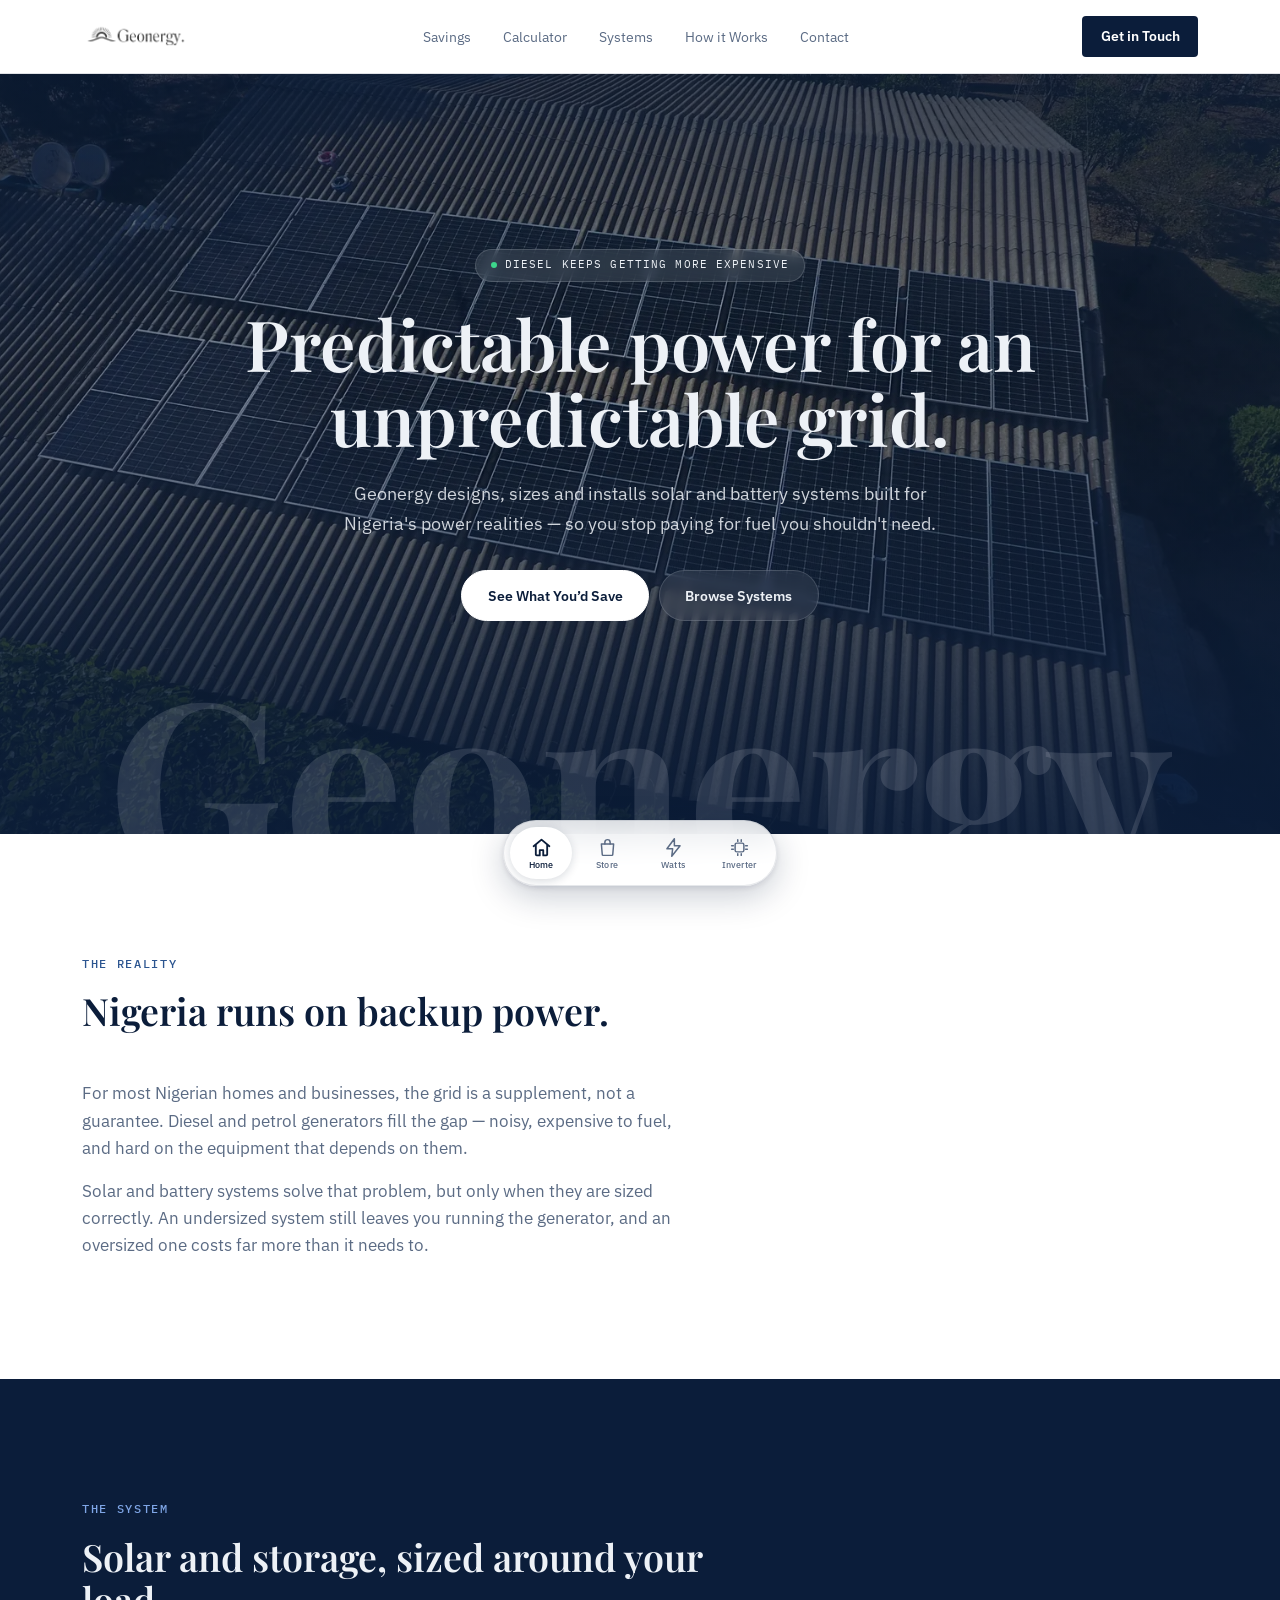
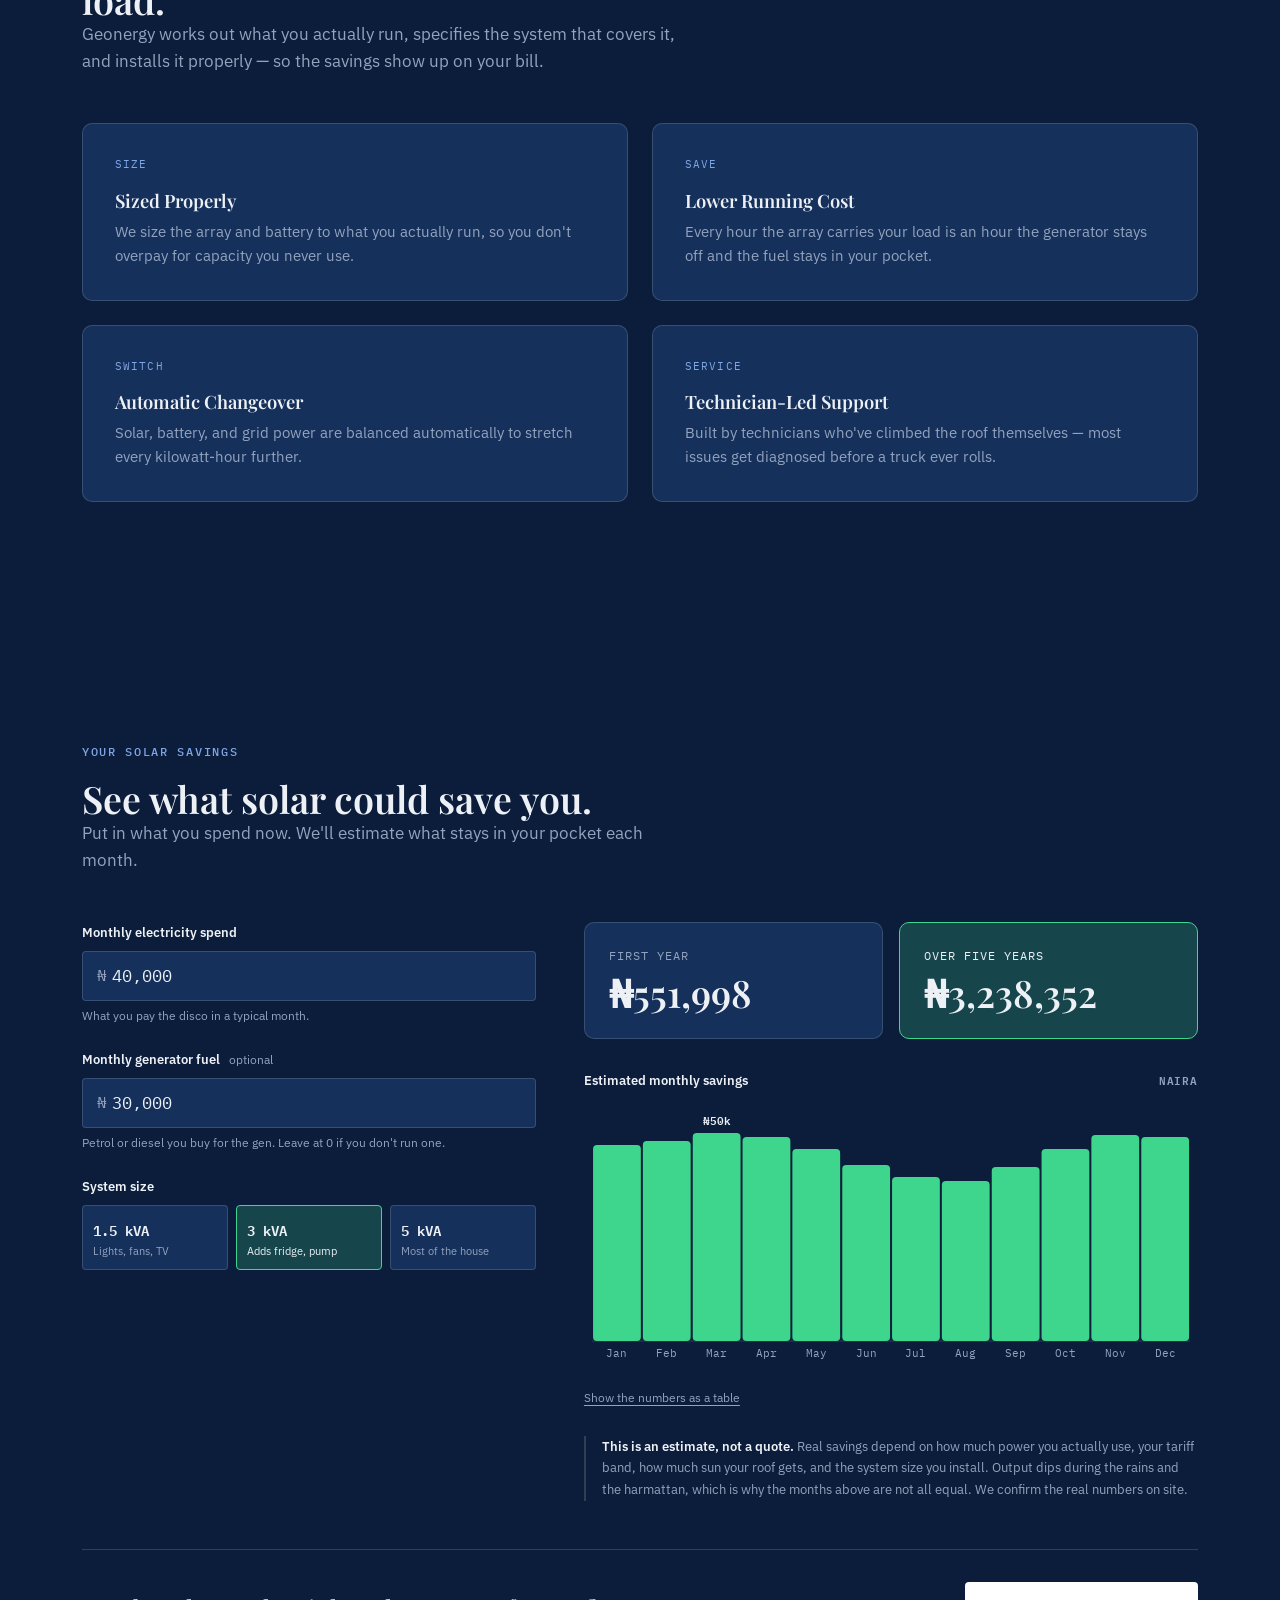
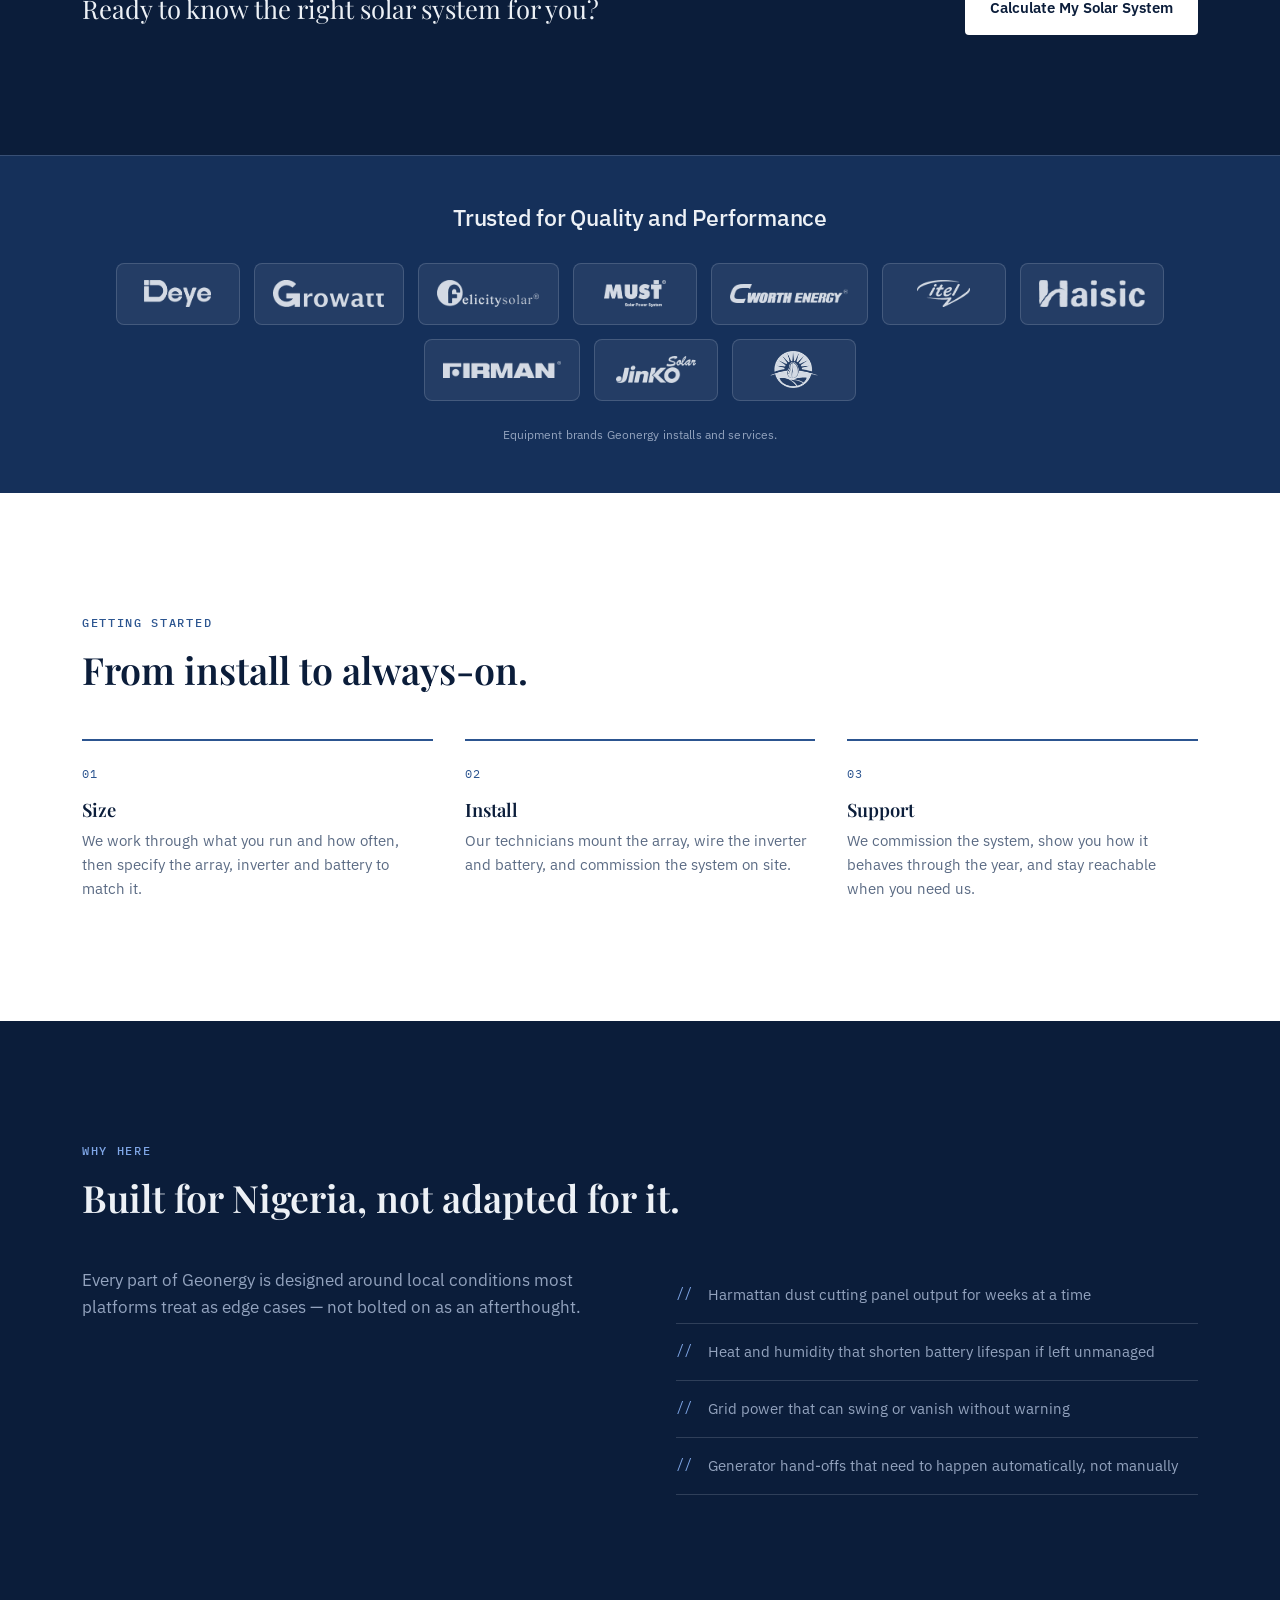
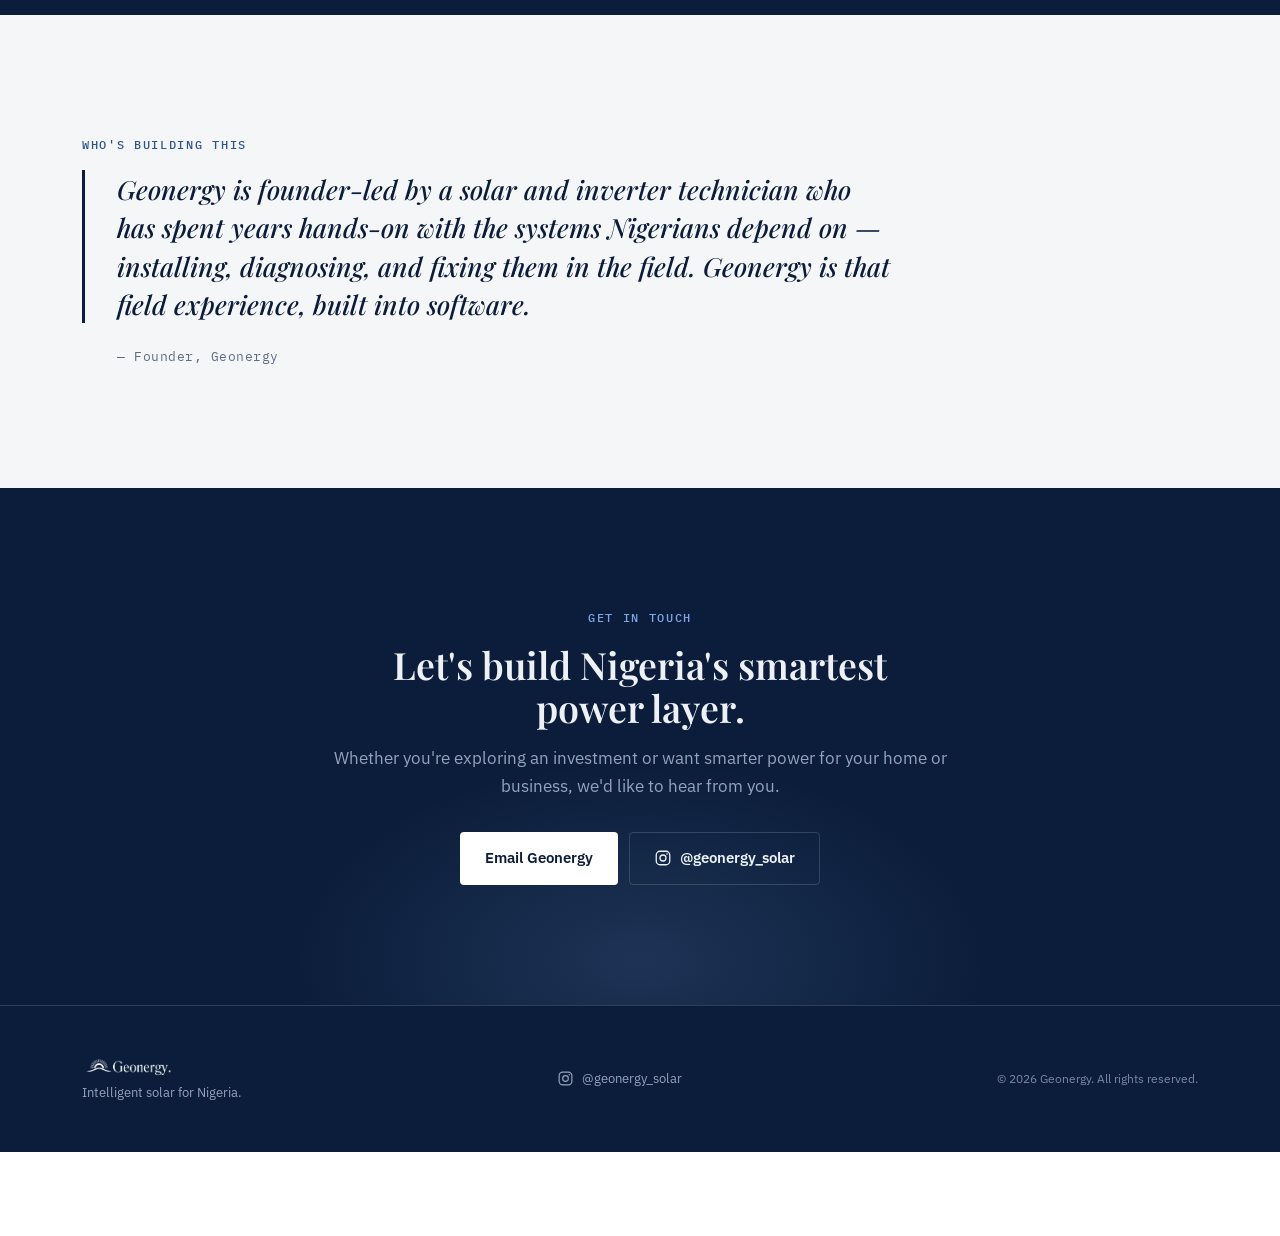
==== index.html @ 3a07098a "Use the real Geonergy email address Replaces the hello@geonergy.ng placeholder that came with the or" ====
<!DOCTYPE html>
<html lang="en">
<head>
<meta charset="UTF-8">
<meta name="viewport" content="width=device-width, initial-scale=1.0">
<title>Geonergy — Intelligent Solar Energy for Nigeria</title>
<meta name="description" content="Geonergy designs, sizes and installs solar and battery systems built for Nigeria's power realities. Estimate your savings and find the right system size.">
<link rel="preconnect" href="https://fonts.googleapis.com">
<link rel="preconnect" href="https://fonts.gstatic.com" crossorigin>
<link href="https://fonts.googleapis.com/css2?family=Playfair+Display:ital,wght@0,500;0,600;0,700;1,500&family=IBM+Plex+Sans:wght@400;500;600&family=IBM+Plex+Mono:wght@400;500;600&display=swap" rel="stylesheet">
<style>
  :root {
    --navy: #0B1D3A;
    --navy-2: #15305A;
    --navy-3: #1E3E6E;
    --white: #FFFFFF;
    --off-white: #F5F6F8;
    --accent-on-navy: #7FA6E6;
    --accent-on-white: #2C5590;
    --text-on-navy: #EDF1F6;
    --muted-on-navy: #93A3BE;
    --text-on-white: #0B1D3A;
    --muted-on-white: #5B6B84;
    --border-on-navy: rgba(237,241,246,0.16);
    --border-on-white: rgba(11,29,58,0.13);

    --font-display: 'Playfair Display', serif;
    --font-body: 'IBM Plex Sans', sans-serif;
    --font-mono: 'IBM Plex Mono', monospace;

    --space-1: 0.5rem;
    --space-2: 1rem;
    --space-3: 1.5rem;
    --space-4: 2rem;
    --space-5: 3rem;
    --space-6: 4.5rem;
    --space-7: 6rem;
    --space-8: 7.5rem;

    --radius-sm: 4px;
    --radius-md: 10px;
    --container-w: 1180px;
  }

  * , *::before, *::after { box-sizing: border-box; margin: 0; padding: 0; }
  html { scroll-behavior: smooth; }
  body {
    font-family: var(--font-body);
    background: var(--white);
    color: var(--text-on-white);
    line-height: 1.6;
    -webkit-font-smoothing: antialiased;
  }
  a { color: inherit; text-decoration: none; }
  button { font: inherit; cursor: pointer; background: none; border: none; }
  ul { list-style: none; }
  section[id] { scroll-margin-top: 84px; }

  a:focus-visible, button:focus-visible { outline: 2px solid var(--accent-on-white); outline-offset: 3px; }

  .container { max-width: var(--container-w); margin: 0 auto; padding: 0 var(--space-4); }
  section { padding: var(--space-8) 0; }
  @media (max-width: 720px) {
    section { padding: var(--space-6) 0; }
    .container { padding: 0 var(--space-3); }
  }

  h1, h2, h3 { font-family: var(--font-display); font-weight: 600; line-height: 1.15; }
  h1 { font-size: clamp(2.15rem, 5vw, 3.75rem); }
  h2 { font-size: clamp(1.65rem, 3.4vw, 2.35rem); }
  h3 { font-size: 1.15rem; }
  p { font-size: 1.0625rem; }

  .eyebrow {
    font-family: var(--font-mono); font-size: 0.75rem; letter-spacing: 0.14em;
    text-transform: uppercase; font-weight: 500; color: var(--accent-on-white);
    display: block; margin-bottom: var(--space-2);
  }
  .section-dark .eyebrow, .hero .eyebrow { color: var(--accent-on-navy); }

  .section-header { max-width: 620px; margin-bottom: var(--space-5); }
  .section-body { color: var(--muted-on-white); font-size: 1.0625rem; max-width: 62ch; }
  .section-body + .section-body { margin-top: var(--space-2); }
  .section-dark .section-body { color: var(--muted-on-navy); }

  .section-light { background: var(--white); color: var(--text-on-white); }
  .section-dark { background: var(--navy); color: var(--text-on-navy); }

  /* Buttons — invert per background */
  .btn {
    display: inline-flex; align-items: center; justify-content: center;
    padding: 0.85rem 1.5rem; border-radius: var(--radius-sm);
    font-weight: 600; font-size: 0.9375rem; border: 1px solid transparent;
    transition: all 0.2s ease;
  }
  .btn-primary { background: var(--navy); color: var(--white); }
  .btn-primary:hover { background: var(--navy-3); }
  .section-dark .btn-primary, .hero .btn-primary { background: var(--white); color: var(--navy); }
  .section-dark .btn-primary:hover, .hero .btn-primary:hover { background: var(--off-white); }

  .btn-secondary { border-color: var(--border-on-white); color: var(--text-on-white); }
  .btn-secondary:hover { border-color: var(--muted-on-white); }
  .section-dark .btn-secondary, .hero .btn-secondary { border-color: var(--border-on-navy); color: var(--text-on-navy); }
  .section-dark .btn-secondary:hover, .hero .btn-secondary:hover { border-color: var(--muted-on-navy); }

  /* Nav */
  .nav {
    position: sticky; top: 0; z-index: 50;
    background: rgba(255,255,255,0.92); backdrop-filter: blur(10px);
    border-bottom: 1px solid var(--border-on-white);
  }
  .nav .container { display: flex; align-items: center; justify-content: space-between; padding: var(--space-2) var(--space-4); position: relative; }
  .nav-logo-img { height: 30px; width: auto; display: block; }
  .nav-links { display: flex; gap: var(--space-4); align-items: center; }
  .nav-links a { font-size: 0.9rem; color: var(--muted-on-white); transition: color 0.2s; }
  .nav-links a:hover { color: var(--text-on-white); }
  .nav-right { display: flex; align-items: center; gap: var(--space-3); }
  .nav-cta { background: var(--navy); color: var(--white); font-weight: 600; font-size: 0.85rem; padding: 0.6rem 1.15rem; border-radius: var(--radius-sm); }
  .nav-cta:hover { background: var(--navy-3); }
  .nav-toggle { display: none; color: var(--text-on-white); font-size: 1.4rem; padding: 0.2rem; }

  @media (max-width: 780px) {
    .nav-links {
      position: absolute; top: 100%; left: 0; right: 0;
      background: var(--white); flex-direction: column; align-items: flex-start;
      padding: var(--space-3) var(--space-4); gap: var(--space-3);
      border-bottom: 1px solid var(--border-on-white);
      display: none;
    }
    .nav-links.open { display: flex; }
    .nav-toggle { display: block; }
  }

  /* ---------------------------------------------------------------
     Hero — full-bleed photograph, centred copy, oversized wordmark
     --------------------------------------------------------------- */
  .hero {
    position: relative; overflow: hidden; isolation: isolate;
    background: var(--navy); color: var(--text-on-navy);
    min-height: min(88vh, 760px);
    display: flex; flex-direction: column; justify-content: center;
    padding: var(--space-8) 0 calc(var(--space-8) + 3vw);
    text-align: center;
  }
  .hero-bg { position: absolute; inset: 0; z-index: -2; }
  .hero-bg img { width: 100%; height: 100%; object-fit: cover; display: block; }
  .hero-bg::after {
    content: ''; position: absolute; inset: 0;
    background:
      linear-gradient(to bottom, rgba(11,29,58,0.58) 0%, rgba(11,29,58,0.34) 40%, rgba(11,29,58,0.88) 100%),
      radial-gradient(ellipse at 50% 44%, rgba(11,29,58,0) 0%, rgba(11,29,58,0.46) 82%);
  }

  .hero-inner { position: relative; z-index: 2; max-width: 860px; }
  .hero-badge {
    display: inline-flex; align-items: center; gap: 0.5rem;
    font-family: var(--font-mono); font-size: 0.7rem; letter-spacing: 0.1em;
    text-transform: uppercase; color: var(--text-on-navy);
    background: rgba(237,241,246,0.10); border: 1px solid var(--border-on-navy);
    padding: 0.42rem 0.95rem; border-radius: 999px; margin-bottom: var(--space-3);
    backdrop-filter: blur(6px);
  }
  .hero-badge::before { content: ''; width: 6px; height: 6px; border-radius: 50%; background: #3DD68C; }
  .hero h1 {
    font-size: clamp(2.3rem, 6.4vw, 4.4rem); line-height: 1.06;
    margin-bottom: var(--space-3); text-wrap: balance;
    text-shadow: 0 2px 30px rgba(11,29,58,0.45);
  }
  .hero-sub {
    color: var(--text-on-navy); opacity: 0.86; font-size: clamp(1rem, 1.6vw, 1.15rem);
    max-width: 54ch; margin: 0 auto var(--space-4);
  }
  .hero-ctas { display: flex; gap: 0.6rem; flex-wrap: wrap; justify-content: center; }

  .btn-pill {
    display: inline-flex; align-items: center; justify-content: center;
    padding: 0.8rem 1.6rem; border-radius: 999px; font-weight: 600; font-size: 0.9rem;
    border: 1px solid var(--border-on-navy); color: var(--text-on-navy);
    background: rgba(237,241,246,0.08); backdrop-filter: blur(6px);
    transition: all 0.2s ease;
  }
  .btn-pill:hover { background: rgba(237,241,246,0.16); border-color: var(--muted-on-navy); }
  .btn-pill-solid { background: var(--white); color: var(--navy); border-color: var(--white); }
  .btn-pill-solid:hover { background: var(--off-white); border-color: var(--off-white); }

  /* Oversized brand wordmark, clipped by the section's bottom edge */
  .hero-wordmark {
    position: absolute; left: 50%; bottom: -0.16em; transform: translateX(-50%);
    z-index: 1; pointer-events: none; user-select: none; white-space: nowrap;
    font-family: var(--font-display); font-weight: 700;
    font-size: clamp(4rem, 20vw, 15rem); line-height: 0.8;
    color: rgba(237,241,246,0.13);
  }
  @media (max-width: 720px) {
    .hero { min-height: 78vh; padding-bottom: calc(var(--space-7) + 8vw); }
    .hero h1 { text-wrap: pretty; }
    .hero h1 br { display: none; }
  }

  /* ---------------------------------------------------------------
     Your Solar Savings
     Single-series chart: green #3DD68C on navy = 8.95:1 contrast.
     --------------------------------------------------------------- */
  .savings-section { --green: #3DD68C; --green-dim: rgba(61,214,140,0.22); }
  .sv-layout { display: grid; grid-template-columns: 0.85fr 1.15fr; gap: var(--space-5); align-items: start; }
  @media (max-width: 900px) { .sv-layout { grid-template-columns: 1fr; gap: var(--space-4); } }

  .sv-field { margin-bottom: var(--space-3); }
  .sv-label { display: block; font-size: 0.82rem; font-weight: 600; color: var(--text-on-navy); margin-bottom: 0.5rem; }
  .sv-optional { font-weight: 400; color: var(--muted-on-navy); font-size: 0.75rem; margin-left: 0.35rem; }
  .sv-input-wrap { display: flex; align-items: center; background: var(--navy-2); border: 1px solid var(--border-on-navy); border-radius: var(--radius-sm); transition: border-color 0.15s ease; }
  .sv-input-wrap:focus-within { border-color: var(--green); }
  .sv-prefix { padding: 0 0.35rem 0 0.85rem; color: var(--muted-on-navy); font-family: var(--font-mono); font-size: 1rem; }
  .sv-input {
    flex: 1; min-width: 0; background: transparent; border: none; outline: none;
    color: var(--text-on-navy); font-family: var(--font-mono); font-size: 1.05rem;
    padding: 0.8rem 0.85rem 0.8rem 0; width: 100%;
  }
  .sv-help { font-size: 0.75rem; color: var(--muted-on-navy); margin-top: 0.4rem; line-height: 1.5; }

  .sv-sizes { display: grid; grid-template-columns: repeat(3, 1fr); gap: 0.5rem; }
  .sv-size {
    display: flex; flex-direction: column; gap: 0.2rem; text-align: left;
    padding: 0.7rem 0.6rem; border-radius: var(--radius-sm); cursor: pointer;
    border: 1px solid var(--border-on-navy); background: var(--navy-2);
    color: var(--muted-on-navy); transition: all 0.15s ease; min-height: 58px;
  }
  .sv-size:hover { border-color: var(--muted-on-navy); }
  .sv-size:focus-visible { outline: 2px solid var(--green); outline-offset: 2px; }
  .sv-size.active { border-color: var(--green); background: var(--green-dim); color: var(--text-on-navy); }
  .sv-size-kva { font-family: var(--font-mono); font-size: 0.9rem; font-weight: 600; color: var(--text-on-navy); }
  .sv-size-note { font-size: 0.68rem; line-height: 1.3; }

  .sv-totals { display: grid; grid-template-columns: 1fr 1fr; gap: var(--space-2); margin-bottom: var(--space-4); }
  @media (max-width: 480px) { .sv-totals { grid-template-columns: 1fr; } }
  .sv-total { padding: var(--space-3); border: 1px solid var(--border-on-navy); border-radius: var(--radius-md); background: var(--navy-2); }
  .sv-total-hero { border-color: var(--green); background: var(--green-dim); }
  .sv-total-label { display: block; font-size: 0.72rem; letter-spacing: 0.09em; text-transform: uppercase; color: var(--muted-on-navy); margin-bottom: 0.4rem; font-family: var(--font-mono); }
  .sv-total-hero .sv-total-label { color: var(--text-on-navy); }
  .sv-total-value { display: block; font-family: var(--font-display); font-size: clamp(1.6rem, 4.5vw, 2.35rem); font-weight: 600; color: var(--text-on-navy); line-height: 1.1; font-variant-numeric: tabular-nums; }

  .sv-chart-figure { margin: 0; }
  .sv-chart-title { display: flex; align-items: baseline; justify-content: space-between; gap: 1rem; font-size: 0.8rem; font-weight: 600; color: var(--text-on-navy); margin-bottom: var(--space-2); }
  .sv-chart-unit { font-family: var(--font-mono); font-size: 0.68rem; letter-spacing: 0.08em; color: var(--muted-on-navy); text-transform: uppercase; }
  .sv-chart-wrap { position: relative; }
  .sv-chart { display: block; width: 100%; height: 260px; overflow: visible; }
  @media (max-width: 600px) { .sv-chart { height: 210px; } }
  .sv-grid-line { stroke: var(--border-on-navy); stroke-width: 1; }
  .sv-axis-label { fill: var(--muted-on-navy); font-family: var(--font-mono); font-size: 11px; }
  .sv-bar { fill: var(--green); transition: opacity 0.15s ease; }
  .sv-bar-hit { fill: transparent; cursor: pointer; }
  .sv-chart.has-hover .sv-bar { opacity: 0.42; }
  .sv-chart.has-hover .sv-bar.is-active { opacity: 1; }
  .sv-bar-label { fill: var(--text-on-navy); font-family: var(--font-mono); font-size: 11px; text-anchor: middle; font-weight: 600; }
  .sv-tip {
    position: absolute; z-index: 3; pointer-events: none; transform: translate(-50%, -100%);
    background: var(--white); color: var(--navy); padding: 0.45rem 0.65rem; border-radius: var(--radius-sm);
    font-family: var(--font-mono); font-size: 0.75rem; white-space: nowrap;
    box-shadow: 0 6px 18px rgba(0,0,0,0.28);
  }
  .sv-tip strong { display: block; font-size: 0.68rem; font-weight: 500; opacity: 0.65; }

  .sv-table { width: 100%; border-collapse: collapse; margin-top: var(--space-3); font-size: 0.85rem; display: none; }
  .sv-table.open { display: table; }
  .sv-table caption { text-align: left; font-size: 0.72rem; color: var(--muted-on-navy); padding-bottom: 0.5rem; letter-spacing: 0.06em; text-transform: uppercase; font-family: var(--font-mono); }
  .sv-table th, .sv-table td { text-align: left; padding: 0.45rem 0.5rem; border-bottom: 1px solid var(--border-on-navy); color: var(--text-on-navy); }
  .sv-table th { color: var(--muted-on-navy); font-weight: 500; font-size: 0.72rem; letter-spacing: 0.06em; text-transform: uppercase; }
  .sv-table td:last-child { text-align: right; font-family: var(--font-mono); font-variant-numeric: tabular-nums; }
  .sv-table-toggle { margin-top: var(--space-2); font-size: 0.75rem; color: var(--muted-on-navy); text-decoration: underline; text-underline-offset: 3px; padding: 0.3rem 0; }
  .sv-table-toggle:hover { color: var(--text-on-navy); }

  .sv-note { margin-top: var(--space-3); font-size: 0.82rem; line-height: 1.65; color: var(--muted-on-navy); border-left: 2px solid var(--border-on-navy); padding-left: var(--space-2); }
  .sv-note strong { color: var(--text-on-navy); font-weight: 600; }

  .sv-cta { margin-top: var(--space-5); padding-top: var(--space-4); border-top: 1px solid var(--border-on-navy); display: flex; align-items: center; justify-content: space-between; gap: var(--space-3); flex-wrap: wrap; }
  .sv-cta-text { font-family: var(--font-display); font-size: clamp(1.15rem, 2.6vw, 1.6rem); color: var(--text-on-navy); margin: 0; }

  @keyframes pulse {
    0%, 100% { opacity: 1; box-shadow: 0 0 0 0 rgba(127,166,230,0.45); }
    50% { opacity: 0.55; box-shadow: 0 0 0 4px rgba(127,166,230,0); }
  }

  /* Feature grid (solution) */
  .feature-grid { display: grid; grid-template-columns: repeat(2, 1fr); gap: var(--space-3); margin-top: var(--space-5); }
  @media (max-width: 720px) { .feature-grid { grid-template-columns: 1fr; } }
  .feature-card { background: var(--navy-2); border: 1px solid var(--border-on-navy); border-radius: var(--radius-md); padding: var(--space-4); }
  .feature-tag { font-family: var(--font-mono); font-size: 0.7rem; color: var(--accent-on-navy); letter-spacing: 0.1em; margin-bottom: var(--space-2); display: block; }
  .feature-card h3 { margin-bottom: var(--space-1); color: var(--text-on-navy); }
  .feature-card p { color: var(--muted-on-navy); font-size: 0.9375rem; }
  .feature-card:nth-child(1) { transition-delay: 0s; }
  .feature-card:nth-child(2) { transition-delay: 0.08s; }
  .feature-card:nth-child(3) { transition-delay: 0.16s; }
  .feature-card:nth-child(4) { transition-delay: 0.24s; }

  /* Steps (how it works) */
  .steps { display: grid; grid-template-columns: repeat(3, 1fr); gap: var(--space-4); margin-top: var(--space-5); }
  @media (max-width: 780px) { .steps { grid-template-columns: 1fr; } }
  .step { padding-top: var(--space-3); border-top: 2px solid var(--accent-on-white); }
  .step-num { font-family: var(--font-mono); font-size: 0.72rem; color: var(--accent-on-white); letter-spacing: 0.1em; margin-bottom: var(--space-2); display: block; }
  .step h3 { margin-bottom: var(--space-1); }
  .step p { color: var(--muted-on-white); font-size: 0.9375rem; }
  .step:nth-child(1) { transition-delay: 0s; }
  .step:nth-child(2) { transition-delay: 0.08s; }
  .step:nth-child(3) { transition-delay: 0.16s; }

  /* Why Nigeria */
  /* Compatible hardware strip */
  /* ---------------------------------------------------------------
     Trusted for Quality and Performance — logo band
     Wordmarks are set in type rather than images: we have no licensed
     logo files, and a faked logo is worse than an honest wordmark.
     Drop real artwork into .trust-logo later and the layout holds.
     --------------------------------------------------------------- */
  /* Sits between a navy section above and a white one below, so it uses
     the raised navy to read as its own band rather than merging upward. */
  .trust-strip {
    background: var(--navy-2); color: var(--text-on-navy);
    padding: var(--space-5) 0;
    border-top: 1px solid var(--border-on-navy);
  }
  .trust-inner { text-align: center; }
  .trust-title {
    font-family: var(--font-body); font-weight: 500;
    font-size: clamp(1.05rem, 2.4vw, 1.45rem); letter-spacing: -0.01em;
    color: var(--text-on-navy); margin-bottom: var(--space-4);
  }
  .trust-logos {
    display: flex; flex-wrap: wrap; justify-content: center;
    gap: 14px; margin: 0; padding: 0; list-style: none;
  }
  .trust-logo {
    display: flex; align-items: center; justify-content: center;
    min-width: 124px; height: 62px; padding: 0 1.15rem;
    background: rgba(237,241,246,0.07);
    border: 1px solid var(--border-on-navy); border-radius: 8px;
    color: var(--text-on-navy); transition: background 0.18s ease, border-color 0.18s ease;
  }
  .trust-logo:hover { background: rgba(237,241,246,0.13); border-color: var(--muted-on-navy); }
  /* Logos ship as transparent PNGs already recoloured to the on-navy tone,
     so the row reads as one set rather than seven competing brand colours. */
  .trust-logo img {
    max-width: 118px; max-height: 27px; width: auto; height: auto;
    object-fit: contain; display: block;
    opacity: 0.88; transition: opacity 0.18s ease;
  }
  .trust-logo:hover img { opacity: 1; }
  /* A square emblem fitted to a wordmark's height reads far smaller than
     the wide marks beside it, so give it more height to match optically. */
  .trust-logo--mark img { max-height: 38px; max-width: 48px; }

  .trust-note {
    margin-top: var(--space-3); font-size: 0.78rem;
    color: var(--muted-on-navy); letter-spacing: 0.01em;
  }

  @media (max-width: 600px) {
    .trust-logos { gap: 10px; }
    /* Two per row. The cap stops a lone last tile stretching full width. */
    .trust-logo {
      min-width: 0; flex: 1 1 calc(50% - 10px); max-width: calc(50% - 5px);
      height: 54px; padding: 0 0.6rem;
    }
  }

  .compat-brands { display: flex; flex-wrap: wrap; justify-content: center; gap: var(--space-2); }
  .compat-brand { font-family: var(--font-mono); font-size: 0.8rem; letter-spacing: 0.04em; padding: 0.5rem 1.1rem; border: 1px solid var(--border-on-white); border-radius: 999px; color: var(--text-on-white); }

  .why-grid { display: grid; grid-template-columns: 1fr 1fr; gap: var(--space-6); align-items: start; margin-top: var(--space-5); }
  @media (max-width: 780px) { .why-grid { grid-template-columns: 1fr; gap: var(--space-3); } }

  /* Error code lookup */
  .conditions-list { display: flex; flex-direction: column; }
  .condition-item { display: flex; gap: var(--space-2); padding: var(--space-2) 0; border-bottom: 1px solid var(--border-on-navy); font-size: 0.9375rem; color: var(--muted-on-navy); }
  .condition-item .marker { font-family: var(--font-mono); color: var(--accent-on-navy); font-size: 0.85rem; flex-shrink: 0; }

  /* Founder */
  .founder-section { background: var(--off-white); color: var(--text-on-white); }
  .founder-quote { font-family: var(--font-display); font-style: italic; font-size: clamp(1.2rem, 2.4vw, 1.65rem); font-weight: 500; line-height: 1.45; max-width: 54ch; border-left: 3px solid var(--navy); padding-left: var(--space-4); }
  .founder-attribution { margin-top: var(--space-3); padding-left: calc(var(--space-4) + 3px); font-family: var(--font-mono); font-size: 0.8rem; color: var(--muted-on-white); letter-spacing: 0.04em; }

  /* Contact */
  .contact-section { text-align: center; position: relative; overflow: hidden; }
  .contact-section::before {
    content: ''; position: absolute; bottom: -30%; left: 50%; transform: translateX(-50%);
    width: 700px; height: 400px; background: radial-gradient(ellipse, rgba(127,166,230,0.16), transparent 70%);
    pointer-events: none;
  }
  .contact-section .container { position: relative; z-index: 1; }
  .contact-section h2 { max-width: 22ch; margin: 0 auto var(--space-2); }
  .contact-section .section-body { margin: 0 auto var(--space-4); text-align: center; }
  .contact-actions { display: flex; gap: 0.7rem; justify-content: center; flex-wrap: wrap; }

  /* Footer */
  .footer { background: var(--navy); border-top: 1px solid var(--border-on-navy); padding: var(--space-5) 0; }
  .footer .container { display: flex; justify-content: space-between; align-items: center; flex-wrap: wrap; gap: var(--space-2); }
  .footer-logo-img { height: 26px; width: auto; display: block; }
  .footer-tagline { font-size: 0.8125rem; color: var(--muted-on-navy); margin-top: 0.2rem; }

  /* Instagram link — footer and contact */
  .footer-social {
    display: inline-flex; align-items: center; gap: 0.45rem;
    font-size: 0.82rem; color: var(--muted-on-navy);
    transition: color 0.15s ease;
  }
  .footer-social:hover { color: var(--text-on-navy); }
  .footer-social svg { width: 17px; height: 17px; flex: none; }
  .footer-copy { font-size: 0.75rem; color: var(--muted-on-navy); opacity: 0.8; }

  /* Reveal on scroll */
  .reveal { opacity: 0; transform: translateY(16px); transition: opacity 0.6s ease, transform 0.6s ease; }
  .reveal.visible { opacity: 1; transform: translateY(0); }

  @media (prefers-reduced-motion: reduce) {
    .reveal { opacity: 1; transform: none; transition: none; }
    .live-dot { animation: none; }
    html { scroll-behavior: auto; }
  }
</style>
<link rel="stylesheet" href="assets/dock.css">
</head>
<body>

<header class="nav">
  <div class="container">
    <a href="#"><img src="assets/logo-dark.png" alt="Geonergy" class="nav-logo-img"></a>
    <nav class="nav-links" id="navLinks">
      <a href="#savings">Savings</a>
      <a href="calculator.html">Calculator</a>
      <a href="store.html">Systems</a>
      <a href="#how-it-works">How it Works</a>
      <a href="#contact">Contact</a>
    </nav>
    <div class="nav-right">
      <a href="#contact" class="nav-cta">Get in Touch</a>
      <button class="nav-toggle" id="navToggle" aria-label="Toggle menu">☰</button>
    </div>
  </div>
</header>

<main>

  <section class="hero">
    <div class="hero-bg">
      <picture>
        <source type="image/webp" srcset="assets/hero-900.webp 900w, assets/hero-1600.webp 1600w"
                sizes="100vw">
        <img src="assets/hero-1600.jpg" srcset="assets/hero-900.jpg 900w, assets/hero-1600.jpg 1600w"
             sizes="100vw" width="1600" height="900" fetchpriority="high" decoding="async"
             alt="Aerial view of a Geonergy rooftop solar array: twenty black panels mounted in two rows across a corrugated roof.">
      </picture>
    </div>

    <div class="container hero-inner">
      <span class="hero-badge">Diesel keeps getting more expensive</span>
      <h1>Predictable power for an <br>unpredictable grid.</h1>
      <p class="hero-sub">Geonergy designs, sizes and installs solar and battery systems built
         for Nigeria's power realities &mdash; so you stop paying for fuel you shouldn't need.</p>
      <div class="hero-ctas">
        <a href="#savings" class="btn-pill btn-pill-solid">See What You&rsquo;d Save</a>
        <a href="store.html" class="btn-pill">Browse Systems</a>
      </div>
    </div>

    <div class="hero-wordmark" aria-hidden="true">Geonergy</div>
  </section>

  <section class="section-light">
    <div class="container">
      <div class="section-header reveal">
        <span class="eyebrow">The Reality</span>
        <h2>Nigeria runs on backup power.</h2>
      </div>
      <p class="section-body reveal">For most Nigerian homes and businesses, the grid is a supplement, not a guarantee. Diesel and petrol generators fill the gap — noisy, expensive to fuel, and hard on the equipment that depends on them.</p>
      <p class="section-body reveal">Solar and battery systems solve that problem, but only when they are sized correctly. An undersized system still leaves you running the generator, and an oversized one costs far more than it needs to.</p>
    </div>
  </section>

  <section id="solution" class="section-dark">
    <div class="container">
      <div class="section-header reveal">
        <span class="eyebrow">The System</span>
        <h2>Solar and storage, sized around your load.</h2>
        <p class="section-body">Geonergy works out what you actually run, specifies the system that covers it, and installs it properly — so the savings show up on your bill.</p>
      </div>
      <div class="feature-grid">
        <div class="feature-card reveal">
          <span class="feature-tag">SIZE</span>
          <h3>Sized Properly</h3>
          <p>We size the array and battery to what you actually run, so you don't overpay for capacity you never use.</p>
        </div>
        <div class="feature-card reveal">
          <span class="feature-tag">SAVE</span>
          <h3>Lower Running Cost</h3>
          <p>Every hour the array carries your load is an hour the generator stays off and the fuel stays in your pocket.</p>
        </div>
        <div class="feature-card reveal">
          <span class="feature-tag">SWITCH</span>
          <h3>Automatic Changeover</h3>
          <p>Solar, battery, and grid power are balanced automatically to stretch every kilowatt-hour further.</p>
        </div>
        <div class="feature-card reveal">
          <span class="feature-tag">SERVICE</span>
          <h3>Technician-Led Support</h3>
          <p>Built by technicians who've climbed the roof themselves — most issues get diagnosed before a truck ever rolls.</p>
        </div>
      </div>
    </div>
  </section>

  <section id="savings" class="section-dark savings-section">
    <div class="container">
      <div class="section-header reveal">
        <span class="eyebrow">Your Solar Savings</span>
        <h2>See what solar could save you.</h2>
        <p class="section-body">Put in what you spend now. We'll estimate what stays in your pocket each month.</p>
      </div>

      <div class="sv-layout reveal">

        <form class="sv-controls" id="svForm" novalidate>
          <div class="sv-field">
            <label class="sv-label" for="svGrid">Monthly electricity spend</label>
            <div class="sv-input-wrap">
              <span class="sv-prefix" aria-hidden="true">₦</span>
              <input class="sv-input" type="text" inputmode="numeric" id="svGrid"
                     value="40,000" autocomplete="off" aria-describedby="svGridHelp">
            </div>
            <p class="sv-help" id="svGridHelp">What you pay the disco in a typical month.</p>
          </div>

          <div class="sv-field">
            <label class="sv-label" for="svFuel">Monthly generator fuel <span class="sv-optional">optional</span></label>
            <div class="sv-input-wrap">
              <span class="sv-prefix" aria-hidden="true">₦</span>
              <input class="sv-input" type="text" inputmode="numeric" id="svFuel"
                     value="30,000" autocomplete="off" aria-describedby="svFuelHelp">
            </div>
            <p class="sv-help" id="svFuelHelp">Petrol or diesel you buy for the gen. Leave at 0 if you don't run one.</p>
          </div>

          <div class="sv-field">
            <span class="sv-label" id="svSizeLabel">System size</span>
            <div class="sv-sizes" role="radiogroup" aria-labelledby="svSizeLabel">
              <button type="button" class="sv-size" data-size="1.5" role="radio" aria-checked="false">
                <span class="sv-size-kva">1.5 kVA</span><span class="sv-size-note">Lights, fans, TV</span>
              </button>
              <button type="button" class="sv-size active" data-size="3" role="radio" aria-checked="true">
                <span class="sv-size-kva">3 kVA</span><span class="sv-size-note">Adds fridge, pump</span>
              </button>
              <button type="button" class="sv-size" data-size="5" role="radio" aria-checked="false">
                <span class="sv-size-kva">5 kVA</span><span class="sv-size-note">Most of the house</span>
              </button>
            </div>
          </div>
        </form>

        <div class="sv-results">
          <div class="sv-totals">
            <div class="sv-total">
              <span class="sv-total-label">First year</span>
              <span class="sv-total-value" id="svYear" data-naira="0">₦0</span>
            </div>
            <div class="sv-total sv-total-hero">
              <span class="sv-total-label">Over five years</span>
              <span class="sv-total-value" id="svFive" data-naira="0">₦0</span>
            </div>
          </div>

          <figure class="sv-chart-figure">
            <figcaption class="sv-chart-title">
              Estimated monthly savings
              <span class="sv-chart-unit">Naira</span>
            </figcaption>
            <div class="sv-chart-wrap">
              <svg class="sv-chart" id="svChart" viewBox="0 0 720 260" preserveAspectRatio="xMidYMid meet"
                   role="img" aria-labelledby="svChartDesc">
                <desc id="svChartDesc">Bar chart of estimated savings for each month of the first year.</desc>
              </svg>
              <div class="sv-tip" id="svTip" role="status" aria-live="polite" hidden></div>
            </div>
            <table class="sv-table" id="svTable">
              <caption>Estimated monthly savings, first year</caption>
              <thead><tr><th scope="col">Month</th><th scope="col">Savings</th></tr></thead>
              <tbody></tbody>
            </table>
            <button type="button" class="sv-table-toggle" id="svTableToggle" aria-expanded="false">
              Show the numbers as a table
            </button>
          </figure>

          <p class="sv-note">
            <strong>This is an estimate, not a quote.</strong> Real savings depend on how much
            power you actually use, your tariff band, how much sun your roof gets, and the
            system size you install. Output dips during the rains and the harmattan, which is
            why the months above are not all equal. We confirm the real numbers on site.
          </p>
        </div>
      </div>

      <div class="sv-cta reveal">
        <p class="sv-cta-text">Ready to know the right solar system for you?</p>
        <a href="calculator.html" class="btn btn-primary" id="svCtaBtn">Calculate My Solar System</a>
      </div>
    </div>
  </section>

  <section class="trust-strip">
    <div class="container trust-inner reveal">
      <h2 class="trust-title">Trusted for Quality and Performance</h2>
      <ul class="trust-logos">
        <li class="trust-logo"><img src="assets/logos/deye.png" alt="Deye" width="169" height="68" loading="lazy" decoding="async"></li>
        <li class="trust-logo"><img src="assets/logos/growatt.png" alt="Growatt" width="280" height="68" loading="lazy" decoding="async"></li>
        <li class="trust-logo"><img src="assets/logos/felicity.png" alt="Felicity Solar" width="258" height="68" loading="lazy" decoding="async"></li>
        <li class="trust-logo"><img src="assets/logos/must.png" alt="MUST Solar Power System" width="157" height="68" loading="lazy" decoding="async"></li>
        <li class="trust-logo"><img src="assets/logos/cworth.png" alt="Cworth Energy" width="300" height="48" loading="lazy" decoding="async"></li>
        <li class="trust-logo"><img src="assets/logos/itel.png" alt="itel" width="135" height="68" loading="lazy" decoding="async"></li>
        <li class="trust-logo"><img src="assets/logos/haisic.png" alt="Haisic" width="267" height="68" loading="lazy" decoding="async"></li>
        <li class="trust-logo"><img src="assets/logos/firman.png" alt="Firman" width="300" height="42" loading="lazy" decoding="async"></li>
        <li class="trust-logo"><img src="assets/logos/jinko.png" alt="JinkoSolar" width="202" height="68" loading="lazy" decoding="async"></li>
        <!-- TODO: replace the alt text with this brand's actual name once confirmed. -->
        <li class="trust-logo trust-logo--mark"><img src="assets/logos/emblem.png" alt="Equipment brand" width="87" height="68" loading="lazy" decoding="async"></li>
      </ul>
      <p class="trust-note">Equipment brands Geonergy installs and services.</p>
    </div>
  </section>


  <section id="how-it-works" class="section-light">
    <div class="container">
      <div class="section-header reveal">
        <span class="eyebrow">Getting Started</span>
        <h2>From install to always-on.</h2>
      </div>
      <div class="steps">
        <div class="step reveal">
          <span class="step-num">01</span>
          <h3>Size</h3>
          <p>We work through what you run and how often, then specify the array, inverter and battery to match it.</p>
        </div>
        <div class="step reveal">
          <span class="step-num">02</span>
          <h3>Install</h3>
          <p>Our technicians mount the array, wire the inverter and battery, and commission the system on site.</p>
        </div>
        <div class="step reveal">
          <span class="step-num">03</span>
          <h3>Support</h3>
          <p>We commission the system, show you how it behaves through the year, and stay reachable when you need us.</p>
        </div>
      </div>
    </div>
  </section>

  <section id="why-nigeria" class="section-dark">
    <div class="container">
      <div class="section-header reveal">
        <span class="eyebrow">Why Here</span>
        <h2>Built for Nigeria, not adapted for it.</h2>
      </div>
      <div class="why-grid">
        <p class="section-body reveal">Every part of Geonergy is designed around local conditions most platforms treat as edge cases — not bolted on as an afterthought.</p>
        <ul class="conditions-list reveal">
          <li class="condition-item"><span class="marker">//</span>Harmattan dust cutting panel output for weeks at a time</li>
          <li class="condition-item"><span class="marker">//</span>Heat and humidity that shorten battery lifespan if left unmanaged</li>
          <li class="condition-item"><span class="marker">//</span>Grid power that can swing or vanish without warning</li>
          <li class="condition-item"><span class="marker">//</span>Generator hand-offs that need to happen automatically, not manually</li>
        </ul>
      </div>
    </div>
  </section>

  <section class="founder-section">
    <div class="container">
      <span class="eyebrow reveal">Who's Building This</span>
      <blockquote class="founder-quote reveal">Geonergy is founder-led by a solar and inverter technician who has spent years hands-on with the systems Nigerians depend on — installing, diagnosing, and fixing them in the field. Geonergy is that field experience, built into software.</blockquote>
      <p class="founder-attribution reveal">— Founder, Geonergy</p>
    </div>
  </section>

  <section id="contact" class="section-dark contact-section">
    <div class="container">
      <span class="eyebrow reveal">Get In Touch</span>
      <h2 class="reveal">Let's build Nigeria's smartest power layer.</h2>
      <p class="section-body reveal">Whether you're exploring an investment or want smarter power for your home or business, we'd like to hear from you.</p>
      <div class="contact-actions reveal">
        <a href="mailto:geonergysolarafrican@gmail.com" class="btn btn-primary">Email Geonergy</a>
        <a href="https://instagram.com/geonergy_solar" class="btn btn-secondary" target="_blank" rel="noopener noreferrer">
          <svg viewBox="0 0 24 24" fill="none" stroke="currentColor" stroke-width="1.7" stroke-linecap="round" stroke-linejoin="round" aria-hidden="true" style="width:18px;height:18px;margin-right:0.5rem"><rect x="3" y="3" width="18" height="18" rx="5"/><circle cx="12" cy="12" r="4"/><circle cx="17.4" cy="6.6" r="1.1" fill="currentColor" stroke="none"/></svg>@geonergy_solar
        </a>
      </div>
    </div>
  </section>

</main>

<footer class="footer">
  <div class="container">
    <div>
      <img src="assets/logo-light.png" alt="Geonergy" class="footer-logo-img">
      <div class="footer-tagline">Intelligent solar for Nigeria.</div>
    </div>
    <a class="footer-social" href="https://instagram.com/geonergy_solar" target="_blank" rel="noopener noreferrer"><svg viewBox="0 0 24 24" fill="none" stroke="currentColor" stroke-width="1.7" stroke-linecap="round" stroke-linejoin="round" aria-hidden="true"><rect x="3" y="3" width="18" height="18" rx="5"/><circle cx="12" cy="12" r="4"/><circle cx="17.4" cy="6.6" r="1.1" fill="currentColor" stroke="none"/></svg><span>@geonergy_solar</span></a>
    <div class="footer-copy">© 2026 Geonergy. All rights reserved.</div>
  </div>
</footer>

<script>

  // ---------------------------------------------------------------
  // YOUR SOLAR SAVINGS — estimator + single-series bar chart
  //
  // Deliberately an ESTIMATE. Offsets below are the share of each bill
  // a given system size typically covers for a Nigerian household.
  // They are averages across a year, not guarantees — the on-site
  // survey is what produces a real number.
  //
  // Where the CTA points. If Geonergy already has a calculator hosted
  // elsewhere, change this one line to that URL.
  // ---------------------------------------------------------------
  const SAVINGS_CALCULATOR_URL = 'calculator.html';

  const SV_SIZES = {
    '1.5': { gridOffset: 0.35, fuelOffset: 0.55 },
    '3':   { gridOffset: 0.55, fuelOffset: 0.80 },
    '5':   { gridOffset: 0.75, fuelOffset: 0.92 }
  };

  // Relative solar yield through a Nigerian year: strong in the dry
  // months, down through the rains (Jun–Sep), slightly dulled by
  // harmattan haze in Dec–Feb. Normalised to average 1.0 so the
  // offsets above read as annual averages.
  const SV_MONTHS = ['Jan','Feb','Mar','Apr','May','Jun','Jul','Aug','Sep','Oct','Nov','Dec'];
  const SV_RAW_YIELD = [0.98, 1.00, 1.04, 1.02, 0.96, 0.88, 0.82, 0.80, 0.87, 0.96, 1.03, 1.02];
  const SV_YIELD = (() => {
    const mean = SV_RAW_YIELD.reduce((a, b) => a + b, 0) / SV_RAW_YIELD.length;
    return SV_RAW_YIELD.map(v => v / mean);
  })();

  // Grid tariffs and fuel prices drift upward; a flat five-year total
  // would understate it. 8%/yr is conservative but not invented-low.
  const SV_ESCALATION = 0.08;

  const svNaira = new Intl.NumberFormat('en-NG', {
    style: 'currency', currency: 'NGN', maximumFractionDigits: 0
  });
  const svReduceMotion = window.matchMedia('(prefers-reduced-motion: reduce)').matches;

  function svParseAmount(str) {
    const n = parseFloat(String(str).replace(/[^0-9.]/g, ''));
    return Number.isFinite(n) && n > 0 ? n : 0;
  }

  function svGroupDigits(n) {
    return n ? n.toLocaleString('en-NG') : '';
  }

  const svState = { size: '3', monthly: [], year: 0, five: 0, hoverIndex: -1, revealed: false };

  function svCompute() {
    const grid = svParseAmount(document.getElementById('svGrid').value);
    const fuel = svParseAmount(document.getElementById('svFuel').value);
    const cfg = SV_SIZES[svState.size];
    const base = grid * cfg.gridOffset + fuel * cfg.fuelOffset;

    svState.monthly = SV_YIELD.map(f => Math.round(base * f));
    svState.year = svState.monthly.reduce((a, b) => a + b, 0);

    let five = 0;
    for (let y = 0; y < 5; y++) five += svState.year * Math.pow(1 + SV_ESCALATION, y);
    svState.five = Math.round(five);
  }

  function svAnimateValue(el, to) {
    const from = Number(el.dataset.naira) || 0;
    el.dataset.naira = String(to);
    if (svReduceMotion || from === to) { el.textContent = svNaira.format(to); return; }
    const start = performance.now(), dur = 850;
    function tick(now) {
      const t = Math.min((now - start) / dur, 1);
      const eased = 1 - Math.pow(1 - t, 3);
      el.textContent = svNaira.format(Math.round(from + (to - from) * eased));
      if (t < 1) requestAnimationFrame(tick);
    }
    requestAnimationFrame(tick);
  }

  function svRenderChart() {
    const svg = document.getElementById('svChart');
    const wrap = svg.parentElement;
    const W = Math.max(280, Math.round(wrap.clientWidth));
    const H = svg.clientHeight || 260;
    const padL = 8, padR = 8, padTop = 26, padBottom = 26;
    const plotW = W - padL - padR;
    const plotH = H - padTop - padBottom;
    const peak = Math.max(...svState.monthly, 1);
    const narrow = W < 470;

    const slot = plotW / 12;
    const gap = 2;                                   // 2px surface gap between bars
    const barW = Math.max(6, slot - gap);
    const maxIdx = svState.monthly.indexOf(peak);

    const parts = [];
    parts.push(`<line class="sv-grid-line" x1="${padL}" y1="${padTop + plotH}" x2="${W - padR}" y2="${padTop + plotH}"></line>`);

    svState.monthly.forEach((val, i) => {
      const h = peak > 0 ? Math.max(val > 0 ? 2 : 0, (val / peak) * plotH) : 0;
      const x = padL + i * slot + (slot - barW) / 2;
      const y = padTop + plotH - h;
      const r = Math.min(4, barW / 2);              // 4px rounded data-end
      parts.push(
        `<rect class="sv-bar${i === svState.hoverIndex ? ' is-active' : ''}" data-i="${i}" ` +
        `x="${x.toFixed(1)}" y="${y.toFixed(1)}" width="${barW.toFixed(1)}" height="${h.toFixed(1)}" rx="${r}"></rect>`
      );
      // Selective direct label: the peak month only.
      if (i === maxIdx && val > 0) {
        const short = val >= 1000 ? Math.round(val / 1000) + 'k' : String(val);
        parts.push(`<text class="sv-bar-label" x="${(x + barW / 2).toFixed(1)}" y="${(y - 8).toFixed(1)}">₦${short}</text>`);
      }
      if (!narrow || i % 2 === 0) {
        parts.push(
          `<text class="sv-axis-label" text-anchor="middle" x="${(x + barW / 2).toFixed(1)}" ` +
          `y="${(padTop + plotH + 16).toFixed(1)}">${SV_MONTHS[i]}</text>`
        );
      }
      parts.push(
        `<rect class="sv-bar-hit" data-i="${i}" x="${(padL + i * slot).toFixed(1)}" y="${padTop}" ` +
        `width="${slot.toFixed(1)}" height="${plotH}"></rect>`
      );
    });

    svg.setAttribute('viewBox', `0 0 ${W} ${H}`);
    svg.innerHTML =
      `<desc id="svChartDesc">Estimated savings for each month of the first year. ` +
      `Highest is ${SV_MONTHS[maxIdx]} at ${svNaira.format(peak)}.</desc>` + parts.join('');
  }

  function svRenderTable() {
    const body = document.querySelector('#svTable tbody');
    body.innerHTML = svState.monthly
      .map((v, i) => `<tr><td>${SV_MONTHS[i]}</td><td>${svNaira.format(v)}</td></tr>`)
      .join('');
  }

  function svShowTip(i, evt) {
    const tip = document.getElementById('svTip');
    const wrap = document.querySelector('.sv-chart-wrap');
    if (i < 0) { tip.hidden = true; document.getElementById('svChart').classList.remove('has-hover'); return; }
    const rect = wrap.getBoundingClientRect();
    const bar = document.querySelector(`.sv-bar[data-i="${i}"]`);
    if (!bar) return;
    const bRect = bar.getBoundingClientRect();
    tip.hidden = false;
    tip.innerHTML = `<strong>${SV_MONTHS[i]}</strong>${svNaira.format(svState.monthly[i])}`;
    tip.style.left = (bRect.left - rect.left + bRect.width / 2) + 'px';
    tip.style.top = Math.max(18, bRect.top - rect.top - 6) + 'px';
    document.getElementById('svChart').classList.add('has-hover');
  }

  function svUpdate(animate) {
    svCompute();
    svRenderChart();
    svRenderTable();
    const yearEl = document.getElementById('svYear');
    const fiveEl = document.getElementById('svFive');
    if (animate === false) {
      yearEl.dataset.naira = String(svState.year); yearEl.textContent = svNaira.format(svState.year);
      fiveEl.dataset.naira = String(svState.five); fiveEl.textContent = svNaira.format(svState.five);
    } else {
      svAnimateValue(yearEl, svState.year);
      svAnimateValue(fiveEl, svState.five);
    }
  }

  function initSavings() {
    const form = document.getElementById('svForm');
    if (!form) return;

    document.getElementById('svCtaBtn').setAttribute('href', SAVINGS_CALCULATOR_URL);

    ['svGrid', 'svFuel'].forEach(id => {
      const input = document.getElementById(id);
      input.addEventListener('input', () => {
        const caretAtEnd = input.selectionStart === input.value.length;
        const n = svParseAmount(input.value);
        input.value = svGroupDigits(n);
        if (caretAtEnd) input.setSelectionRange(input.value.length, input.value.length);
        svUpdate(true);
      });
      input.addEventListener('blur', () => { if (!input.value) { input.value = '0'; svUpdate(true); } });
    });

    form.querySelectorAll('.sv-size').forEach(btn => {
      btn.addEventListener('click', () => {
        form.querySelectorAll('.sv-size').forEach(b => {
          const on = b === btn;
          b.classList.toggle('active', on);
          b.setAttribute('aria-checked', on ? 'true' : 'false');
        });
        svState.size = btn.dataset.size;
        svUpdate(true);
      });
    });

    const svg = document.getElementById('svChart');
    svg.addEventListener('mousemove', e => {
      const hit = e.target.closest('.sv-bar-hit');
      const i = hit ? Number(hit.dataset.i) : -1;
      if (i !== svState.hoverIndex) {
        svState.hoverIndex = i;
        svRenderChart();
        svShowTip(i, e);
      }
    });
    svg.addEventListener('mouseleave', () => {
      svState.hoverIndex = -1; svRenderChart(); svShowTip(-1);
    });
    svg.addEventListener('click', e => {
      const hit = e.target.closest('.sv-bar-hit');
      if (!hit) return;
      svState.hoverIndex = Number(hit.dataset.i);
      svRenderChart();
      svShowTip(svState.hoverIndex, e);
    });

    const toggle = document.getElementById('svTableToggle');
    toggle.addEventListener('click', () => {
      const table = document.getElementById('svTable');
      const open = table.classList.toggle('open');
      toggle.setAttribute('aria-expanded', open ? 'true' : 'false');
      toggle.textContent = open ? 'Hide the table' : 'Show the numbers as a table';
    });

    let resizeTimer;
    window.addEventListener('resize', () => {
      clearTimeout(resizeTimer);
      resizeTimer = setTimeout(() => { svRenderChart(); svShowTip(-1); }, 150);
    });

    svUpdate(false);

    // Count the totals up the first time the section comes into view.
    const section = document.getElementById('savings');
    if ('IntersectionObserver' in window && !svReduceMotion) {
      document.getElementById('svYear').dataset.naira = '0';
      document.getElementById('svFive').dataset.naira = '0';
      document.getElementById('svYear').textContent = svNaira.format(0);
      document.getElementById('svFive').textContent = svNaira.format(0);
      const io = new IntersectionObserver(entries => {
        entries.forEach(entry => {
          if (entry.isIntersecting && !svState.revealed) {
            svState.revealed = true;
            svUpdate(true);
            io.disconnect();
          }
        });
      }, { threshold: 0.25 });
      io.observe(section);
    }
  }

  document.addEventListener('DOMContentLoaded', () => {
    initSavings();

    const toggle = document.getElementById('navToggle');
    const links = document.getElementById('navLinks');
    if (toggle && links) {
      toggle.addEventListener('click', () => links.classList.toggle('open'));
      links.querySelectorAll('a').forEach(a => a.addEventListener('click', () => links.classList.remove('open')));
    }

    const reduceMotion = window.matchMedia('(prefers-reduced-motion: reduce)').matches;
    const revealEls = document.querySelectorAll('.reveal');
    if (!reduceMotion && 'IntersectionObserver' in window) {
      const obs = new IntersectionObserver((entries) => {
        entries.forEach(entry => {
          if (entry.isIntersecting) {
            entry.target.classList.add('visible');
            obs.unobserve(entry.target);
          }
        });
      }, { threshold: 0.15 });
      revealEls.forEach(el => obs.observe(el));
    } else {
      revealEls.forEach(el => el.classList.add('visible'));
    }
  });
</script>

<nav class="dock" aria-label="Quick navigation">
  <a class="dock-item" href="index.html" aria-current="page"><svg viewBox="0 0 24 24" fill="none" stroke="currentColor" stroke-width="1.7" stroke-linecap="round" stroke-linejoin="round" aria-hidden="true"><path d="M3 10.5 12 3l9 7.5"/><path d="M5.5 9.5V20a1 1 0 0 0 1 1H10v-6h4v6h3.5a1 1 0 0 0 1-1V9.5"/></svg><span class="dock-label">Home</span></a>
  <a class="dock-item" href="store.html"><svg viewBox="0 0 24 24" fill="none" stroke="currentColor" stroke-width="1.7" stroke-linecap="round" stroke-linejoin="round" aria-hidden="true"><path d="M5 8h14l-1 12a1 1 0 0 1-1 1H7a1 1 0 0 1-1-1L5 8Z"/><path d="M9 8V6a3 3 0 0 1 6 0v2"/></svg><span class="dock-label">Store</span></a>
  <a class="dock-item" href="calculator.html"><svg viewBox="0 0 24 24" fill="none" stroke="currentColor" stroke-width="1.7" stroke-linecap="round" stroke-linejoin="round" aria-hidden="true"><path d="M13 2 4.5 13.5H11l-1 8.5L19.5 10H13V2Z"/></svg><span class="dock-label">Watts</span></a>
  <a class="dock-item" href="inverter.html"><svg viewBox="0 0 24 24" fill="none" stroke="currentColor" stroke-width="1.7" stroke-linecap="round" stroke-linejoin="round" aria-hidden="true"><rect x="7" y="7" width="10" height="10" rx="2"/><path d="M10 3v2M14 3v2M10 19v2M14 19v2M3 10h2M3 14h2M19 10h2M19 14h2"/></svg><span class="dock-label">Inverter</span></a>
</nav>

</body>
</html>
---- assets/dock.css ----
/* Floating icon dock.
   Shared by index, store, calculator and inverter. Sits above everything,
   floated bottom-centre. Mark the current page's item aria-current="page". */

.dock {
  position: fixed;
  left: 50%;
  bottom: max(14px, env(safe-area-inset-bottom, 0px));
  transform: translateX(-50%);
  z-index: 90;
  display: flex;
  align-items: center;
  gap: 4px;
  padding: 6px;
  border-radius: 999px;
  background: rgba(255, 255, 255, 0.82);
  border: 1px solid rgba(11, 29, 58, 0.10);
  box-shadow: 0 10px 34px rgba(11, 29, 58, 0.22), 0 2px 6px rgba(11, 29, 58, 0.10);
  backdrop-filter: blur(16px) saturate(150%);
  -webkit-backdrop-filter: blur(16px) saturate(150%);
  max-width: calc(100vw - 24px);
}

.dock-item {
  position: relative;
  display: flex;
  flex-direction: column;
  align-items: center;
  justify-content: center;
  gap: 2px;
  width: 62px;
  height: 52px;
  border-radius: 999px;
  color: #5B6B84;
  transition: background 0.18s ease, color 0.18s ease;
}

.dock-item svg { width: 21px; height: 21px; display: block; }
.dock-item .dock-label {
  font-family: 'IBM Plex Sans', system-ui, sans-serif;
  font-size: 0.58rem;
  letter-spacing: 0.02em;
  line-height: 1;
  font-weight: 500;
}

.dock-item:hover { color: #0B1D3A; background: rgba(11, 29, 58, 0.06); }
.dock-item:focus-visible { outline: 2px solid #0E7C4A; outline-offset: 2px; }

.dock-item[aria-current="page"] {
  background: #FFFFFF;
  color: #0B1D3A;
  box-shadow: 0 2px 10px rgba(11, 29, 58, 0.16);
}
.dock-item[aria-current="page"] svg { stroke-width: 2.1; }

/* Keep page content clear of the floating dock */
body { padding-bottom: 84px; }

@media (max-width: 400px) {
  .dock-item { width: 54px; height: 48px; }
  .dock-item .dock-label { font-size: 0.54rem; }
}

@media (prefers-reduced-motion: reduce) {
  .dock-item { transition: none; }
}
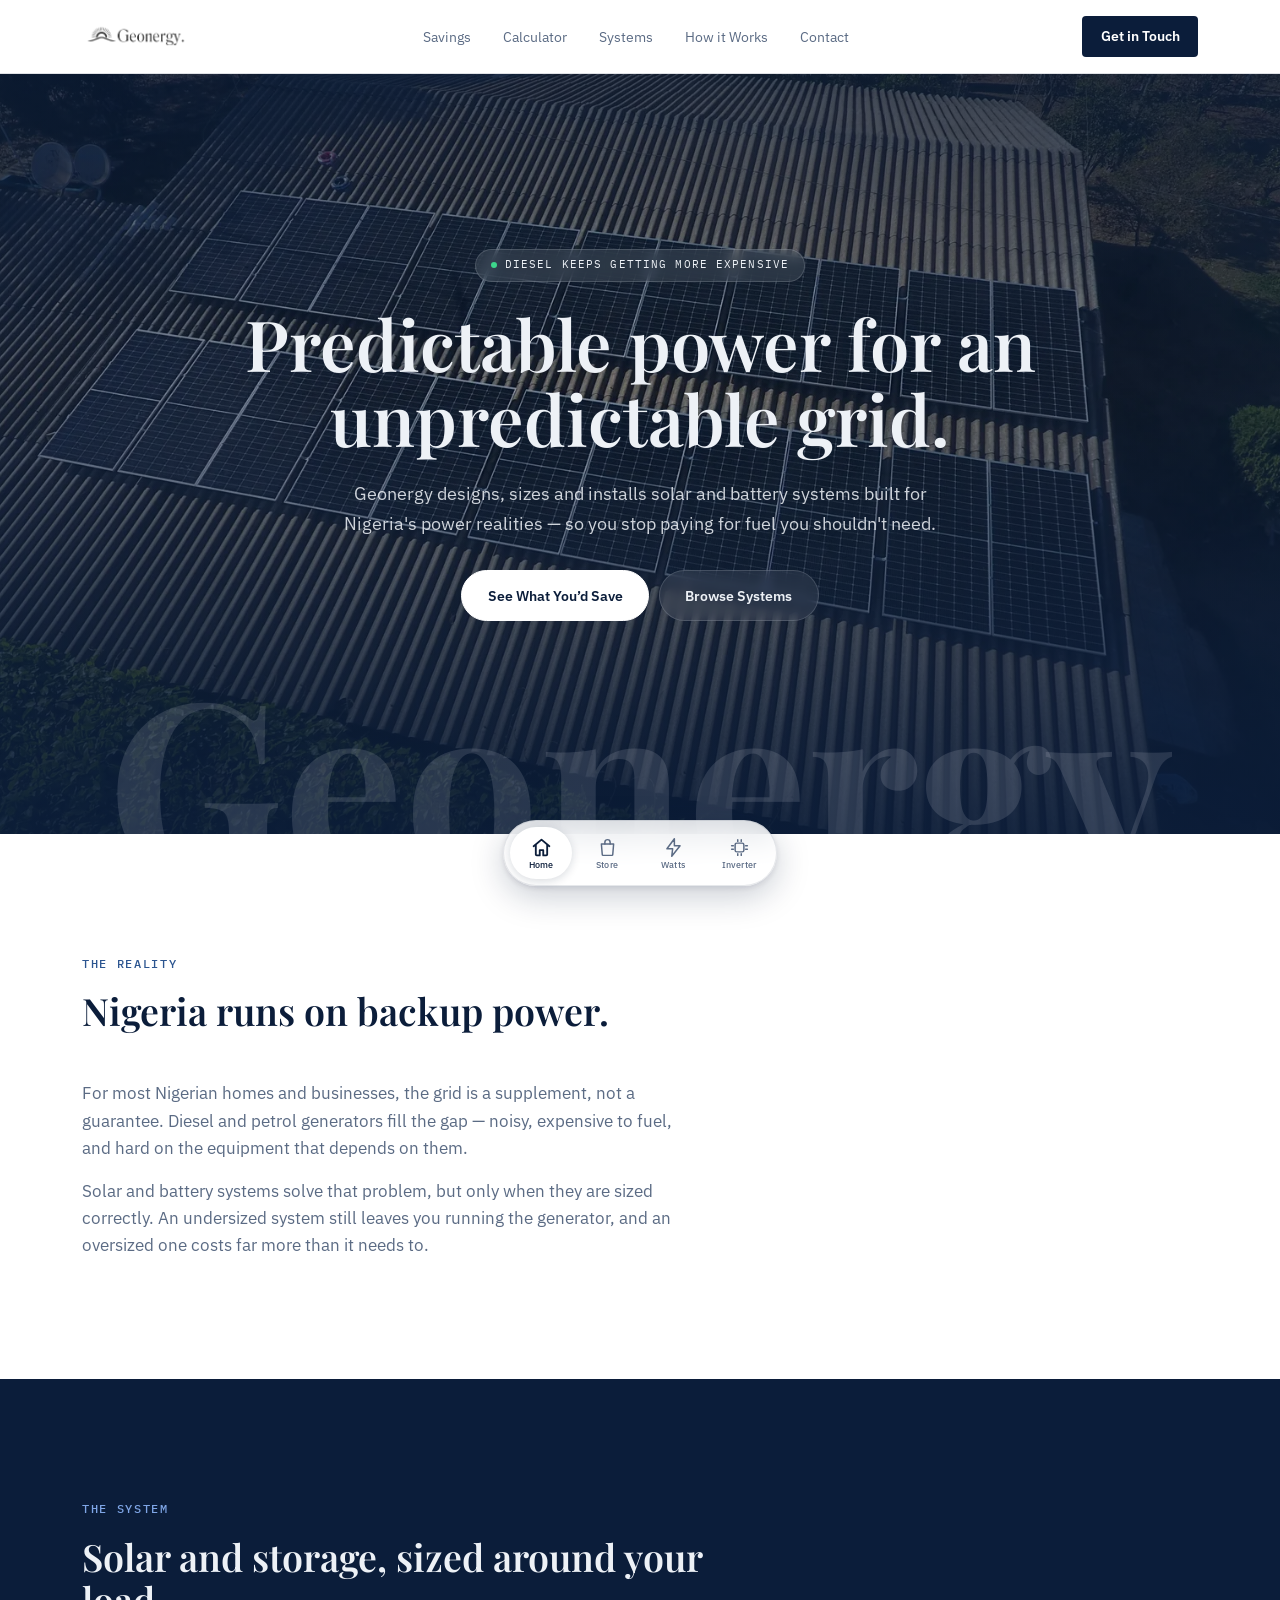
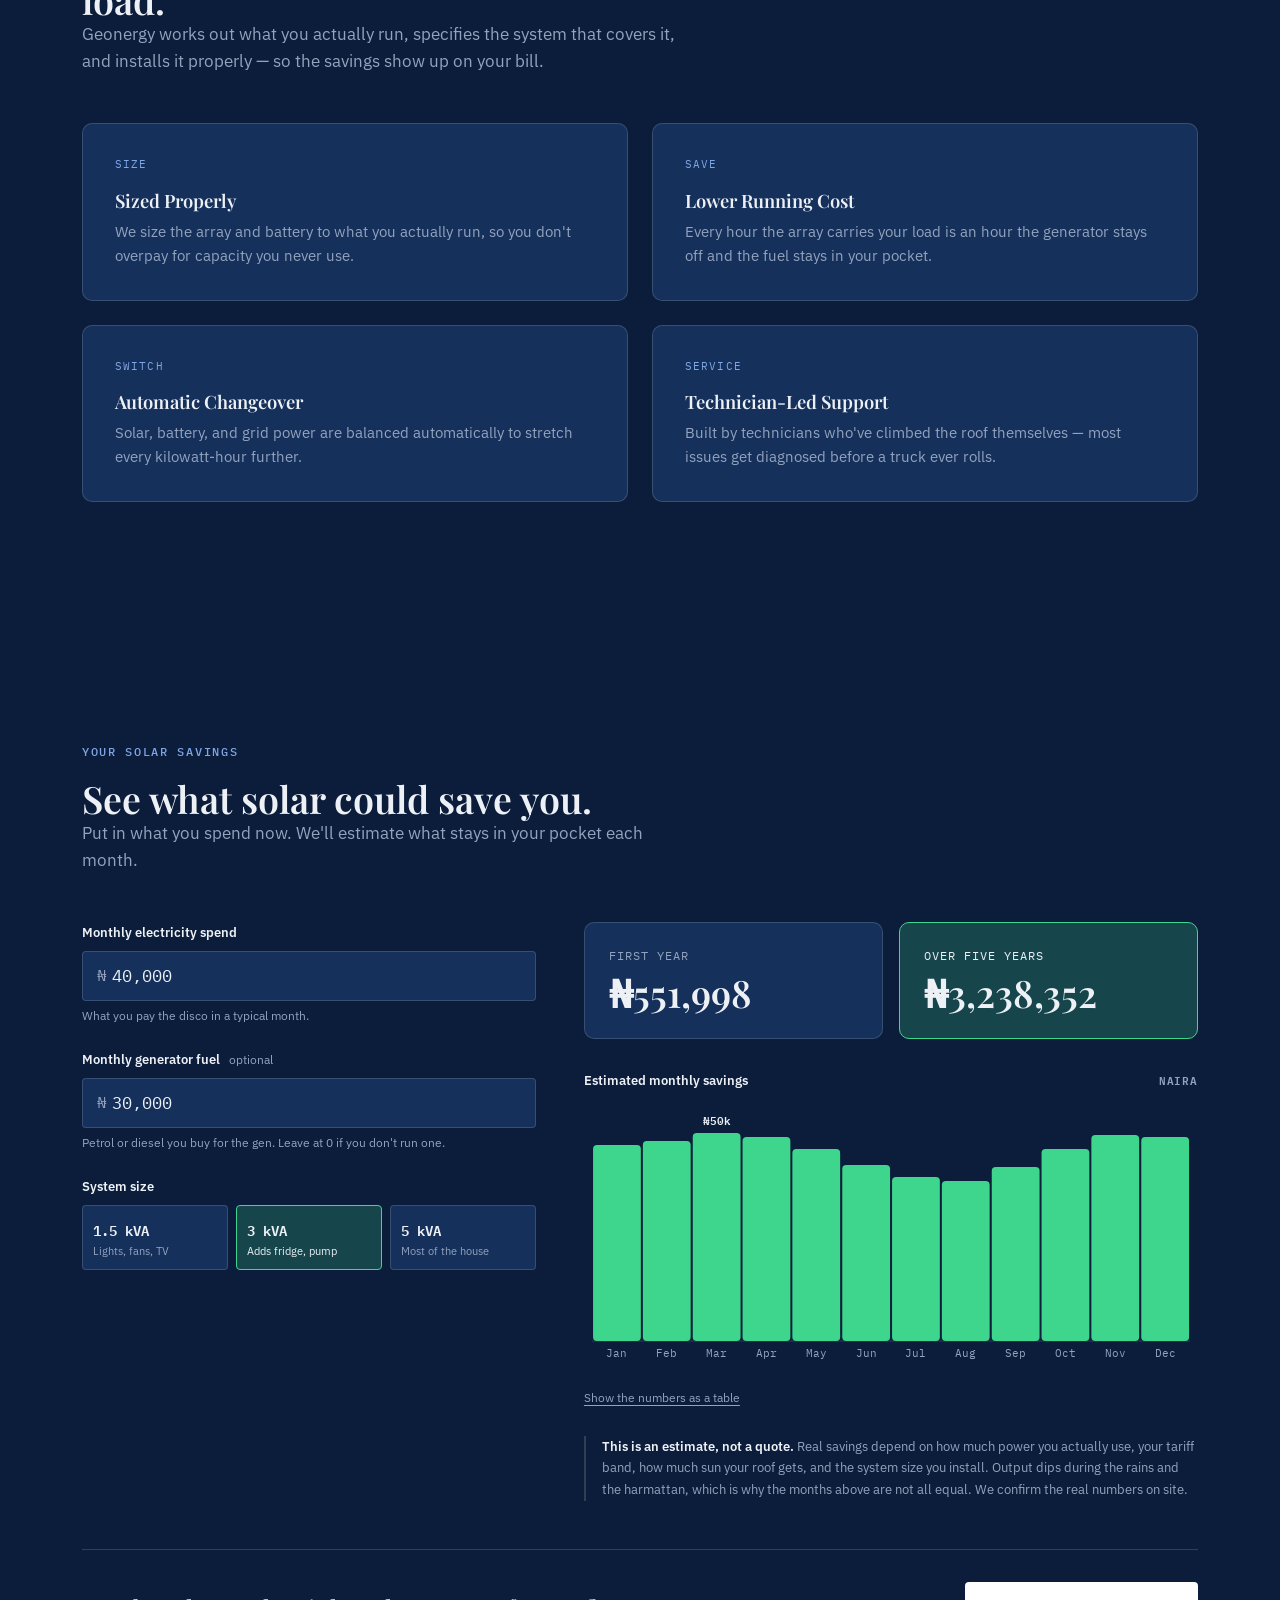
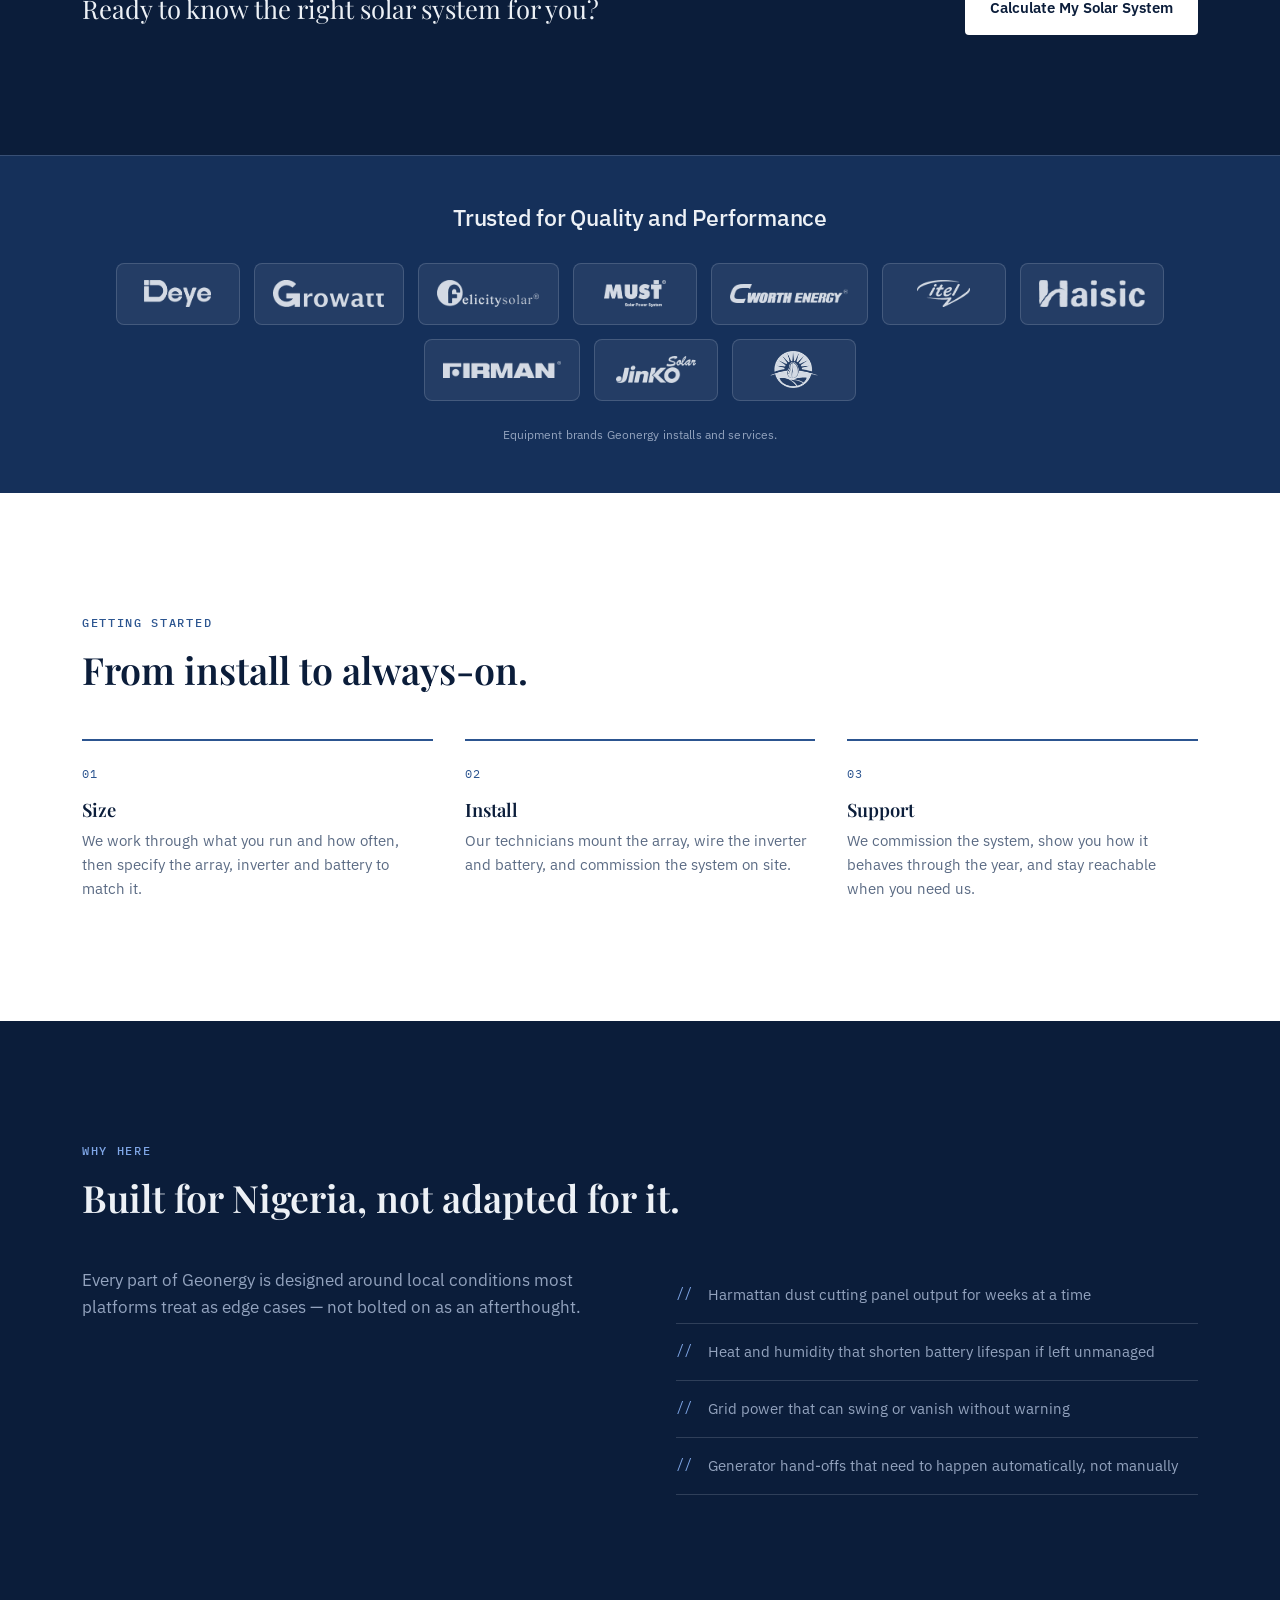
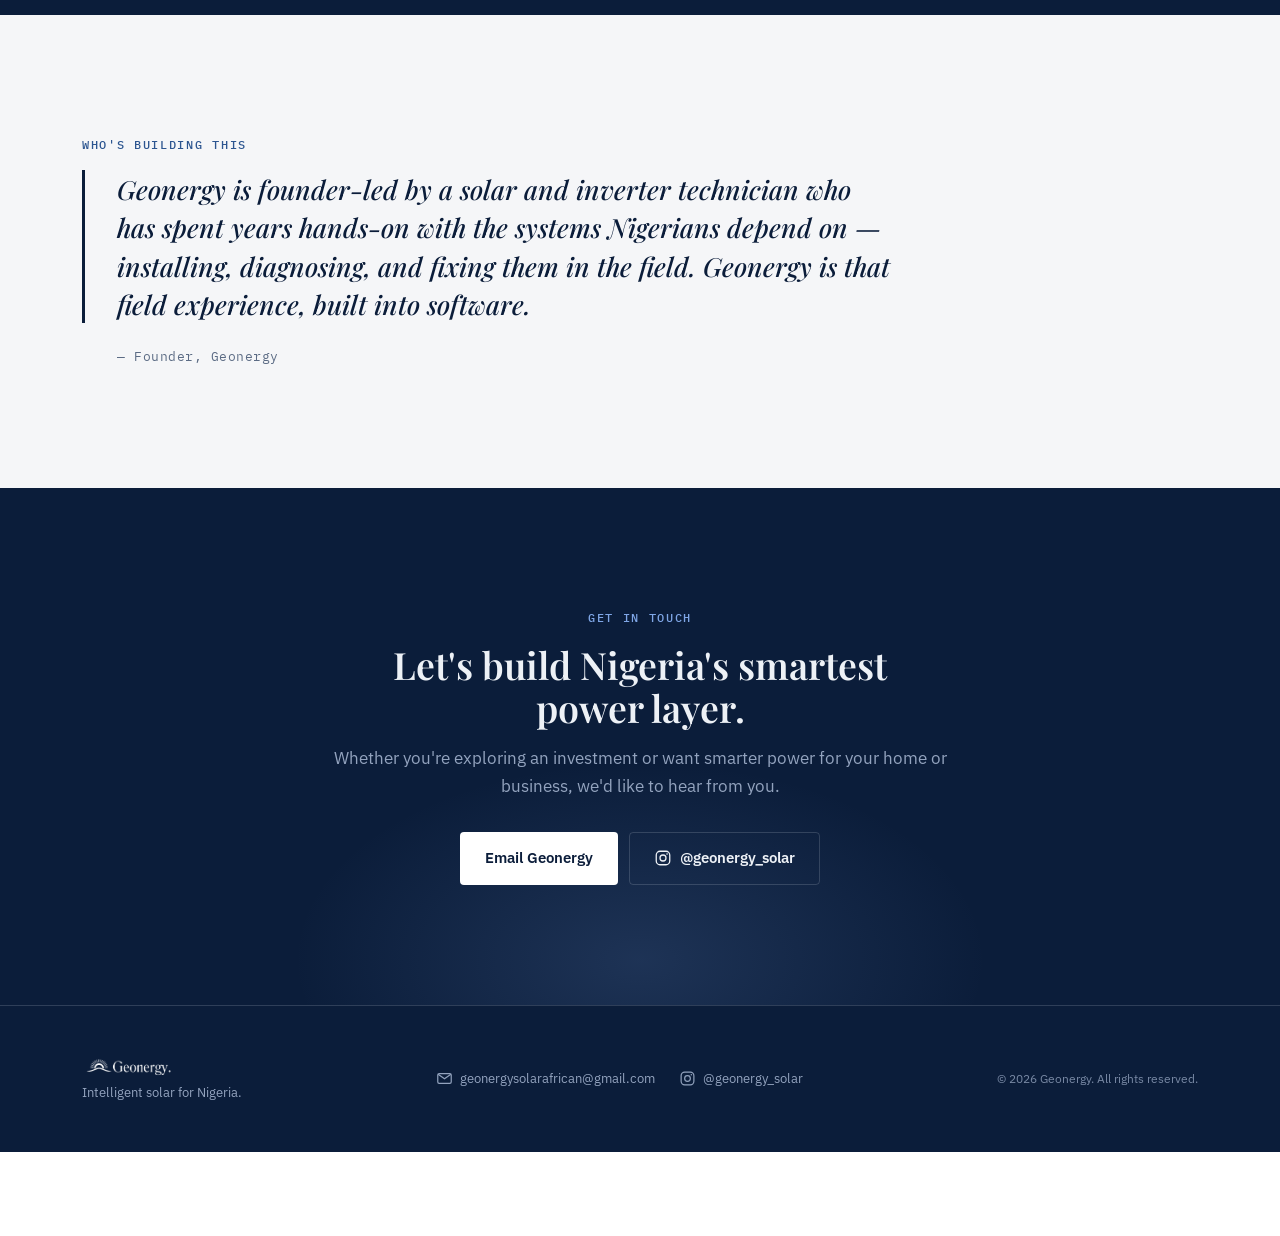
==== commit 1b801727: "Put the email in every footer, not just the contact section Until now geonergysolarafrican@gmail.com" ====
--- a/index.html
+++ b/index.html
@@ -396,7 +396,8 @@
   .footer-logo-img { height: 26px; width: auto; display: block; }
   .footer-tagline { font-size: 0.8125rem; color: var(--muted-on-navy); margin-top: 0.2rem; }
 
-  /* Instagram link — footer and contact */
+  /* Email and Instagram links — footer and contact */
+  .footer-links { display: flex; align-items: center; gap: var(--space-3); flex-wrap: wrap; }
   .footer-social {
     display: inline-flex; align-items: center; gap: 0.45rem;
     font-size: 0.82rem; color: var(--muted-on-navy);
@@ -699,7 +700,10 @@
       <img src="assets/logo-light.png" alt="Geonergy" class="footer-logo-img">
       <div class="footer-tagline">Intelligent solar for Nigeria.</div>
     </div>
-    <a class="footer-social" href="https://instagram.com/geonergy_solar" target="_blank" rel="noopener noreferrer"><svg viewBox="0 0 24 24" fill="none" stroke="currentColor" stroke-width="1.7" stroke-linecap="round" stroke-linejoin="round" aria-hidden="true"><rect x="3" y="3" width="18" height="18" rx="5"/><circle cx="12" cy="12" r="4"/><circle cx="17.4" cy="6.6" r="1.1" fill="currentColor" stroke="none"/></svg><span>@geonergy_solar</span></a>
+    <div class="footer-links">
+      <a class="footer-social" href="mailto:geonergysolarafrican@gmail.com"><svg viewBox="0 0 24 24" fill="none" stroke="currentColor" stroke-width="1.7" stroke-linecap="round" stroke-linejoin="round" aria-hidden="true"><rect x="2.5" y="5" width="19" height="14" rx="2"/><path d="m3.5 6.5 8.5 6 8.5-6"/></svg><span>geonergysolarafrican@gmail.com</span></a>
+      <a class="footer-social" href="https://instagram.com/geonergy_solar" target="_blank" rel="noopener noreferrer"><svg viewBox="0 0 24 24" fill="none" stroke="currentColor" stroke-width="1.7" stroke-linecap="round" stroke-linejoin="round" aria-hidden="true"><rect x="3" y="3" width="18" height="18" rx="5"/><circle cx="12" cy="12" r="4"/><circle cx="17.4" cy="6.6" r="1.1" fill="currentColor" stroke="none"/></svg><span>@geonergy_solar</span></a>
+    </div>
     <div class="footer-copy">© 2026 Geonergy. All rights reserved.</div>
   </div>
 </footer>
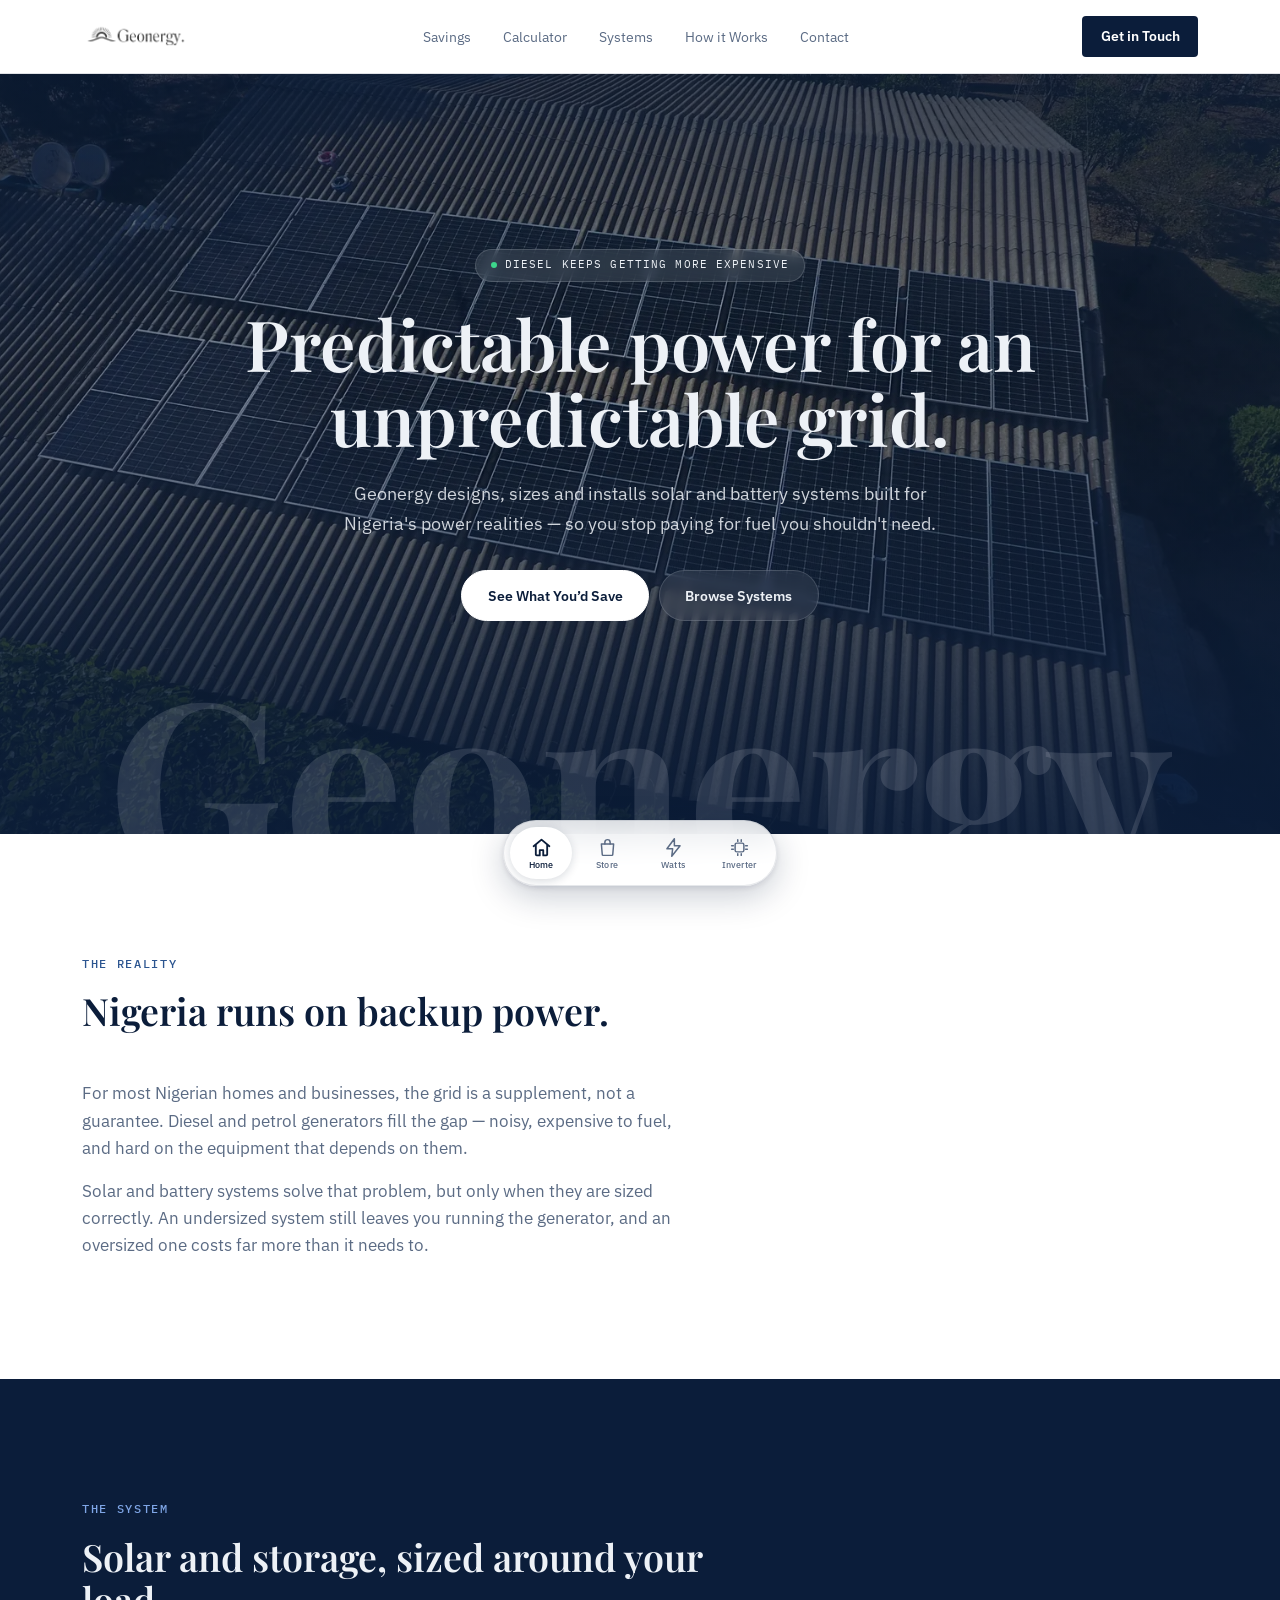
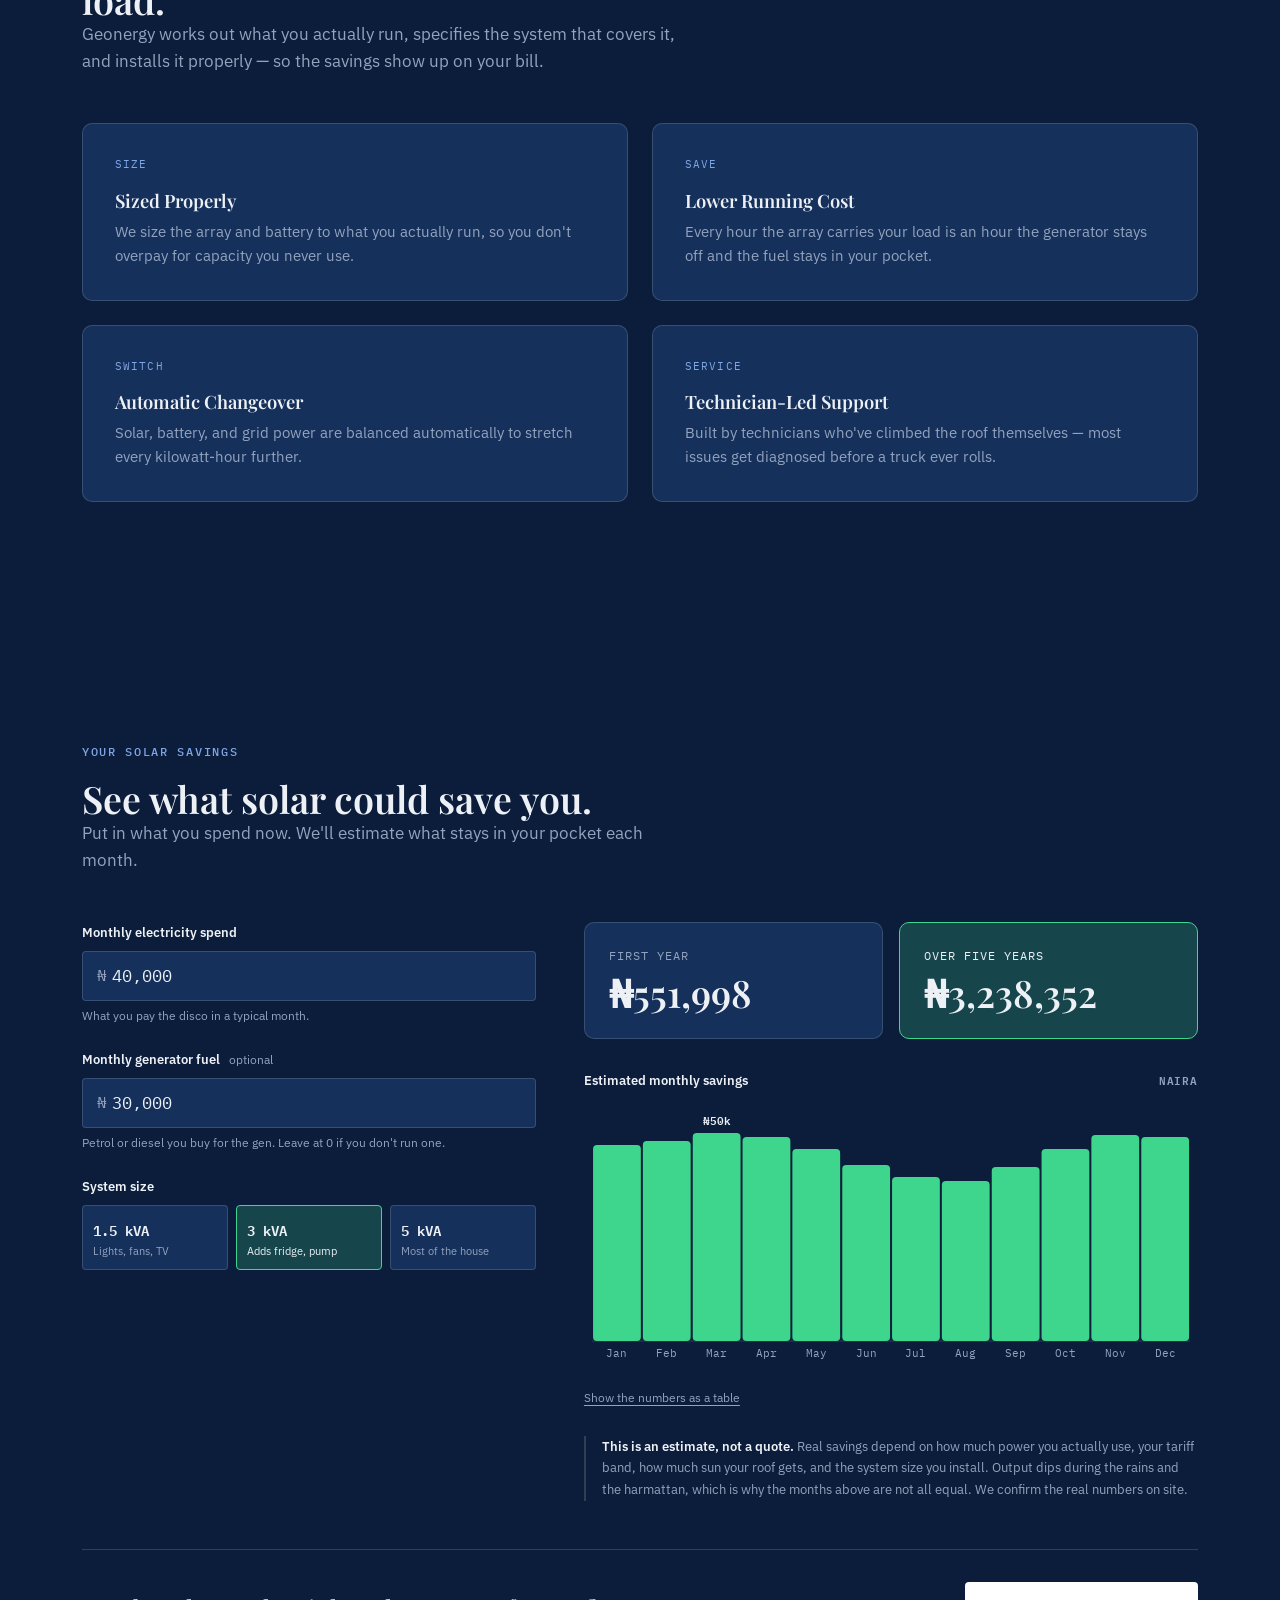
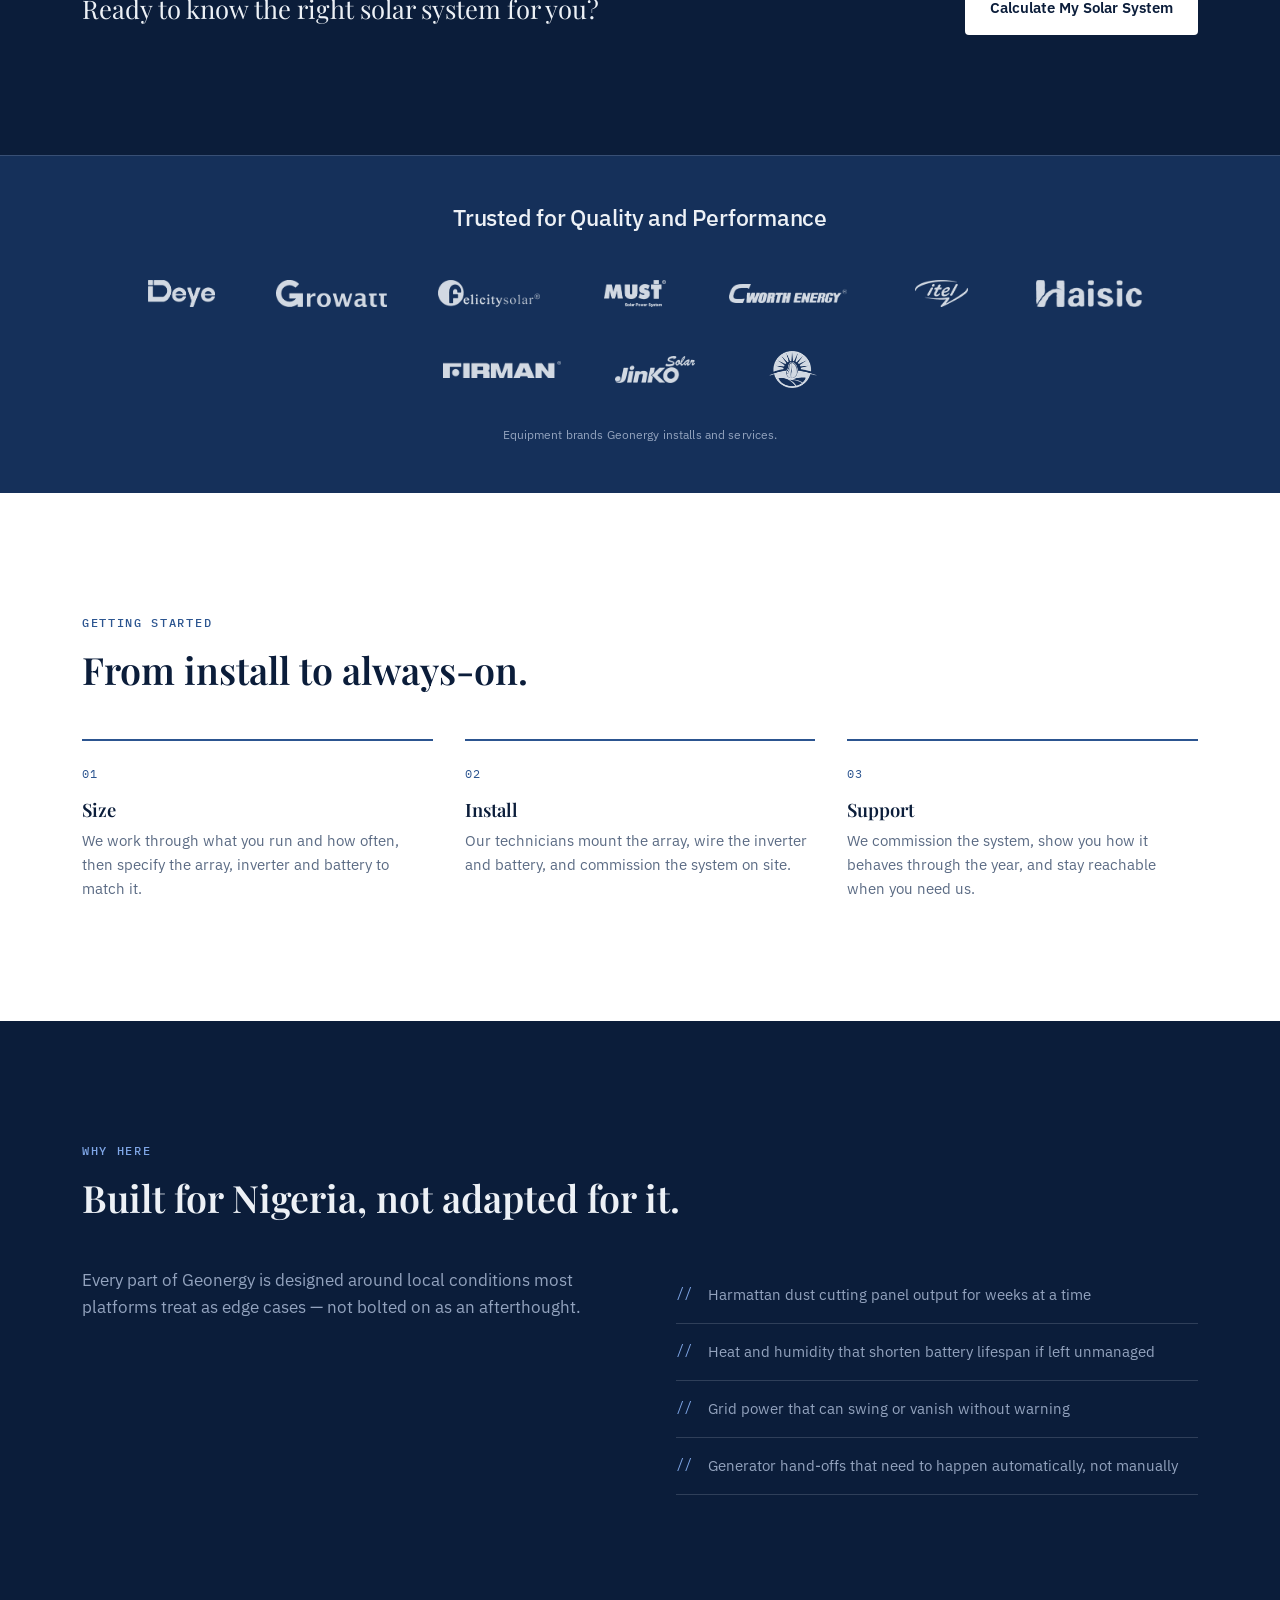
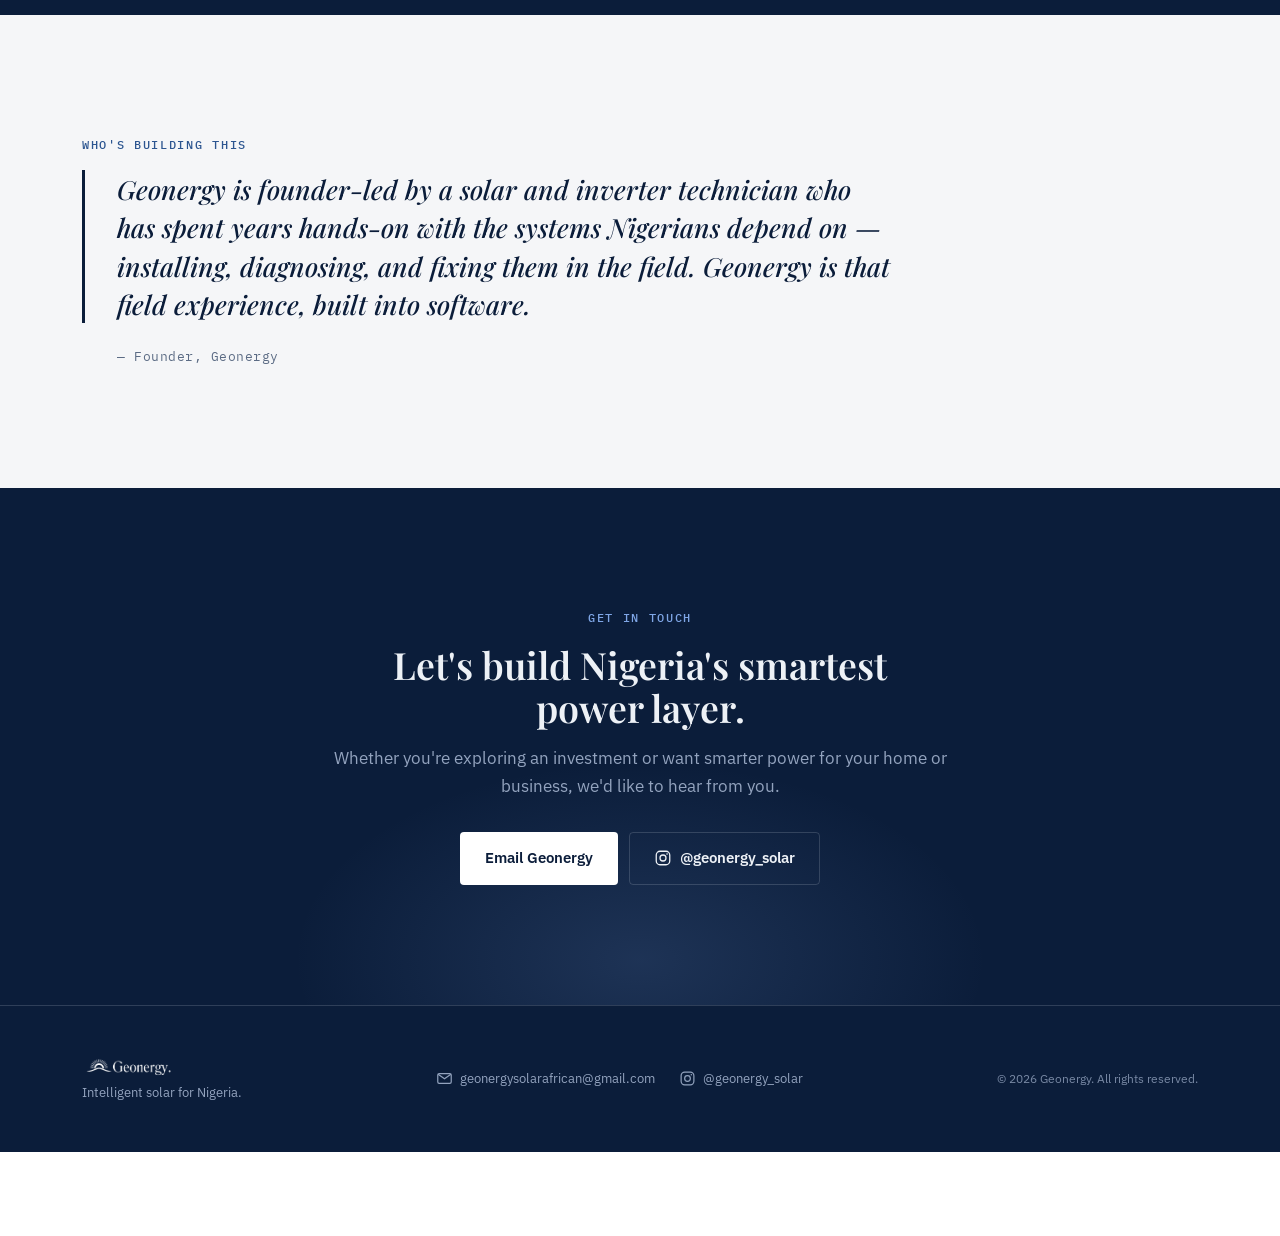
==== commit 33fae3f9: "Let the brand logos sit on the navy, without tiles The trusted-brands band drew each logo inside a b" ====
--- a/index.html
+++ b/index.html
@@ -328,14 +328,14 @@
     display: flex; flex-wrap: wrap; justify-content: center;
     gap: 14px; margin: 0; padding: 0; list-style: none;
   }
+  /* No tile behind the logos - the marks sit straight on the navy. The
+     dimensions stay, since they are what keeps marks of very different
+     proportions optically the same size along the row. */
   .trust-logo {
     display: flex; align-items: center; justify-content: center;
     min-width: 124px; height: 62px; padding: 0 1.15rem;
-    background: rgba(237,241,246,0.07);
-    border: 1px solid var(--border-on-navy); border-radius: 8px;
-    color: var(--text-on-navy); transition: background 0.18s ease, border-color 0.18s ease;
-  }
-  .trust-logo:hover { background: rgba(237,241,246,0.13); border-color: var(--muted-on-navy); }
+    color: var(--text-on-navy);
+  }
   /* Logos ship as transparent PNGs already recoloured to the on-navy tone,
      so the row reads as one set rather than seven competing brand colours. */
   .trust-logo img {
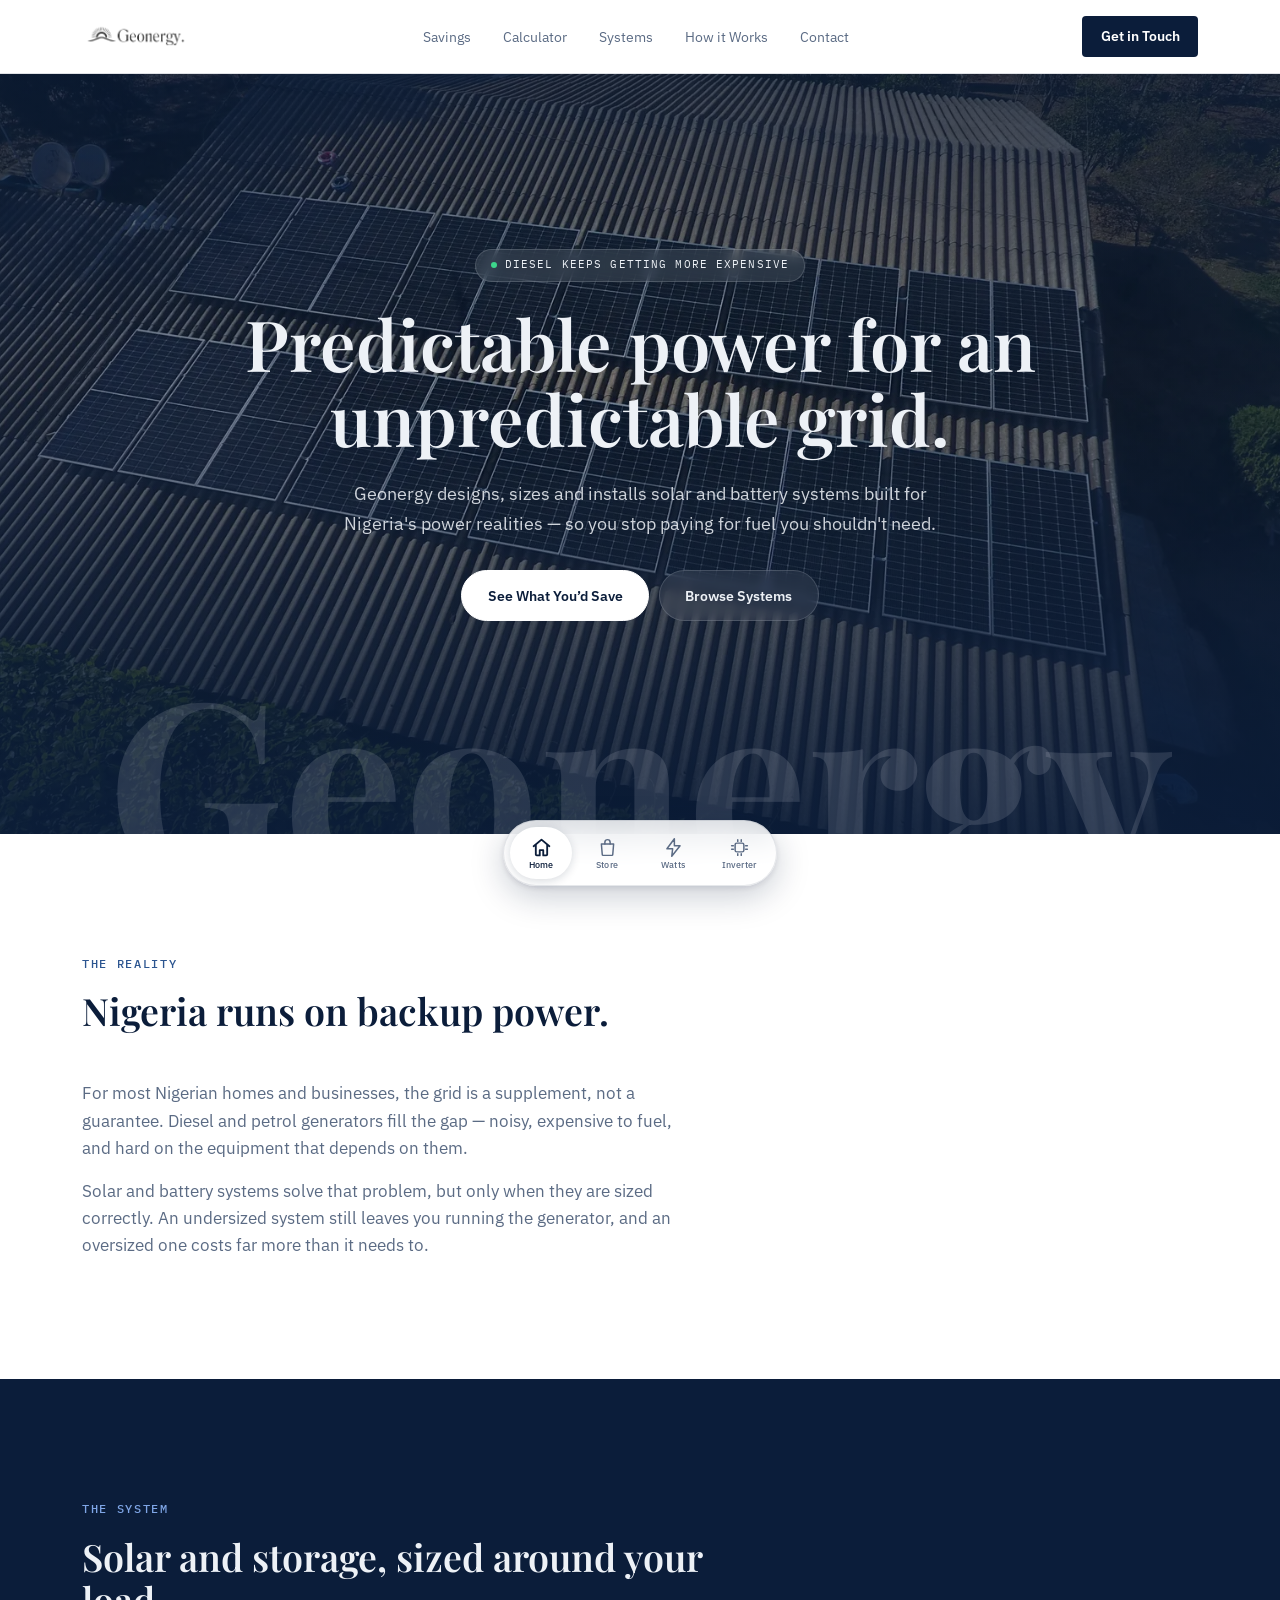
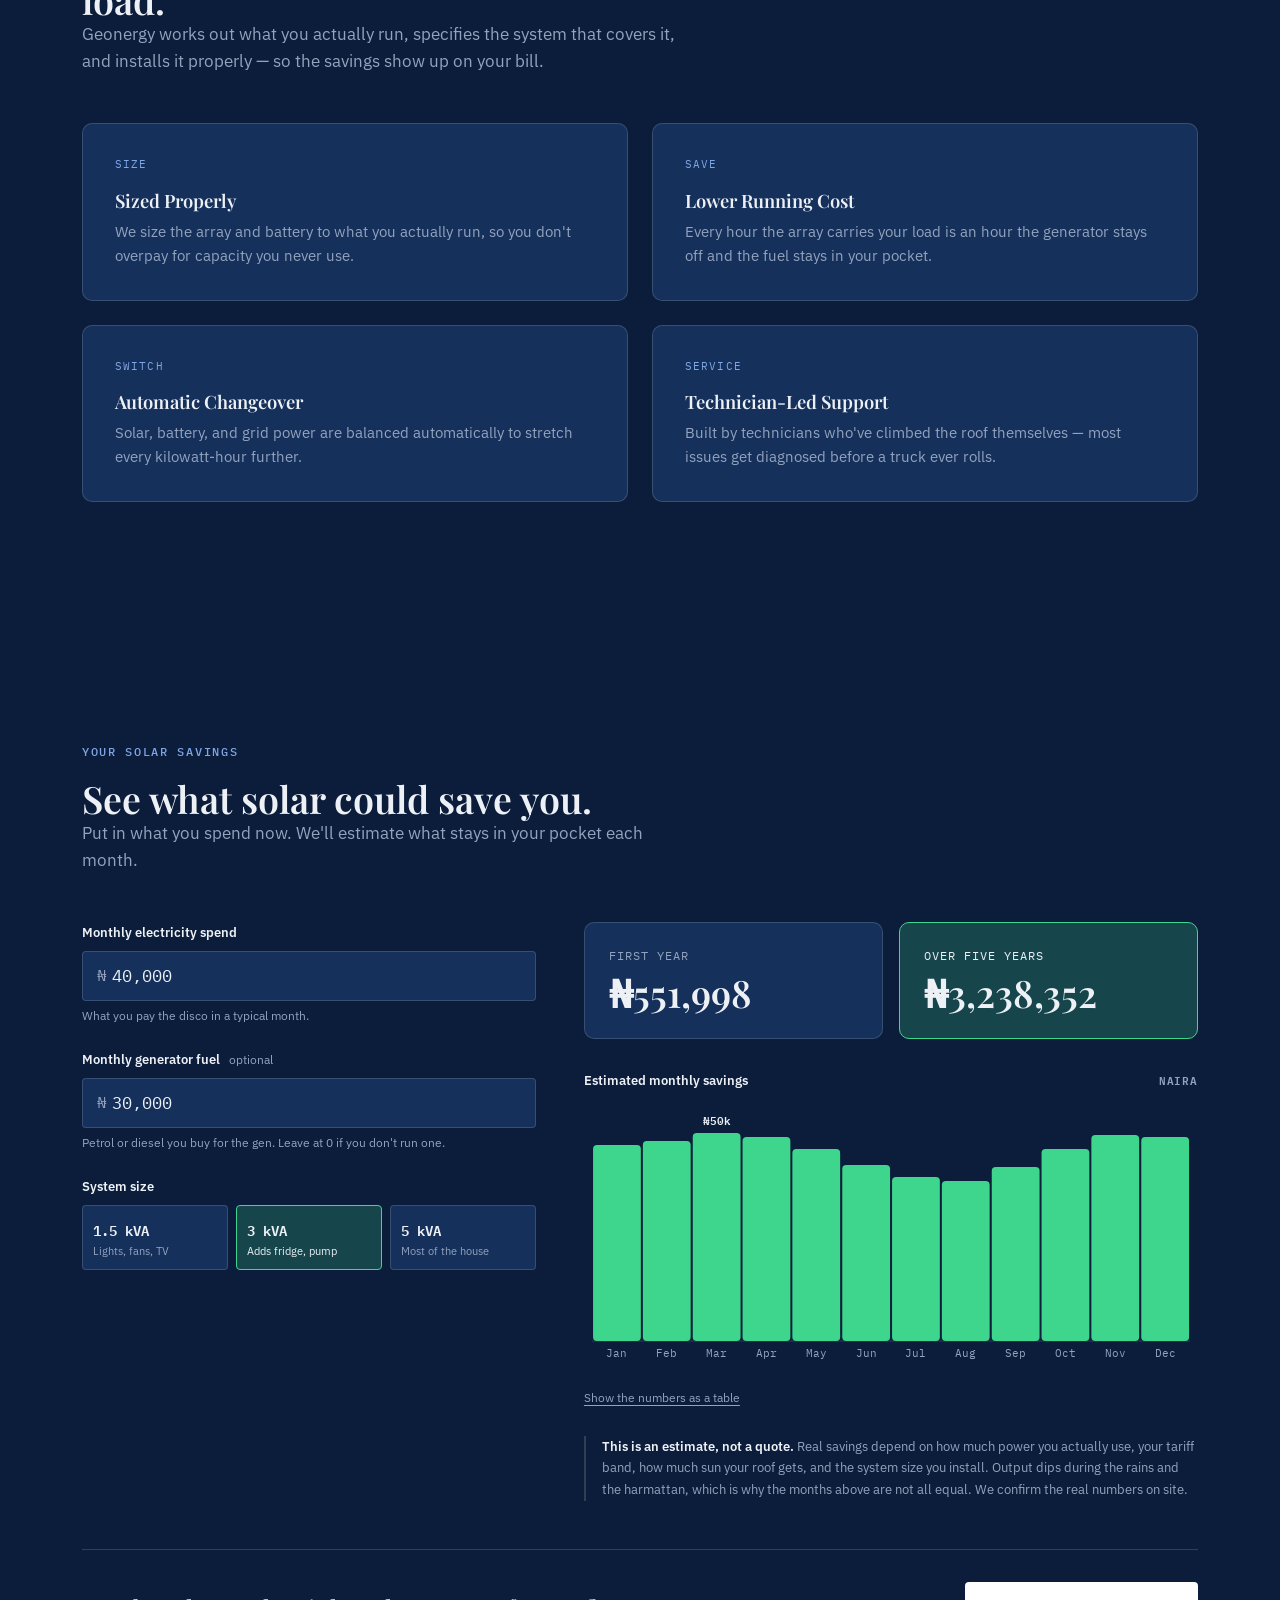
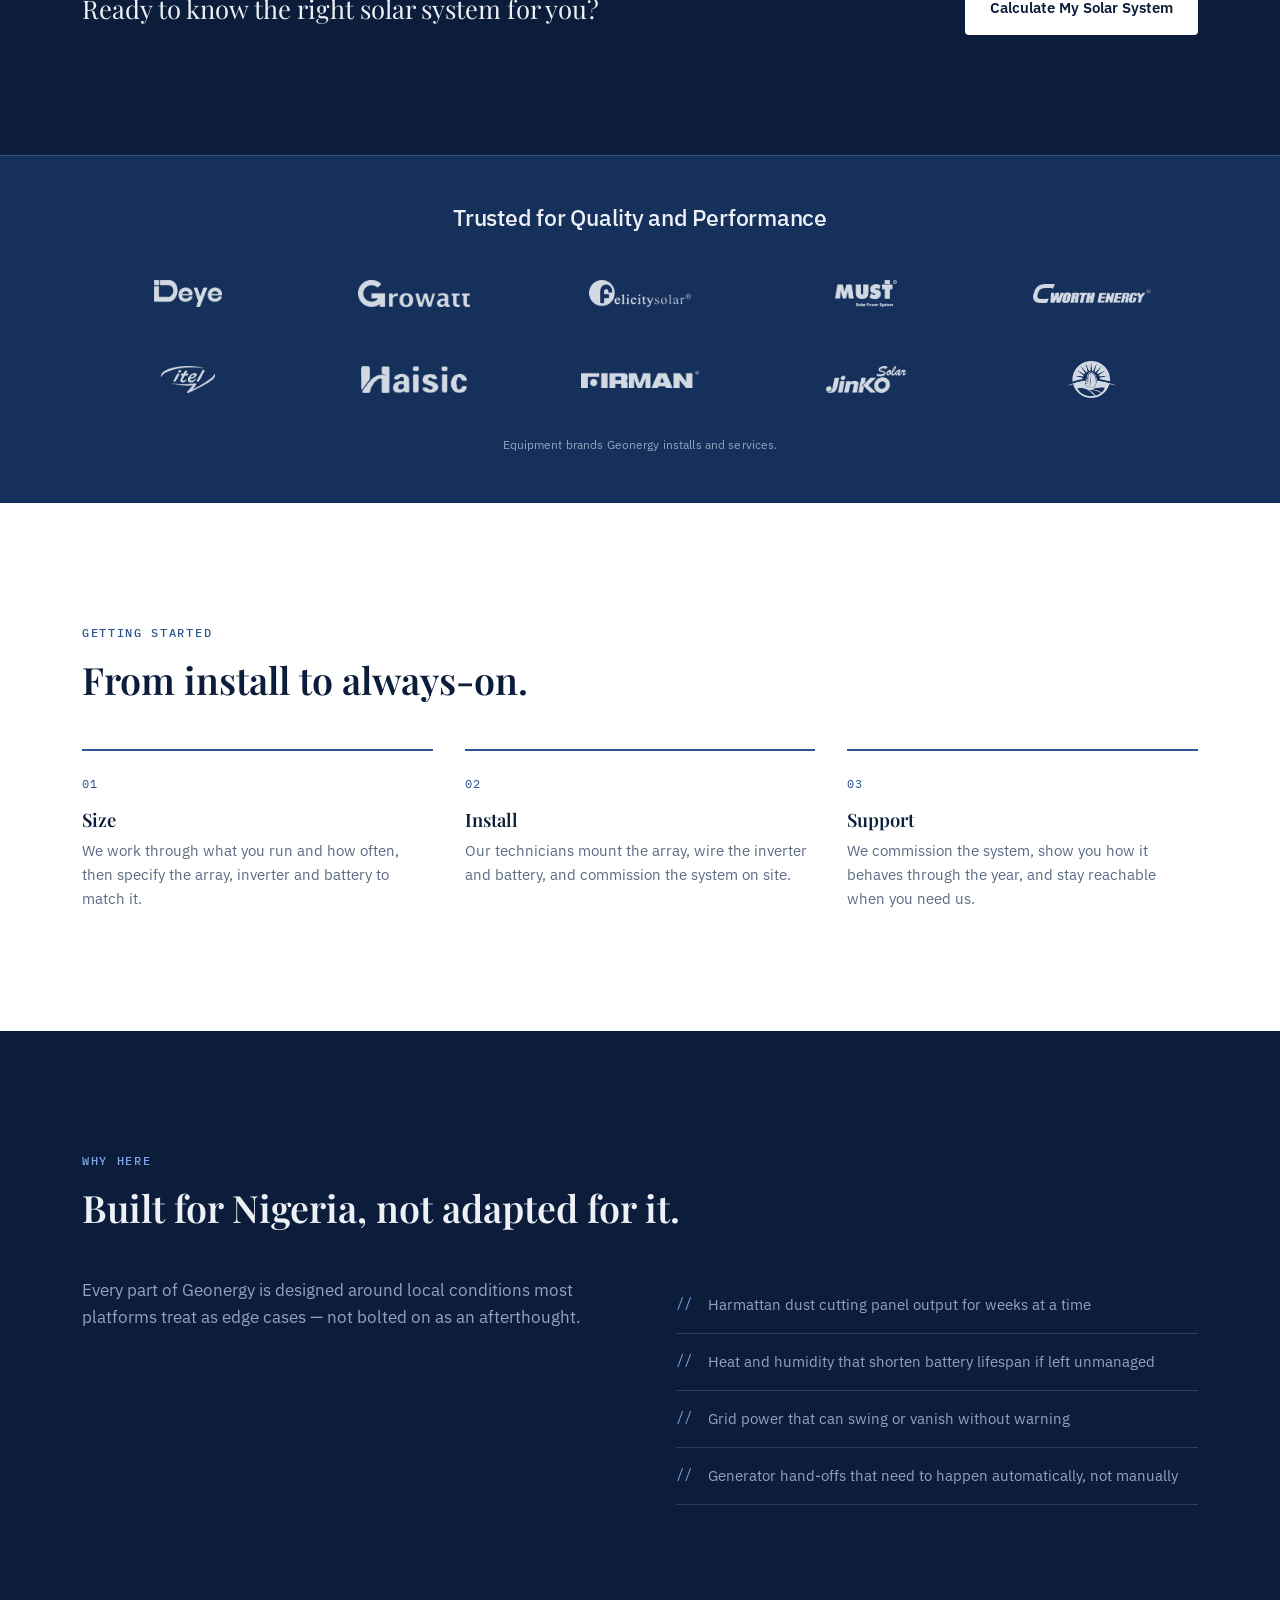
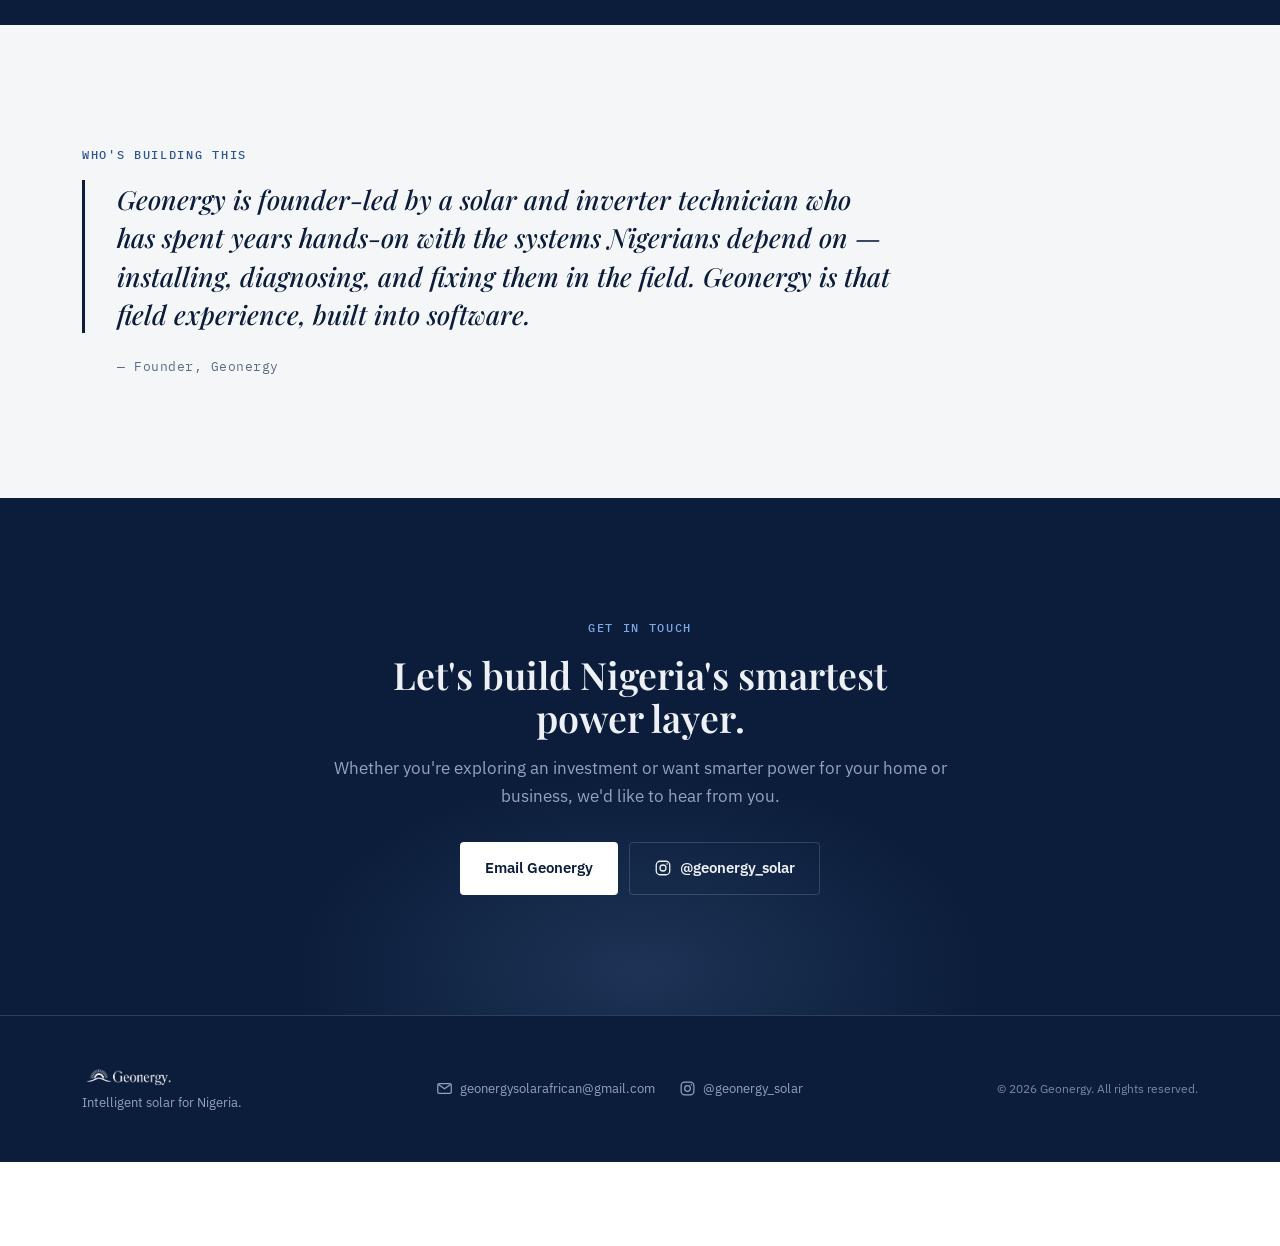
==== commit 85a6a9be: "Lay the brand logos out five and five Without their tiles the marks packed tighter, and the wrapping" ====
--- a/index.html
+++ b/index.html
@@ -324,22 +324,25 @@
     font-size: clamp(1.05rem, 2.4vw, 1.45rem); letter-spacing: -0.01em;
     color: var(--text-on-navy); margin-bottom: var(--space-4);
   }
+  /* Ten brands, five to a row. A wrapping flex row packed them 7 and 3 once
+     the tiles came off, which read as an accident; a fixed column count
+     cannot drift as logos are added or the container resizes. */
   .trust-logos {
-    display: flex; flex-wrap: wrap; justify-content: center;
-    gap: 14px; margin: 0; padding: 0; list-style: none;
+    display: grid; grid-template-columns: repeat(5, 1fr);
+    gap: var(--space-3) 14px; margin: 0; padding: 0; list-style: none;
   }
   /* No tile behind the logos - the marks sit straight on the navy. The
      dimensions stay, since they are what keeps marks of very different
      proportions optically the same size along the row. */
   .trust-logo {
     display: flex; align-items: center; justify-content: center;
-    min-width: 124px; height: 62px; padding: 0 1.15rem;
+    height: 62px; padding: 0 0.6rem;
     color: var(--text-on-navy);
   }
   /* Logos ship as transparent PNGs already recoloured to the on-navy tone,
      so the row reads as one set rather than seven competing brand colours. */
   .trust-logo img {
-    max-width: 118px; max-height: 27px; width: auto; height: auto;
+    max-width: min(118px, 100%); max-height: 27px; width: auto; height: auto;
     object-fit: contain; display: block;
     opacity: 0.88; transition: opacity 0.18s ease;
   }
@@ -353,13 +356,14 @@
     color: var(--muted-on-navy); letter-spacing: 0.01em;
   }
 
+  /* Below this, five columns squeeze the marks smaller than they read at.
+     Two divides ten evenly too, so the rows stay square either way. */
+  @media (max-width: 820px) {
+    .trust-logos { grid-template-columns: repeat(2, 1fr); }
+  }
   @media (max-width: 600px) {
-    .trust-logos { gap: 10px; }
-    /* Two per row. The cap stops a lone last tile stretching full width. */
-    .trust-logo {
-      min-width: 0; flex: 1 1 calc(50% - 10px); max-width: calc(50% - 5px);
-      height: 54px; padding: 0 0.6rem;
-    }
+    .trust-logos { gap: var(--space-2) 10px; }
+    .trust-logo { height: 54px; }
   }
 
   .compat-brands { display: flex; flex-wrap: wrap; justify-content: center; gap: var(--space-2); }
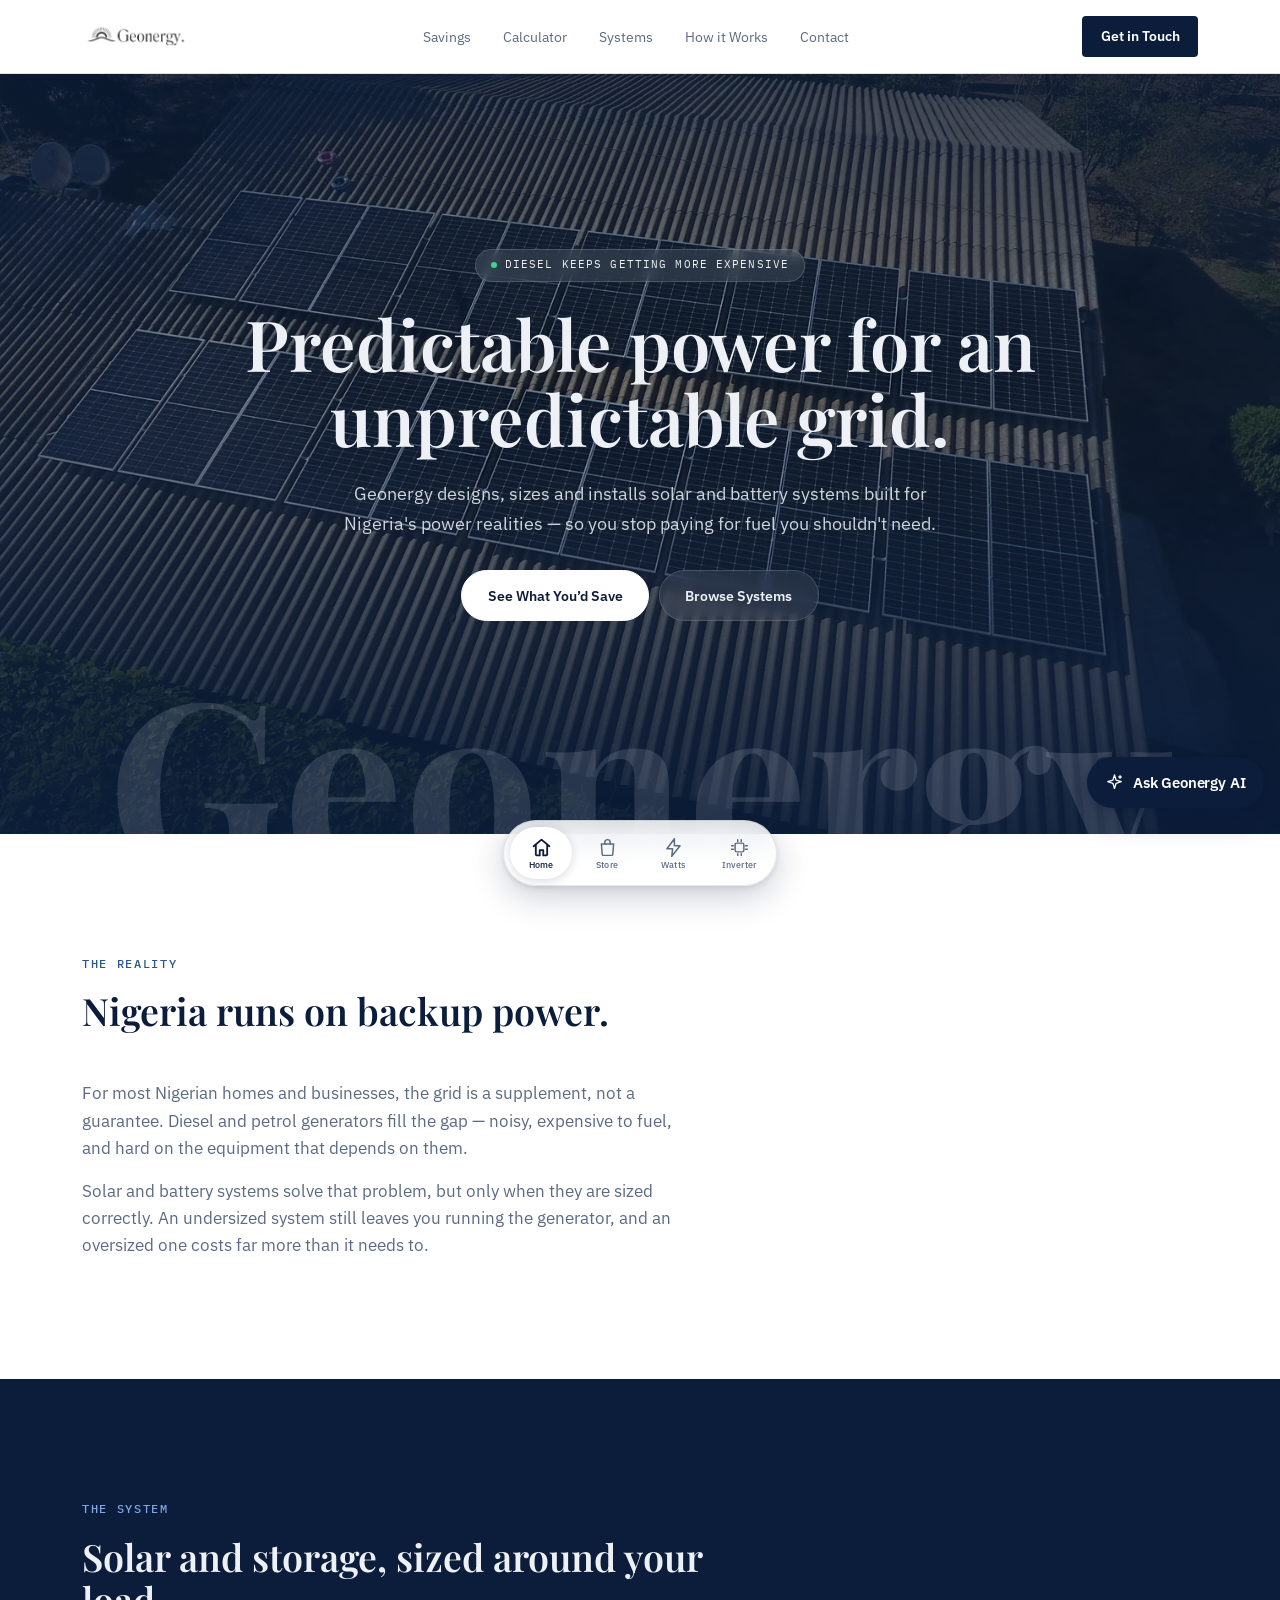
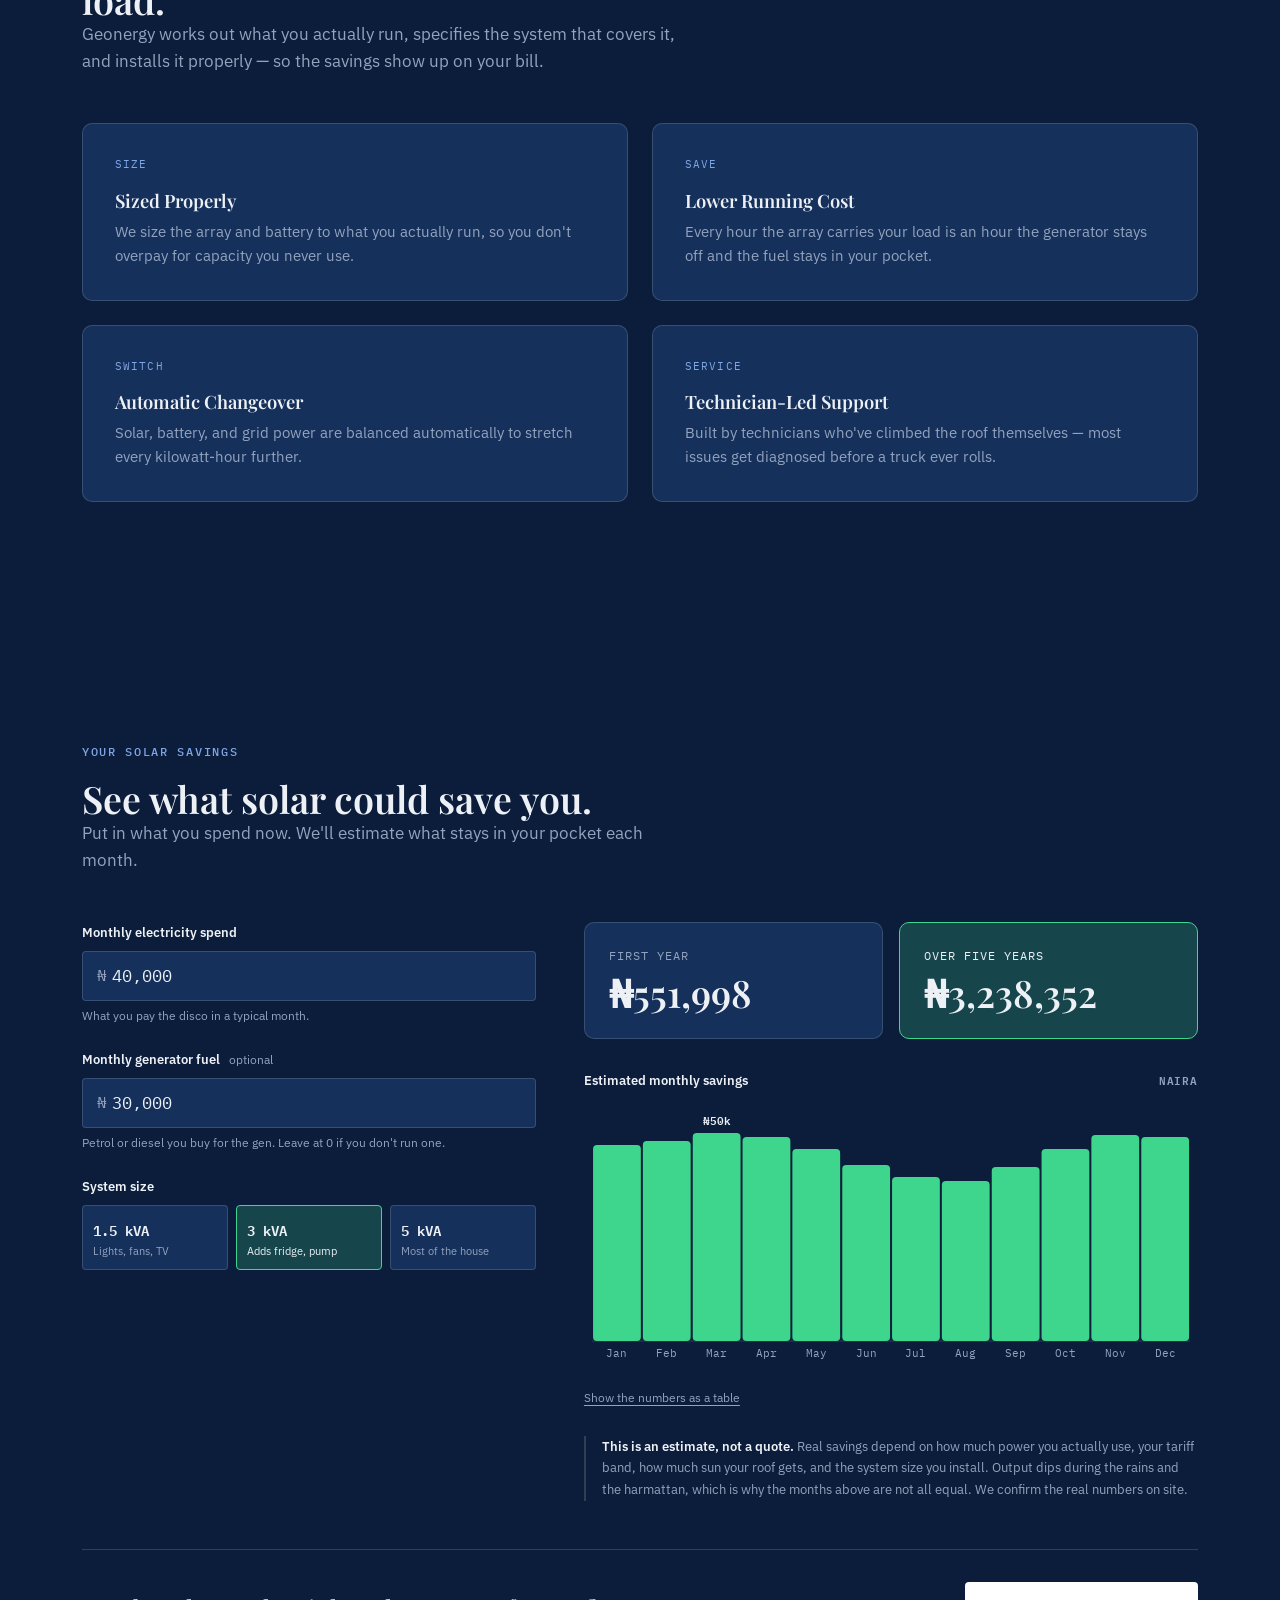
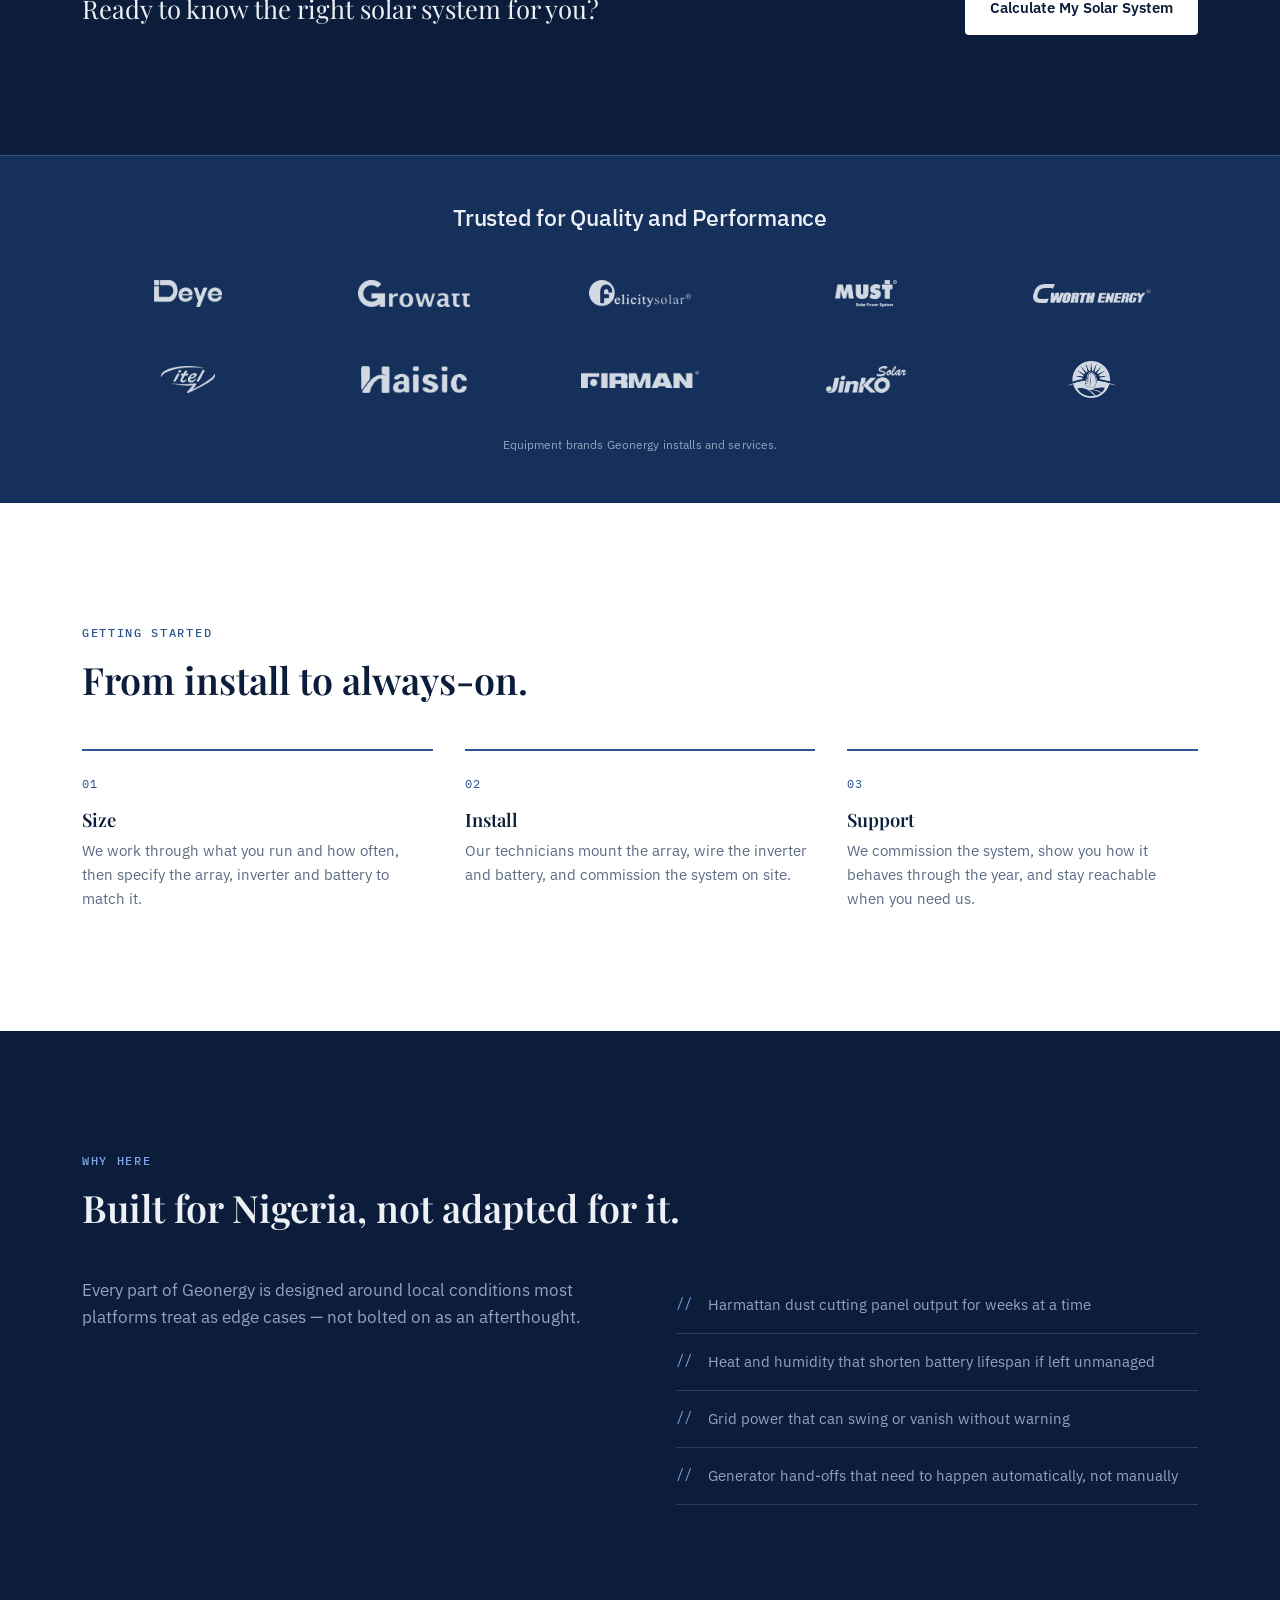
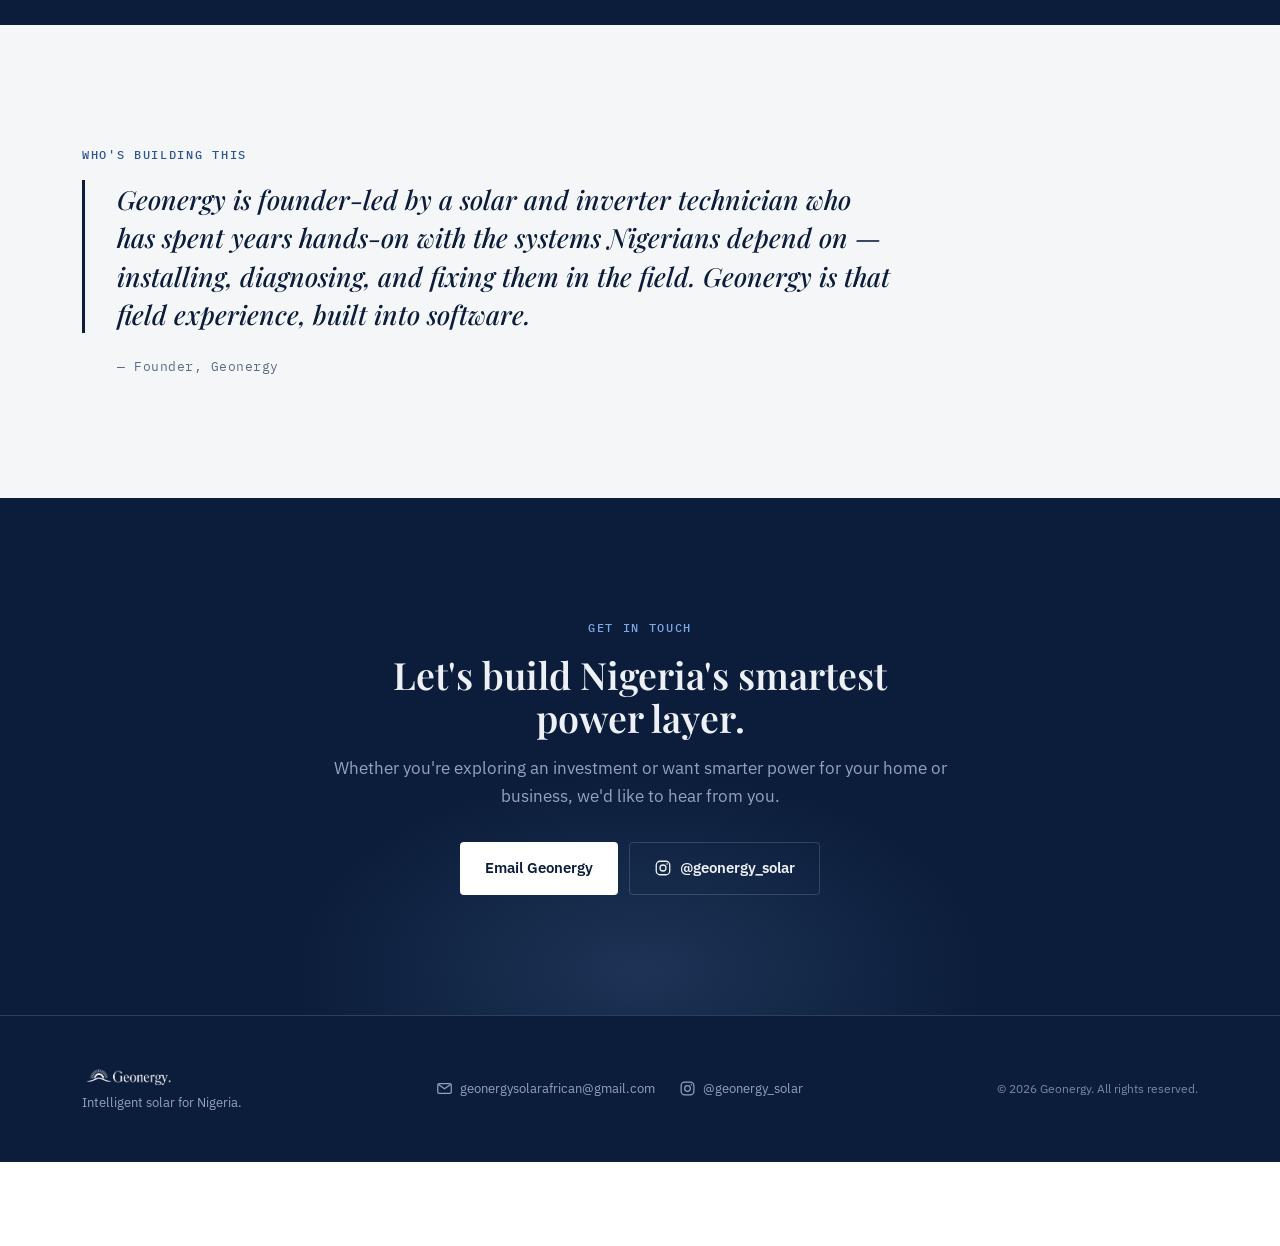
==== commit d7411087: "Add the Geonergy AI assistant to every page A slide-over panel behind an "Ask Geonergy AI" launcher," ====
--- a/index.html
+++ b/index.html
@@ -422,6 +422,7 @@
   }
 </style>
 <link rel="stylesheet" href="assets/dock.css">
+<link rel="stylesheet" href="assets/assistant.css">
 </head>
 <body>
 
@@ -1002,5 +1003,6 @@
   <a class="dock-item" href="inverter.html"><svg viewBox="0 0 24 24" fill="none" stroke="currentColor" stroke-width="1.7" stroke-linecap="round" stroke-linejoin="round" aria-hidden="true"><rect x="7" y="7" width="10" height="10" rx="2"/><path d="M10 3v2M14 3v2M10 19v2M14 19v2M3 10h2M3 14h2M19 10h2M19 14h2"/></svg><span class="dock-label">Inverter</span></a>
 </nav>
 
+<script src="assets/assistant.js" defer></script>
 </body>
 </html>
--- a/assets/assistant.css
+++ b/assets/assistant.css
@@ -0,0 +1,210 @@
+/* Geonergy AI assistant - launcher, slide-over panel, quote builder.
+   Shared by index, store, calculator and inverter. Tokens come from
+   geonergy.css; nothing here needs a framework or an icon font.
+
+   The launcher sits above the floating dock rather than beside it: the dock
+   is bottom-centre and grows to nearly full width on a phone, so the only
+   free corner is above it. */
+
+.ai-launch {
+  position: fixed; right: 16px; bottom: 92px; z-index: 95;
+  display: inline-flex; align-items: center; gap: 0.55rem;
+  padding: 0.85rem 1.15rem; border-radius: 999px; border: none;
+  background: var(--navy, #0B1D3A); color: #fff;
+  font-family: var(--font-body, system-ui), sans-serif;
+  font-size: 0.92rem; font-weight: 600; letter-spacing: -0.01em;
+  box-shadow: 0 10px 30px rgba(11,29,58,0.32), 0 2px 8px rgba(11,29,58,0.18);
+  cursor: pointer; transition: transform 0.16s ease, box-shadow 0.16s ease;
+}
+.ai-launch:hover { transform: translateY(-2px); box-shadow: 0 14px 38px rgba(11,29,58,0.38); }
+.ai-launch:focus-visible { outline: 2px solid #3DD68C; outline-offset: 3px; }
+.ai-launch svg { width: 19px; height: 19px; flex: none; }
+.ai-launch[hidden] { display: none; }
+@media (max-width: 460px) {
+  /* Still a pill, not a bar. Full width here would read as a second
+     navigation strip stacked on the dock and cover the page. */
+  .ai-launch { right: 12px; bottom: 86px; padding: 0.72rem 1rem; font-size: 0.86rem; }
+  .ai-launch svg { width: 17px; height: 17px; }
+}
+@media (prefers-reduced-motion: reduce) { .ai-launch { transition: none; } }
+
+/* ---- panel ---- */
+.ai-scrim {
+  position: fixed; inset: 0; z-index: 99; background: rgba(11,29,58,0.45);
+  opacity: 0; pointer-events: none; transition: opacity 0.22s ease;
+  -webkit-backdrop-filter: blur(2px); backdrop-filter: blur(2px);
+}
+.ai-scrim.open { opacity: 1; pointer-events: auto; }
+
+.ai-panel {
+  position: fixed; z-index: 100; display: flex; flex-direction: column;
+  background: #fff; color: var(--text-on-white, #0B1D3A);
+  font-family: var(--font-body, system-ui), sans-serif;
+  right: 0; top: 0; bottom: 0; width: min(440px, 100vw);
+  box-shadow: -18px 0 50px rgba(11,29,58,0.28);
+  transform: translateX(100%); transition: transform 0.26s cubic-bezier(0.22,1,0.36,1);
+}
+.ai-panel.open { transform: none; }
+@media (max-width: 560px) {
+  .ai-panel {
+    left: 0; right: 0; top: auto; width: auto; height: 88vh;
+    border-radius: 18px 18px 0 0; transform: translateY(100%);
+    box-shadow: 0 -18px 50px rgba(11,29,58,0.28);
+  }
+}
+@media (prefers-reduced-motion: reduce) {
+  .ai-panel, .ai-scrim { transition: none; }
+}
+
+.ai-head {
+  display: flex; align-items: center; gap: 0.7rem;
+  padding: 0.95rem 1rem; border-bottom: 1px solid rgba(11,29,58,0.10);
+  background: var(--navy, #0B1D3A); color: #EDF1F6; flex: none;
+}
+@media (max-width: 560px) { .ai-head { border-radius: 18px 18px 0 0; } }
+.ai-head-mark {
+  width: 34px; height: 34px; border-radius: 10px; flex: none;
+  display: grid; place-items: center; background: rgba(61,214,140,0.18);
+  color: #3DD68C;
+}
+.ai-head-mark svg { width: 19px; height: 19px; }
+.ai-head-text { flex: 1; min-width: 0; }
+.ai-head-title { display: block; font-size: 0.95rem; font-weight: 600; line-height: 1.2; }
+.ai-head-sub { display: block; font-size: 0.72rem; color: #93A3BE; margin-top: 0.1rem; }
+.ai-icon-btn {
+  width: 34px; height: 34px; flex: none; border-radius: 9px; border: none;
+  background: transparent; color: #EDF1F6; cursor: pointer;
+  display: grid; place-items: center; transition: background 0.15s ease;
+}
+.ai-icon-btn:hover { background: rgba(237,241,246,0.14); }
+.ai-icon-btn:focus-visible { outline: 2px solid #3DD68C; outline-offset: -2px; }
+.ai-icon-btn svg { width: 18px; height: 18px; }
+.ai-icon-btn.on { background: rgba(61,214,140,0.22); color: #3DD68C; }
+
+.ai-log {
+  flex: 1; overflow-y: auto; padding: 1rem; display: flex;
+  flex-direction: column; gap: 0.85rem; background: #F5F6F8;
+  overscroll-behavior: contain;
+}
+.ai-msg { max-width: 92%; font-size: 0.9rem; line-height: 1.6; }
+.ai-msg.you {
+  align-self: flex-end; background: var(--navy, #0B1D3A); color: #fff;
+  padding: 0.65rem 0.85rem; border-radius: 14px 14px 4px 14px;
+}
+.ai-msg.ai {
+  align-self: flex-start; background: #fff; padding: 0.8rem 0.9rem;
+  border-radius: 14px 14px 14px 4px; border: 1px solid rgba(11,29,58,0.10);
+  box-shadow: 0 1px 2px rgba(11,29,58,0.04);
+}
+.ai-msg.ai p { margin: 0 0 0.55rem; }
+.ai-msg.ai p:last-child { margin-bottom: 0; }
+.ai-msg.ai strong { font-weight: 600; }
+.ai-msg.ai ul { margin: 0.2rem 0 0.55rem; padding-left: 1.05rem; }
+.ai-msg.ai li { margin-bottom: 0.2rem; }
+.ai-msg.ai code {
+  font-family: var(--font-mono, ui-monospace), monospace; font-size: 0.84em;
+  background: rgba(11,29,58,0.06); padding: 0.1em 0.35em; border-radius: 4px;
+}
+
+.ai-src {
+  margin-top: 0.6rem; padding-top: 0.55rem; border-top: 1px solid rgba(11,29,58,0.09);
+  font-size: 0.72rem; color: #5B6B84; display: flex; gap: 0.4rem; align-items: flex-start;
+}
+.ai-src svg { width: 13px; height: 13px; flex: none; margin-top: 0.15rem; }
+.ai-src a { color: #2C5590; text-decoration: underline; text-underline-offset: 2px; }
+
+.ai-chips { display: flex; flex-wrap: wrap; gap: 0.4rem; margin-top: 0.2rem; }
+.ai-chip {
+  border: 1px solid rgba(11,29,58,0.16); background: #fff; color: #0B1D3A;
+  border-radius: 999px; padding: 0.42rem 0.75rem; font-size: 0.78rem;
+  cursor: pointer; font-family: inherit; transition: background 0.15s ease;
+}
+.ai-chip:hover { background: rgba(11,29,58,0.05); }
+.ai-chip:focus-visible { outline: 2px solid #3DD68C; outline-offset: 1px; }
+
+.ai-typing { display: inline-flex; gap: 3px; align-items: center; }
+.ai-typing i {
+  width: 5px; height: 5px; border-radius: 50%; background: #93A3BE;
+  animation: aiBlink 1.1s infinite ease-in-out;
+}
+.ai-typing i:nth-child(2) { animation-delay: 0.16s; }
+.ai-typing i:nth-child(3) { animation-delay: 0.32s; }
+@keyframes aiBlink { 0%, 80%, 100% { opacity: 0.3; } 40% { opacity: 1; } }
+@media (prefers-reduced-motion: reduce) { .ai-typing i { animation: none; } }
+
+/* ---- composer ---- */
+.ai-foot { flex: none; border-top: 1px solid rgba(11,29,58,0.10); background: #fff; padding: 0.7rem; }
+.ai-row { display: flex; align-items: flex-end; gap: 0.45rem; }
+.ai-input {
+  flex: 1; min-width: 0; resize: none; max-height: 110px;
+  border: 1px solid rgba(11,29,58,0.18); border-radius: 12px;
+  padding: 0.68rem 0.8rem; font-family: inherit; font-size: 0.9rem;
+  line-height: 1.45; color: #0B1D3A; background: #fff;
+}
+.ai-input:focus-visible { outline: 2px solid #3DD68C; outline-offset: -1px; }
+.ai-send, .ai-mic {
+  width: 42px; height: 42px; flex: none; border-radius: 12px; border: none;
+  cursor: pointer; display: grid; place-items: center; transition: background 0.15s ease;
+}
+.ai-send { background: var(--navy, #0B1D3A); color: #fff; }
+.ai-send:hover { background: #15305A; }
+.ai-send:disabled { opacity: 0.4; cursor: not-allowed; }
+.ai-mic { background: rgba(11,29,58,0.07); color: #0B1D3A; }
+.ai-mic:hover { background: rgba(11,29,58,0.12); }
+.ai-mic.live { background: #F2615A; color: #fff; animation: aiPulse 1.3s infinite; }
+.ai-mic[hidden] { display: none; }
+.ai-send svg, .ai-mic svg { width: 18px; height: 18px; }
+.ai-send:focus-visible, .ai-mic:focus-visible { outline: 2px solid #3DD68C; outline-offset: 2px; }
+@keyframes aiPulse { 0%, 100% { box-shadow: 0 0 0 0 rgba(242,97,90,0.5); } 50% { box-shadow: 0 0 0 7px rgba(242,97,90,0); } }
+@media (prefers-reduced-motion: reduce) { .ai-mic.live { animation: none; } }
+
+.ai-note { font-size: 0.68rem; color: #5B6B84; margin-top: 0.5rem; line-height: 1.45; }
+
+/* ---- quote builder ---- */
+.ai-quote { background: #fff; border: 1px solid rgba(11,29,58,0.12); border-radius: 12px; padding: 0.85rem; }
+.ai-quote h4 { font-size: 0.85rem; font-weight: 600; margin: 0 0 0.55rem; }
+.ai-loads {
+  display: grid; gap: 0.3rem; max-height: 210px; overflow-y: auto;
+  margin-bottom: 0.7rem; padding: 0.2rem 0.45rem 0.2rem 0.1rem;
+  border: 1px solid rgba(11,29,58,0.10); border-radius: 9px;
+  /* The list is longer than the box - the shadow at the bottom edge is the
+     only thing that says so on a phone with no visible scrollbar. */
+  background:
+    linear-gradient(#fff 30%, rgba(255,255,255,0)) top / 100% 24px no-repeat,
+    linear-gradient(rgba(255,255,255,0), #fff 70%) bottom / 100% 24px no-repeat,
+    radial-gradient(farthest-side at 50% 0, rgba(11,29,58,0.13), rgba(11,29,58,0)) top / 100% 9px no-repeat,
+    radial-gradient(farthest-side at 50% 100%, rgba(11,29,58,0.13), rgba(11,29,58,0)) bottom / 100% 9px no-repeat;
+  background-attachment: local, local, scroll, scroll;
+}
+.ai-load {
+  display: flex; align-items: center; gap: 0.5rem; font-size: 0.8rem;
+  padding: 0.3rem 0.1rem;
+}
+.ai-load > span:first-of-type { flex: 1; min-width: 0; }
+.ai-stepper { flex: none; }
+.ai-load em { font-style: normal; color: #5B6B84; font-size: 0.72rem; font-family: var(--font-mono, monospace); }
+.ai-stepper { display: inline-flex; align-items: center; border: 1px solid rgba(11,29,58,0.16); border-radius: 8px; overflow: hidden; }
+.ai-stepper button {
+  width: 26px; height: 26px; border: none; background: transparent; cursor: pointer;
+  font-size: 0.95rem; line-height: 1; color: #0B1D3A;
+}
+.ai-stepper button:hover { background: rgba(11,29,58,0.07); }
+.ai-stepper output { width: 26px; text-align: center; font-size: 0.8rem; font-family: var(--font-mono, monospace); }
+.ai-total {
+  display: flex; justify-content: space-between; align-items: baseline;
+  border-top: 1px solid rgba(11,29,58,0.10); padding-top: 0.6rem; font-size: 0.82rem;
+}
+.ai-total strong { font-size: 1.05rem; font-family: var(--font-mono, monospace); }
+.ai-cta {
+  display: inline-flex; align-items: center; justify-content: center; gap: 0.45rem;
+  width: 100%; margin-top: 0.7rem; padding: 0.72rem 1rem; border-radius: 10px;
+  background: #3DD68C; color: #06301C; font-weight: 600; font-size: 0.87rem;
+  border: none; cursor: pointer; text-decoration: none; font-family: inherit;
+}
+.ai-cta:hover { background: #35c07d; }
+.ai-cta svg { width: 17px; height: 17px; }
+.ai-sum { margin-top: 0.15rem; }
+.ai-sum .ai-total:first-child { border-top: none; padding-top: 0.2rem; }
+.ai-msg.ai .ai-quote .ai-note { margin-top: 0.55rem; }
+.ai-msg.ai .ai-cta { margin-top: 0.75rem; }
+.ai-hours { border-top: 1px solid rgba(11,29,58,0.10); padding-top: 0.55rem; }
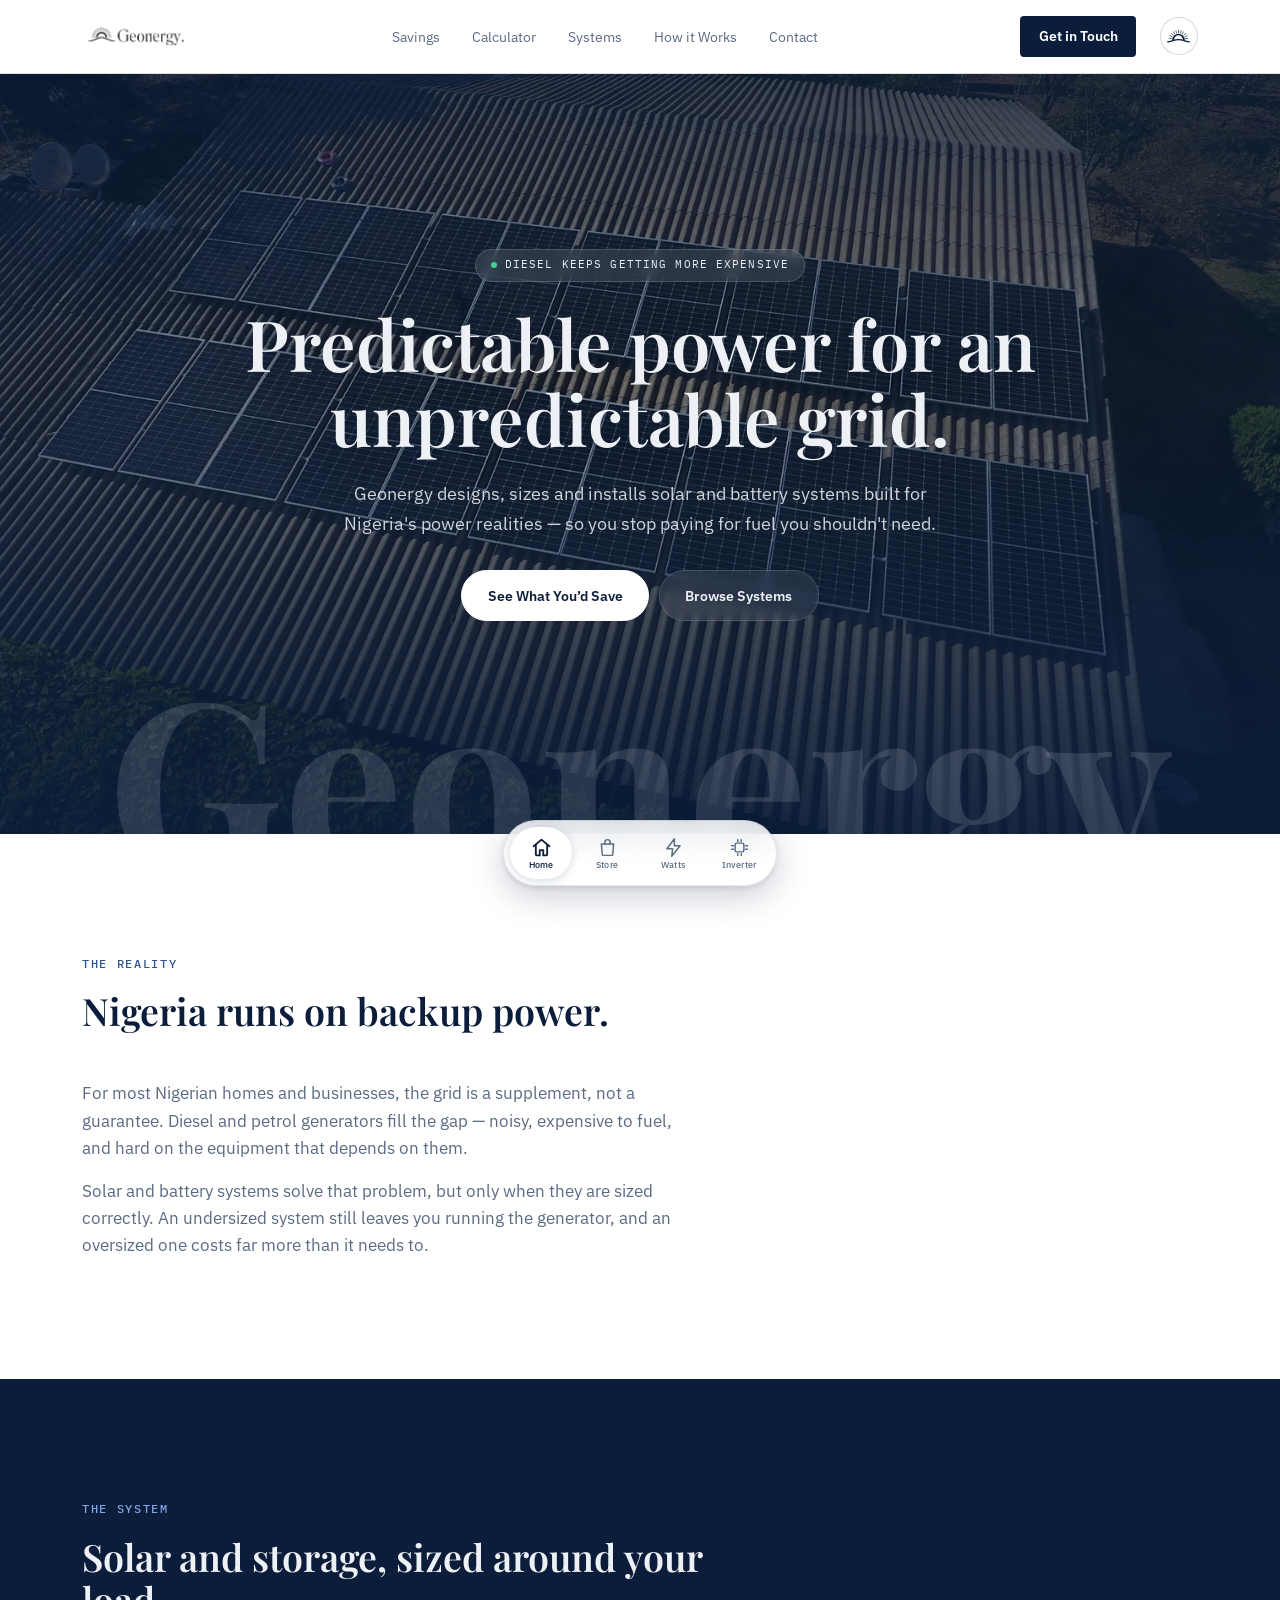
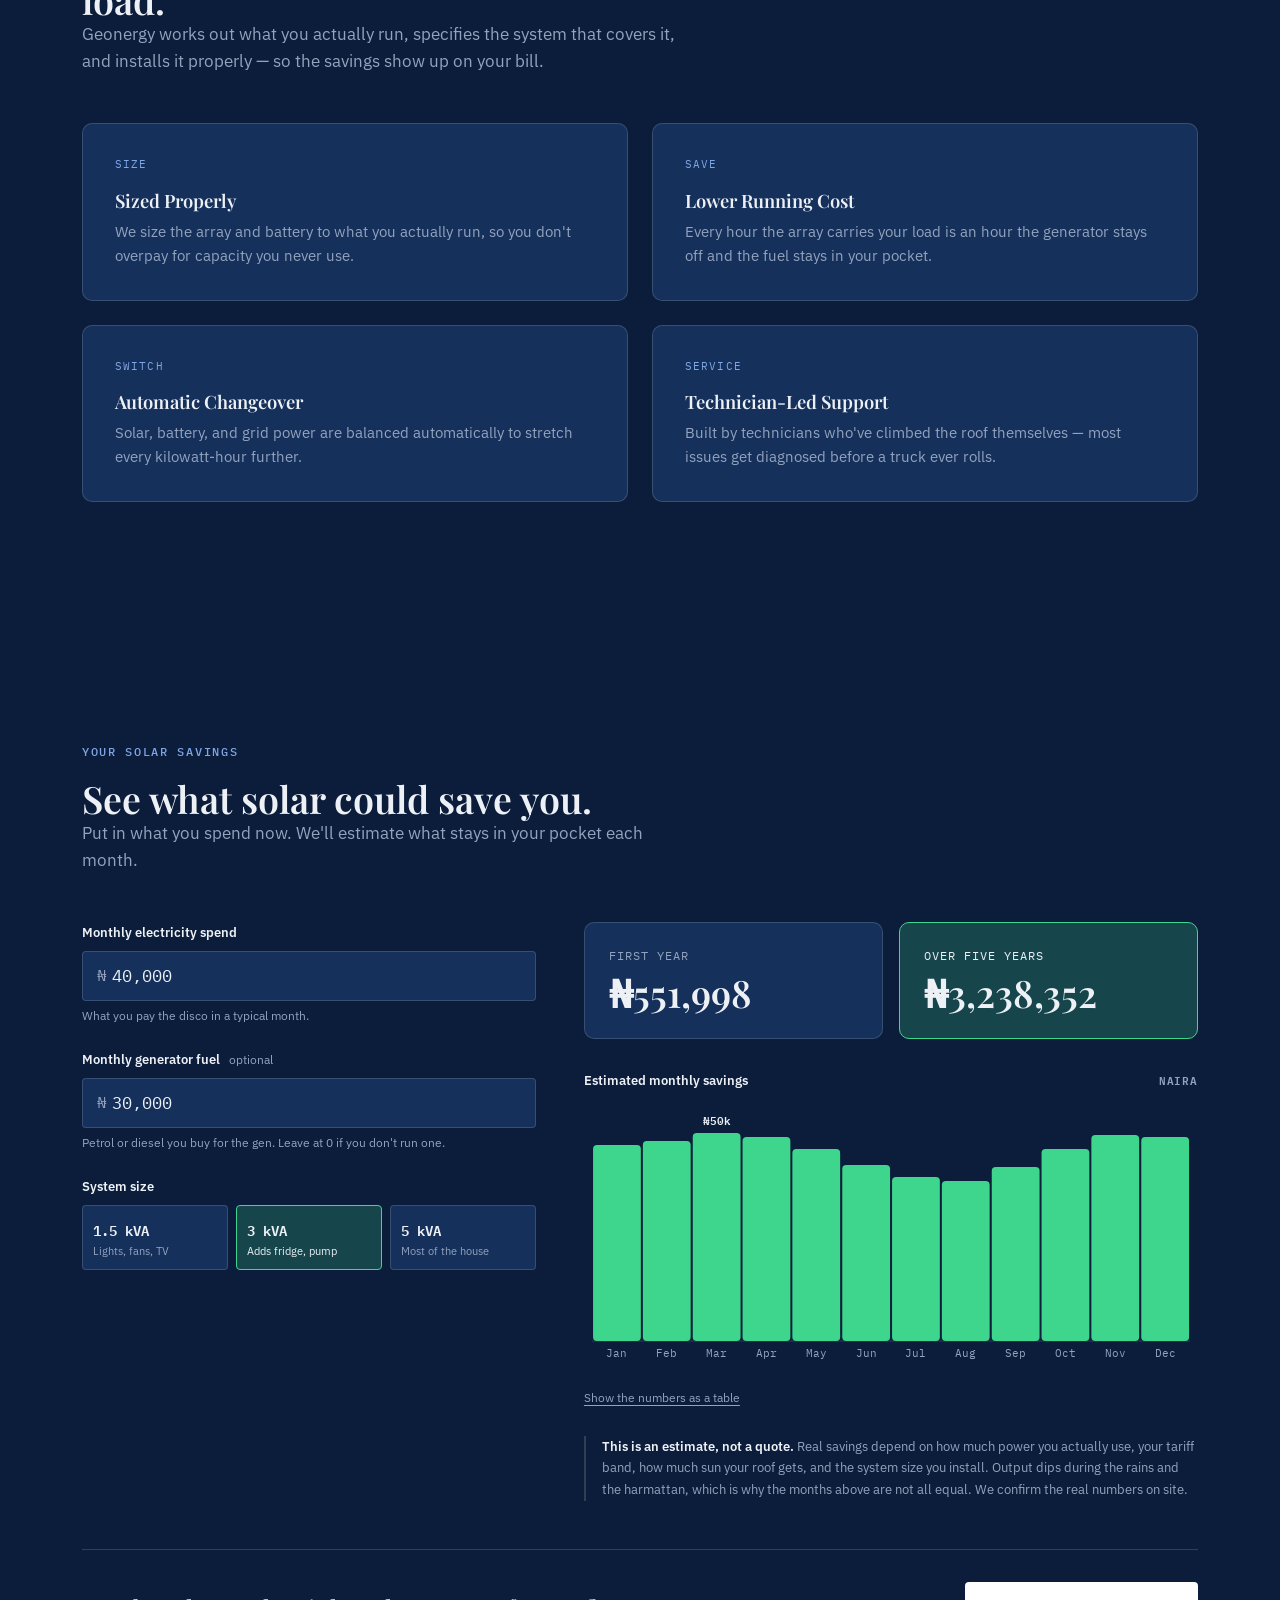
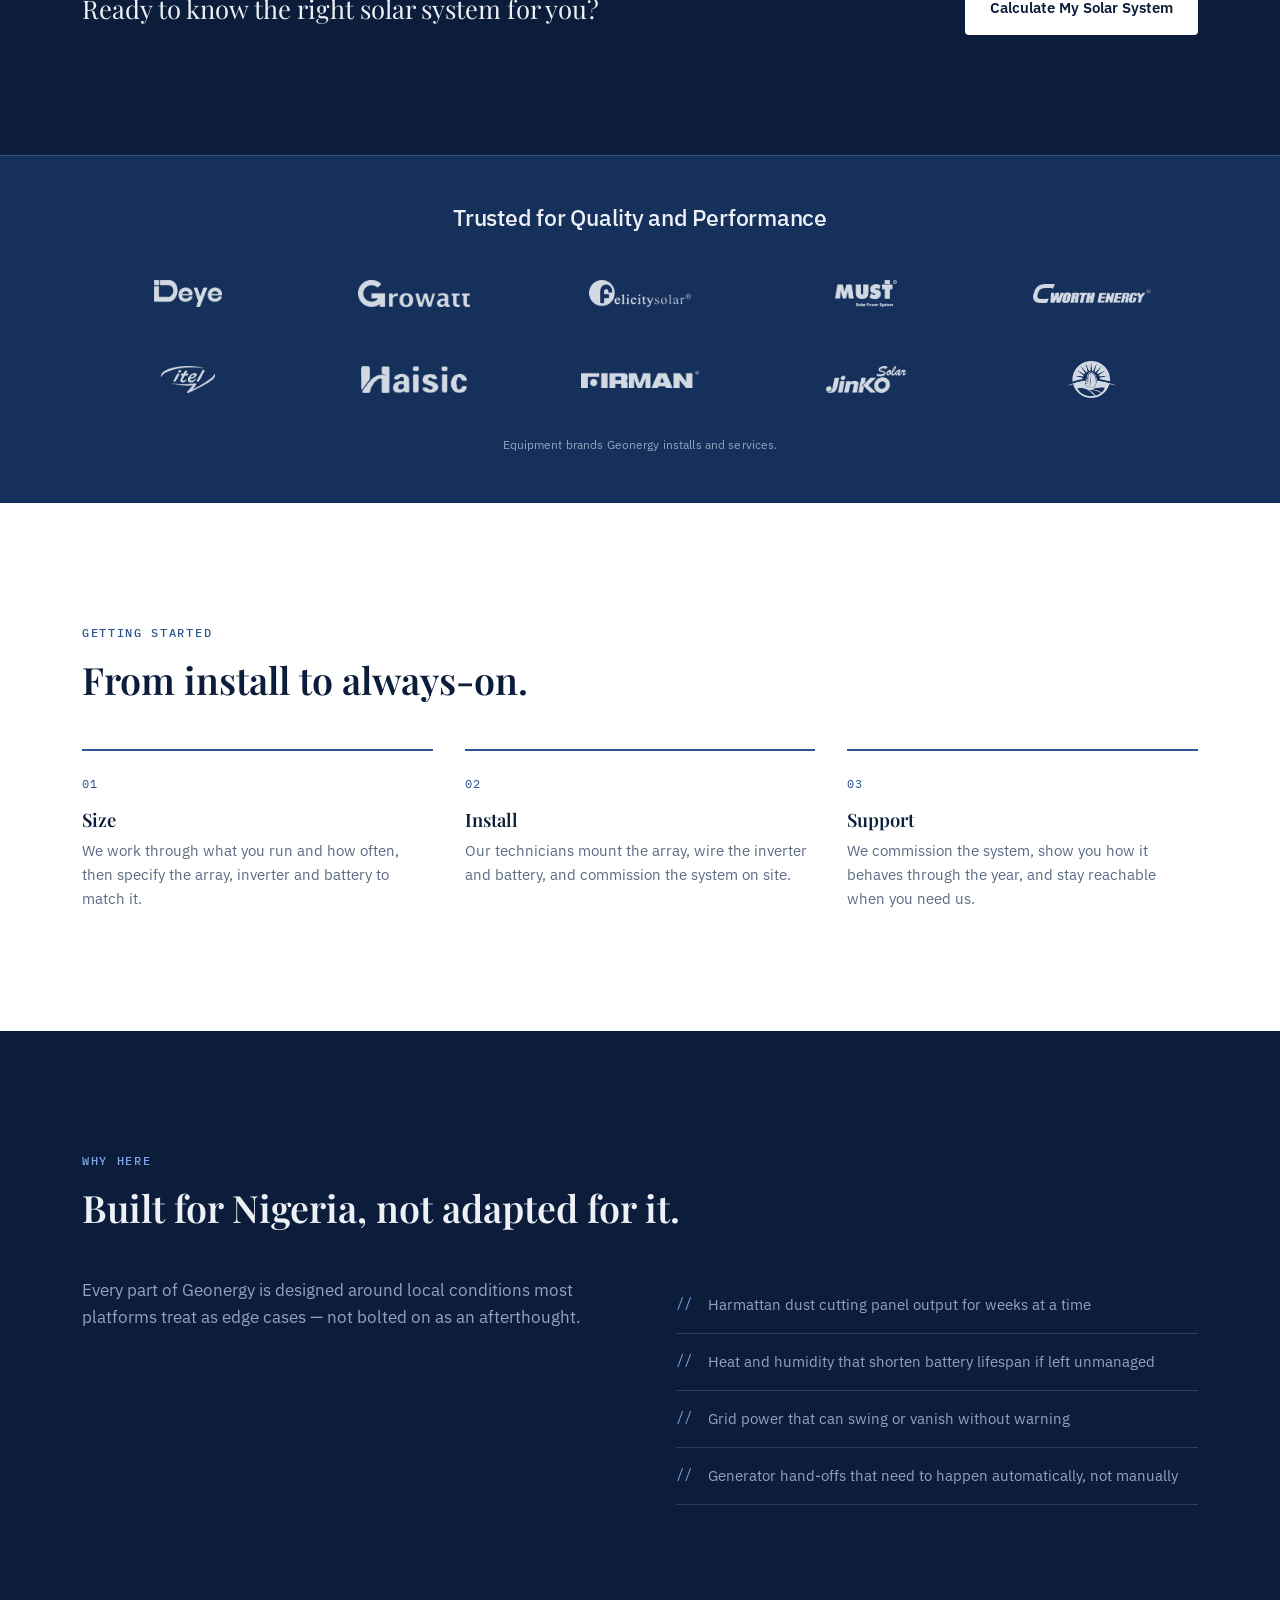
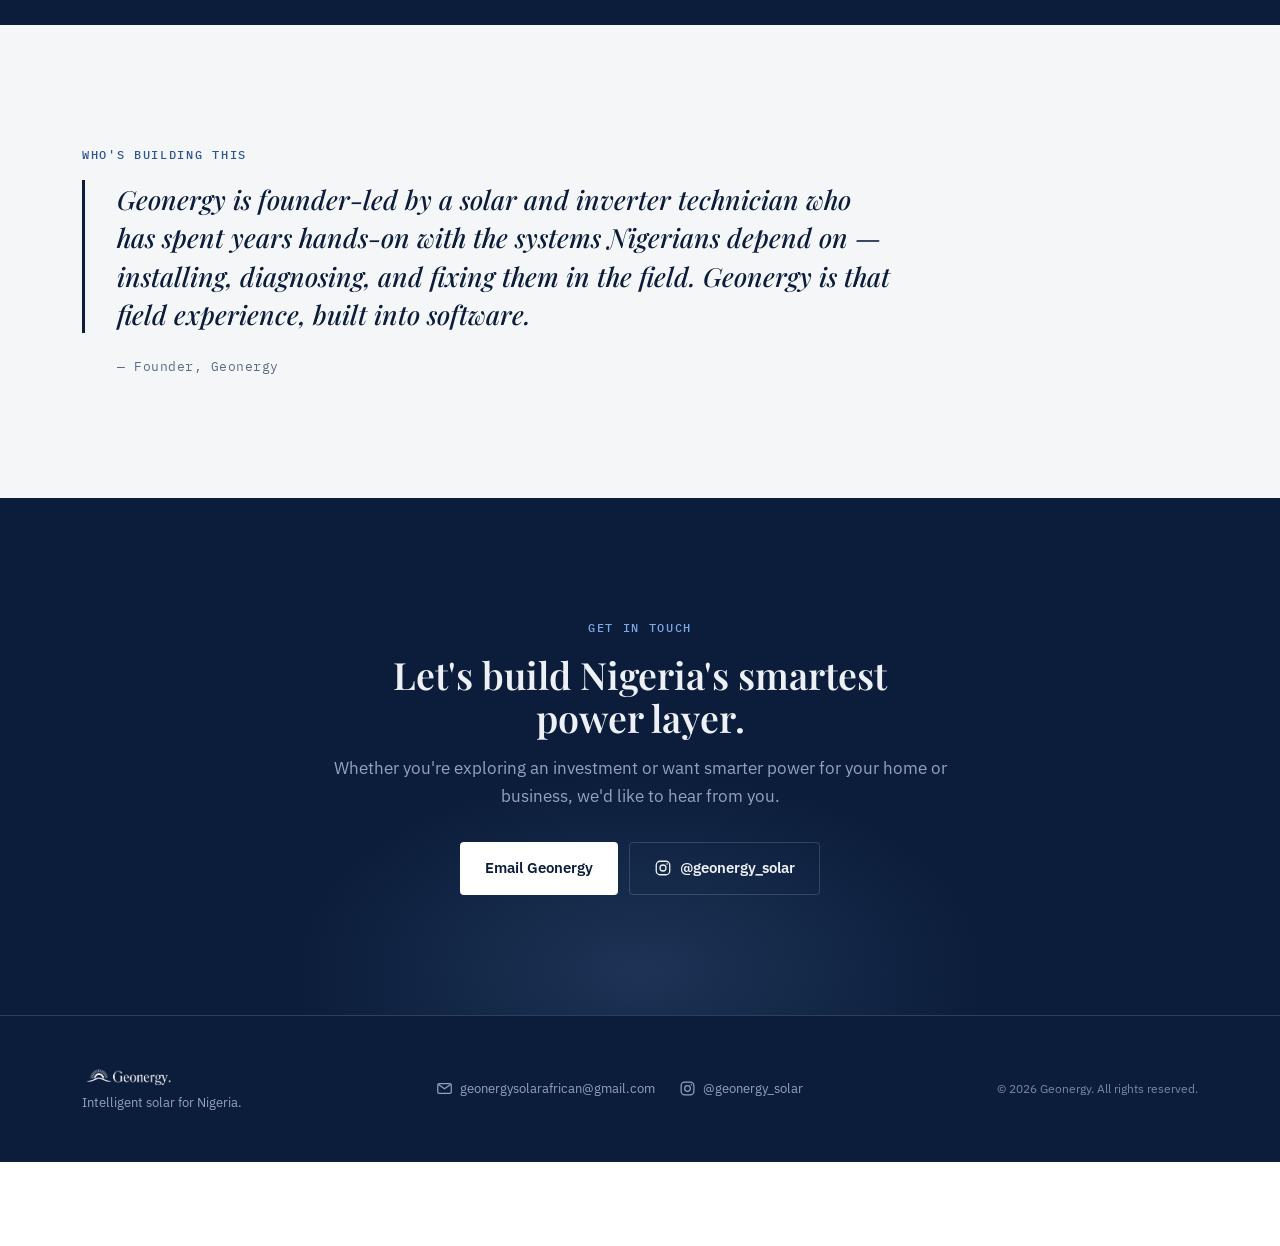
==== commit 69312a9a: "Move the assistant into the header, behind Geonergy's own mark The floating pill announced itself wi" ====
--- a/index.html
+++ b/index.html
@@ -115,6 +115,8 @@
   .nav-links a { font-size: 0.9rem; color: var(--muted-on-white); transition: color 0.2s; }
   .nav-links a:hover { color: var(--text-on-white); }
   .nav-right { display: flex; align-items: center; gap: var(--space-3); }
+
+
   .nav-cta { background: var(--navy); color: var(--white); font-weight: 600; font-size: 0.85rem; padding: 0.6rem 1.15rem; border-radius: var(--radius-sm); }
   .nav-cta:hover { background: var(--navy-3); }
   .nav-toggle { display: none; color: var(--text-on-white); font-size: 1.4rem; padding: 0.2rem; }
@@ -129,6 +131,22 @@
     }
     .nav-links.open { display: flex; }
     .nav-toggle { display: block; }
+  }
+
+  /* Phone header. It carries a wordmark, the AI button, the CTA and the menu
+     toggle on one line; with the desktop gutter that is more than fits on a
+     360px screen, so the gutter, the gap and finally the CTA's own padding
+     give way rather than "Get in Touch" wrapping onto a second line.
+     These sit after the nav rules above deliberately - a media query does not
+     outrank a later rule of the same specificity. */
+  @media (max-width: 480px) {
+    .nav .container { padding-left: var(--space-3); padding-right: var(--space-3); }
+    .nav-right { gap: 0.55rem; }
+  }
+  @media (max-width: 359px) {
+    .nav .container { padding-left: var(--space-2); padding-right: var(--space-2); }
+    .nav-right { gap: 0.4rem; }
+    .nav-cta { padding: 0.55rem 0.7rem; font-size: 0.78rem; }
   }
 
   /* ---------------------------------------------------------------
--- a/assets/assistant.css
+++ b/assets/assistant.css
@@ -2,31 +2,48 @@
    Shared by index, store, calculator and inverter. Tokens come from
    geonergy.css; nothing here needs a framework or an icon font.
 
-   The launcher sits above the floating dock rather than beside it: the dock
-   is bottom-centre and grows to nearly full width on a phone, so the only
-   free corner is above it. */
-
+   The launcher is an icon button in the site header rather than a floating
+   pill: the dock already owns the bottom of the screen, and the header is
+   where people look for a tool that belongs to the site. */
+
+/* The launcher lives in the site header, left of "Get in Touch". A circle
+   with a ring round it so it reads as a button rather than decoration, and
+   nothing but Geonergy's own sun-and-horizon mark inside it. */
 .ai-launch {
+  flex: none; display: inline-flex; align-items: center; justify-content: center;
+  width: 38px; height: 38px; padding: 0; border-radius: 50%;
+  border: 1px solid rgba(11, 29, 58, 0.18);
+  background: #FFFFFF; color: var(--navy, #0B1D3A); cursor: pointer;
+  transition: background 0.18s ease, color 0.18s ease, border-color 0.18s ease, transform 0.18s ease;
+}
+.ai-launch svg { width: 23px; height: auto; display: block; }
+.ai-launch:hover {
+  background: var(--navy, #0B1D3A); color: #FFFFFF;
+  border-color: var(--navy, #0B1D3A); transform: translateY(-1px);
+}
+.ai-launch:focus-visible { outline: 2px solid #3DD68C; outline-offset: 2px; }
+.ai-launch[hidden] { display: none; }
+
+/* Only for a page with no site header to sit in. */
+.ai-launch--float {
   position: fixed; right: 16px; bottom: 92px; z-index: 95;
-  display: inline-flex; align-items: center; gap: 0.55rem;
-  padding: 0.85rem 1.15rem; border-radius: 999px; border: none;
-  background: var(--navy, #0B1D3A); color: #fff;
-  font-family: var(--font-body, system-ui), sans-serif;
-  font-size: 0.92rem; font-weight: 600; letter-spacing: -0.01em;
-  box-shadow: 0 10px 30px rgba(11,29,58,0.32), 0 2px 8px rgba(11,29,58,0.18);
-  cursor: pointer; transition: transform 0.16s ease, box-shadow 0.16s ease;
-}
-.ai-launch:hover { transform: translateY(-2px); box-shadow: 0 14px 38px rgba(11,29,58,0.38); }
-.ai-launch:focus-visible { outline: 2px solid #3DD68C; outline-offset: 3px; }
-.ai-launch svg { width: 19px; height: 19px; flex: none; }
-.ai-launch[hidden] { display: none; }
-@media (max-width: 460px) {
-  /* Still a pill, not a bar. Full width here would read as a second
-     navigation strip stacked on the dock and cover the page. */
-  .ai-launch { right: 12px; bottom: 86px; padding: 0.72rem 1rem; font-size: 0.86rem; }
-  .ai-launch svg { width: 17px; height: 17px; }
-}
-@media (prefers-reduced-motion: reduce) { .ai-launch { transition: none; } }
+  width: 46px; height: 46px;
+  box-shadow: 0 10px 30px rgba(11, 29, 58, 0.30), 0 2px 8px rgba(11, 29, 58, 0.18);
+}
+.ai-launch--float svg { width: 27px; height: auto; }
+
+@media (max-width: 420px) {
+  .ai-launch { width: 36px; height: 36px; }
+  .ai-launch svg { width: 22px; height: auto; }
+}
+@media (max-width: 359px) {
+  .ai-launch { width: 32px; height: 32px; }
+  .ai-launch svg { width: 20px; height: auto; }
+}
+@media (prefers-reduced-motion: reduce) {
+  .ai-launch { transition: none; }
+  .ai-launch:hover { transform: none; }
+}
 
 /* ---- panel ---- */
 .ai-scrim {
@@ -67,7 +84,7 @@
   display: grid; place-items: center; background: rgba(61,214,140,0.18);
   color: #3DD68C;
 }
-.ai-head-mark svg { width: 19px; height: 19px; }
+.ai-head-mark svg { width: 22px; height: auto; }
 .ai-head-text { flex: 1; min-width: 0; }
 .ai-head-title { display: block; font-size: 0.95rem; font-weight: 600; line-height: 1.2; }
 .ai-head-sub { display: block; font-size: 0.72rem; color: #93A3BE; margin-top: 0.1rem; }
@@ -208,3 +225,28 @@
 .ai-msg.ai .ai-quote .ai-note { margin-top: 0.55rem; }
 .ai-msg.ai .ai-cta { margin-top: 0.75rem; }
 .ai-hours { border-top: 1px solid rgba(11,29,58,0.10); padding-top: 0.55rem; }
+
+/* ---- side-by-side comparison ---- */
+.ai-cmp {
+  border: 1px solid rgba(11,29,58,0.14); border-radius: 10px;
+  overflow: hidden; margin: 0.55rem 0 0.7rem; font-size: 0.8rem;
+}
+.ai-cmp-head {
+  display: grid; grid-template-columns: 1fr 1fr;
+  background: var(--navy, #0B1D3A); color: #EDF1F6; font-weight: 600;
+  /* Sticks to the top of the scrolling log, so you can still see which
+     column is which eight rows down a long table. */
+  position: sticky; top: 0; z-index: 1;
+}
+.ai-cmp-head span { padding: 0.5rem 0.6rem; line-height: 1.3; }
+.ai-cmp-head span + span { border-left: 1px solid rgba(237,241,246,0.22); }
+.ai-cmp-row { border-top: 1px solid rgba(11,29,58,0.09); }
+.ai-cmp-row:first-of-type { border-top: none; }
+.ai-cmp-key {
+  font-size: 0.66rem; letter-spacing: 0.06em; text-transform: uppercase;
+  color: #5B6B84; padding: 0.5rem 0.6rem 0.15rem;
+}
+.ai-cmp-vals { display: grid; grid-template-columns: 1fr 1fr; padding: 0 0 0.5rem; }
+.ai-cmp-vals span { padding: 0 0.6rem; line-height: 1.45; }
+.ai-cmp-vals span + span { border-left: 1px solid rgba(11,29,58,0.09); }
+.ai-msg.ai .ai-cmp + p { margin-top: 0.6rem; }
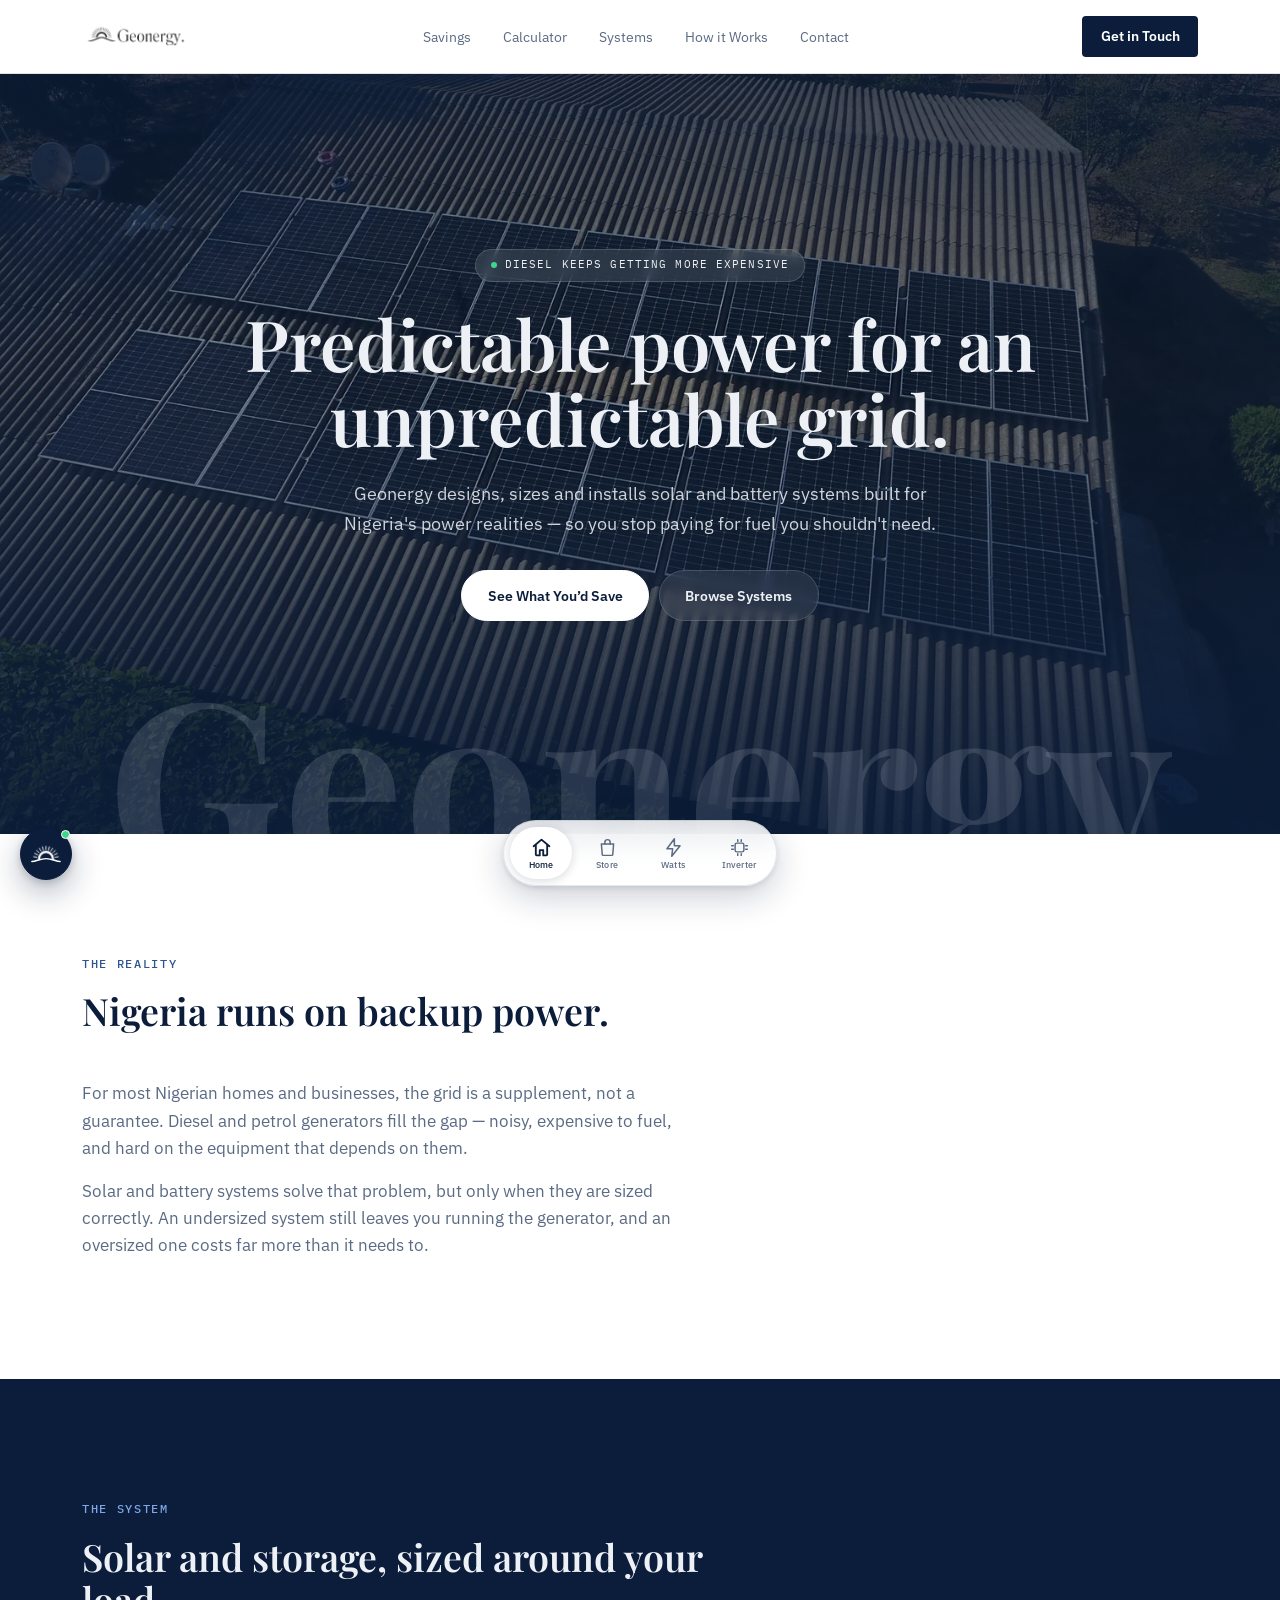
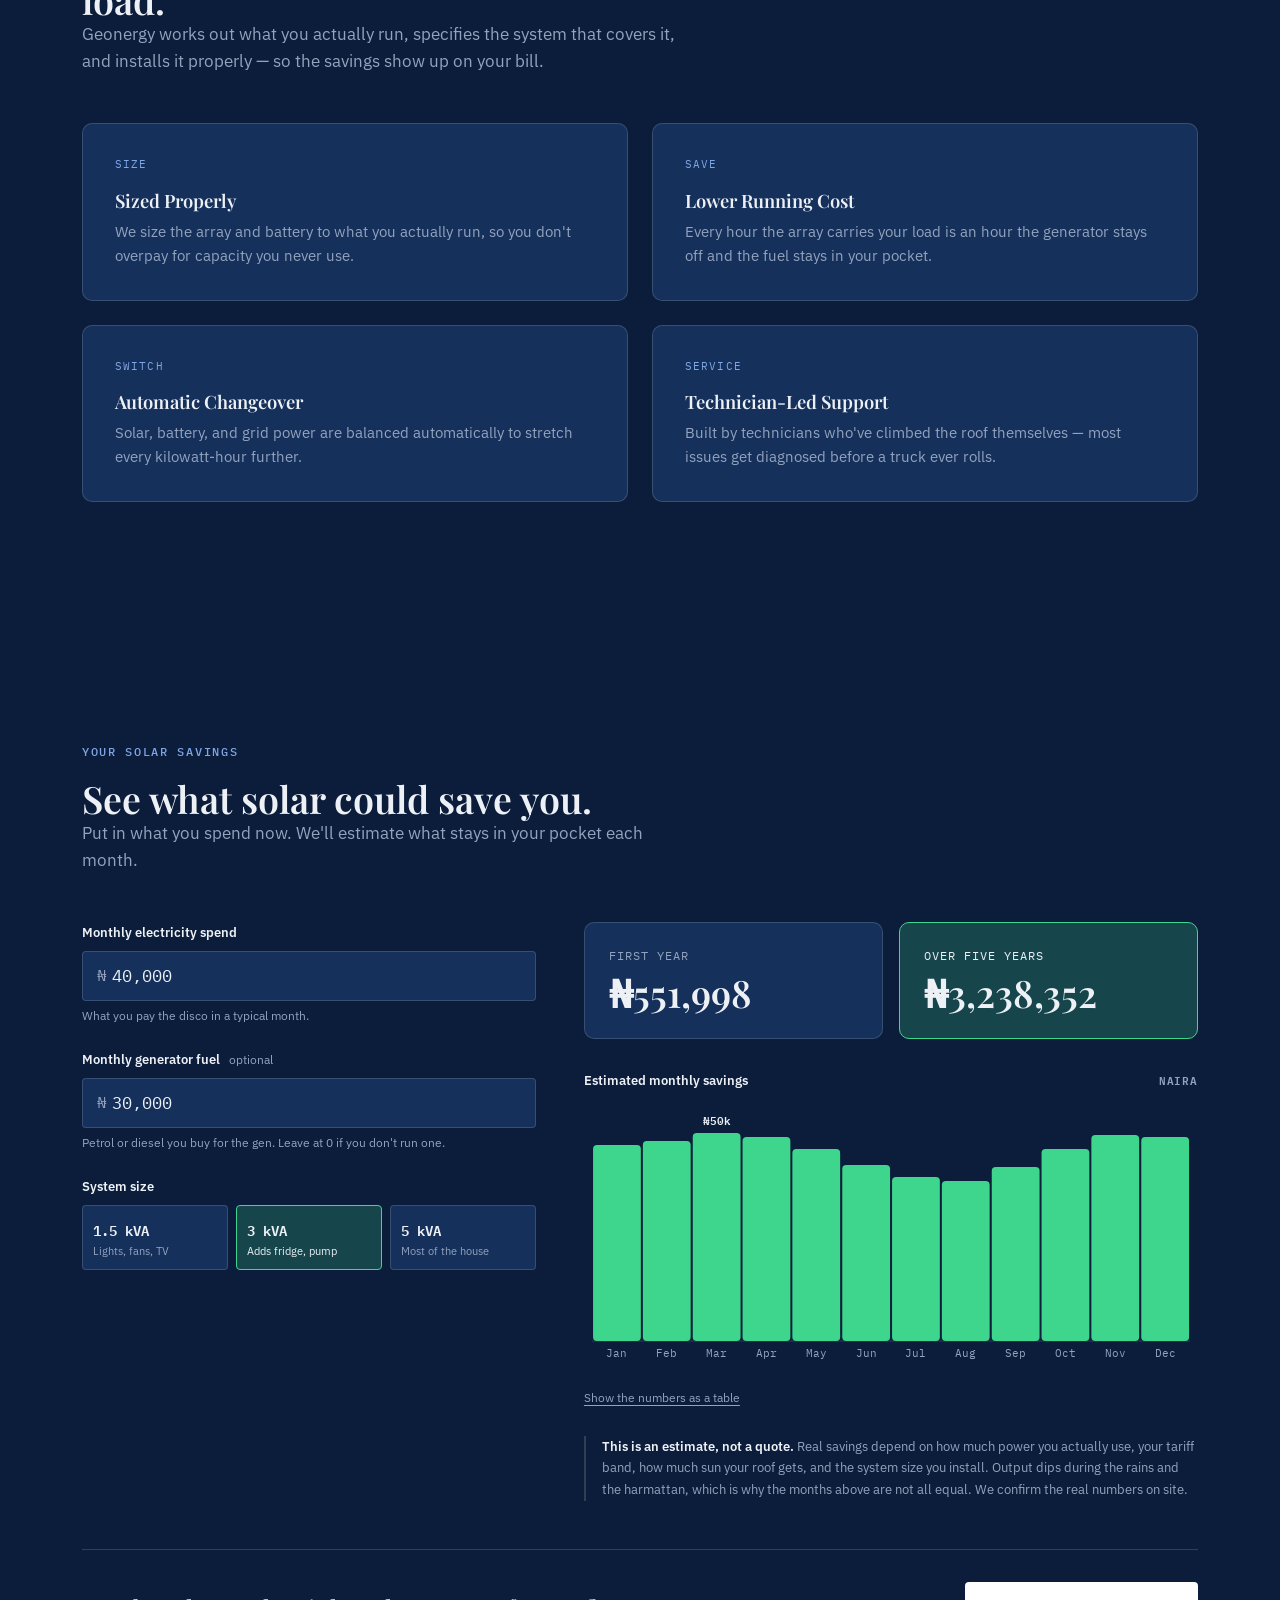
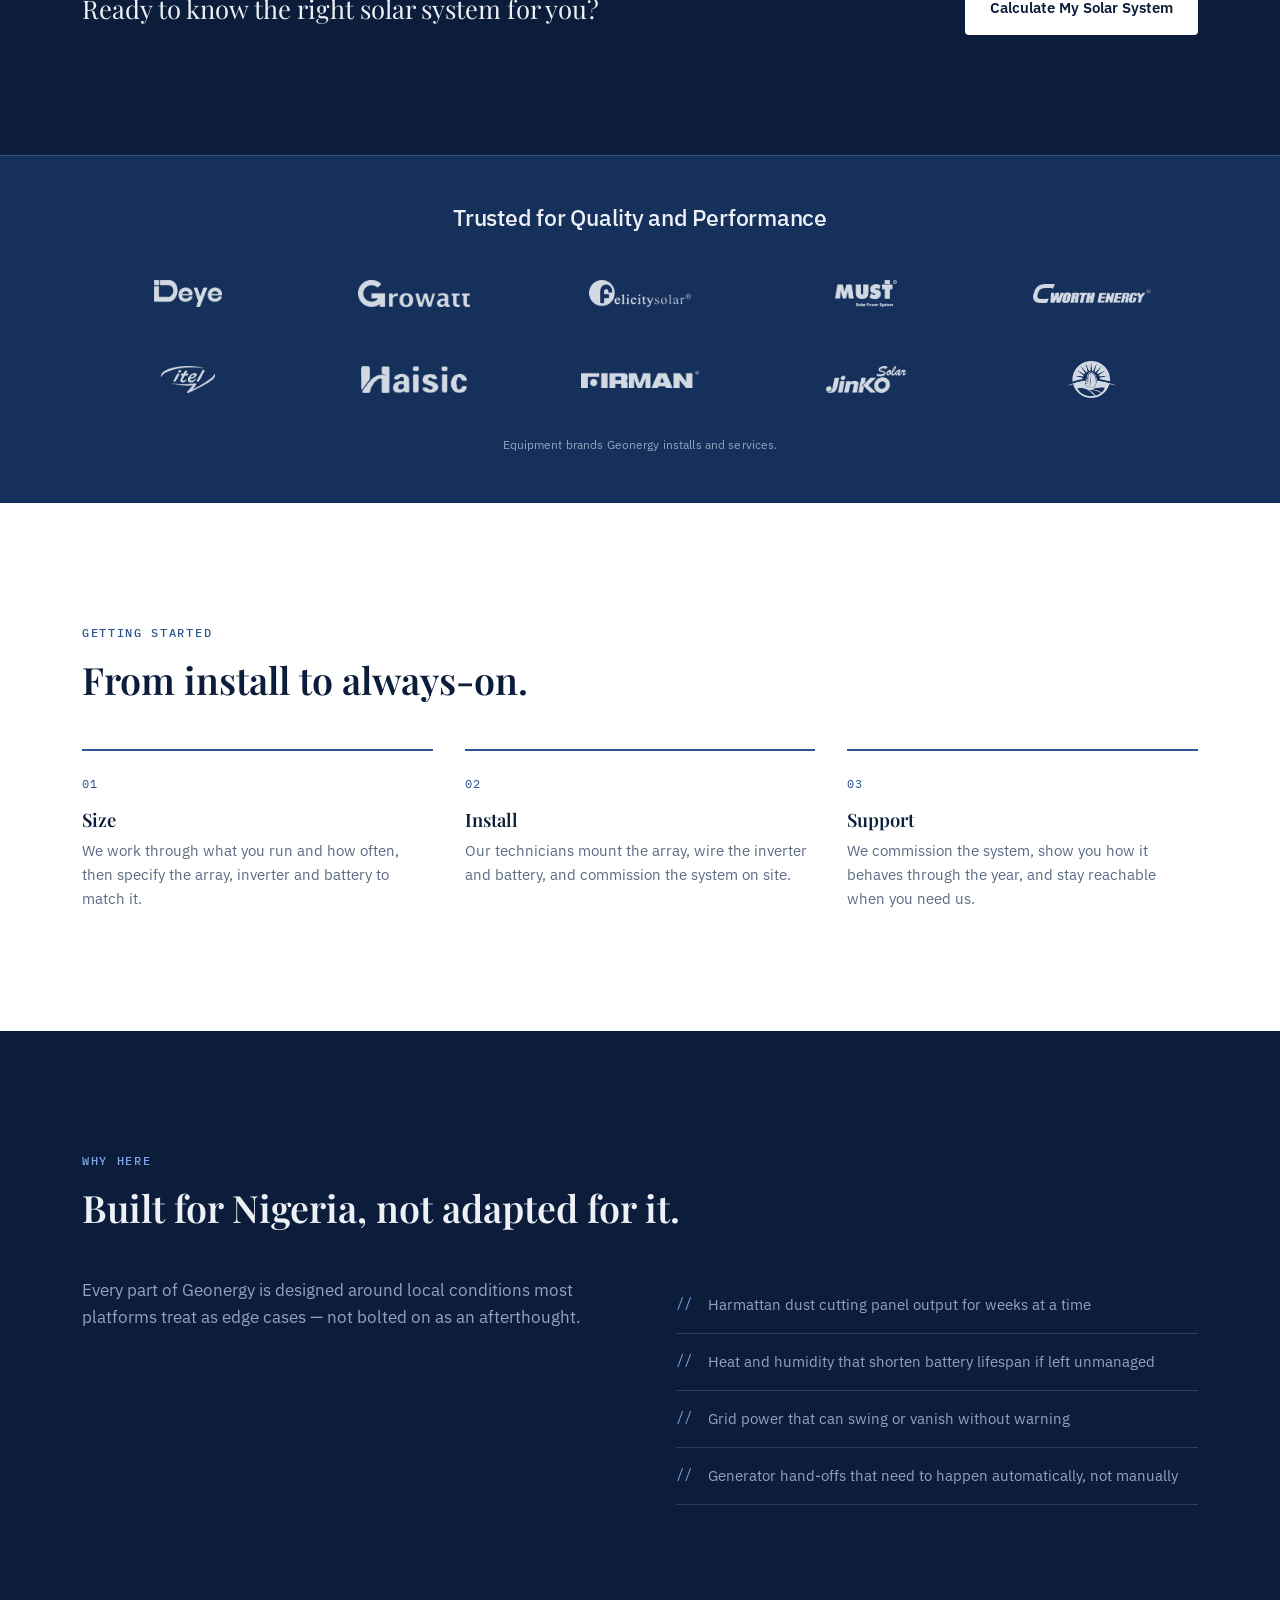
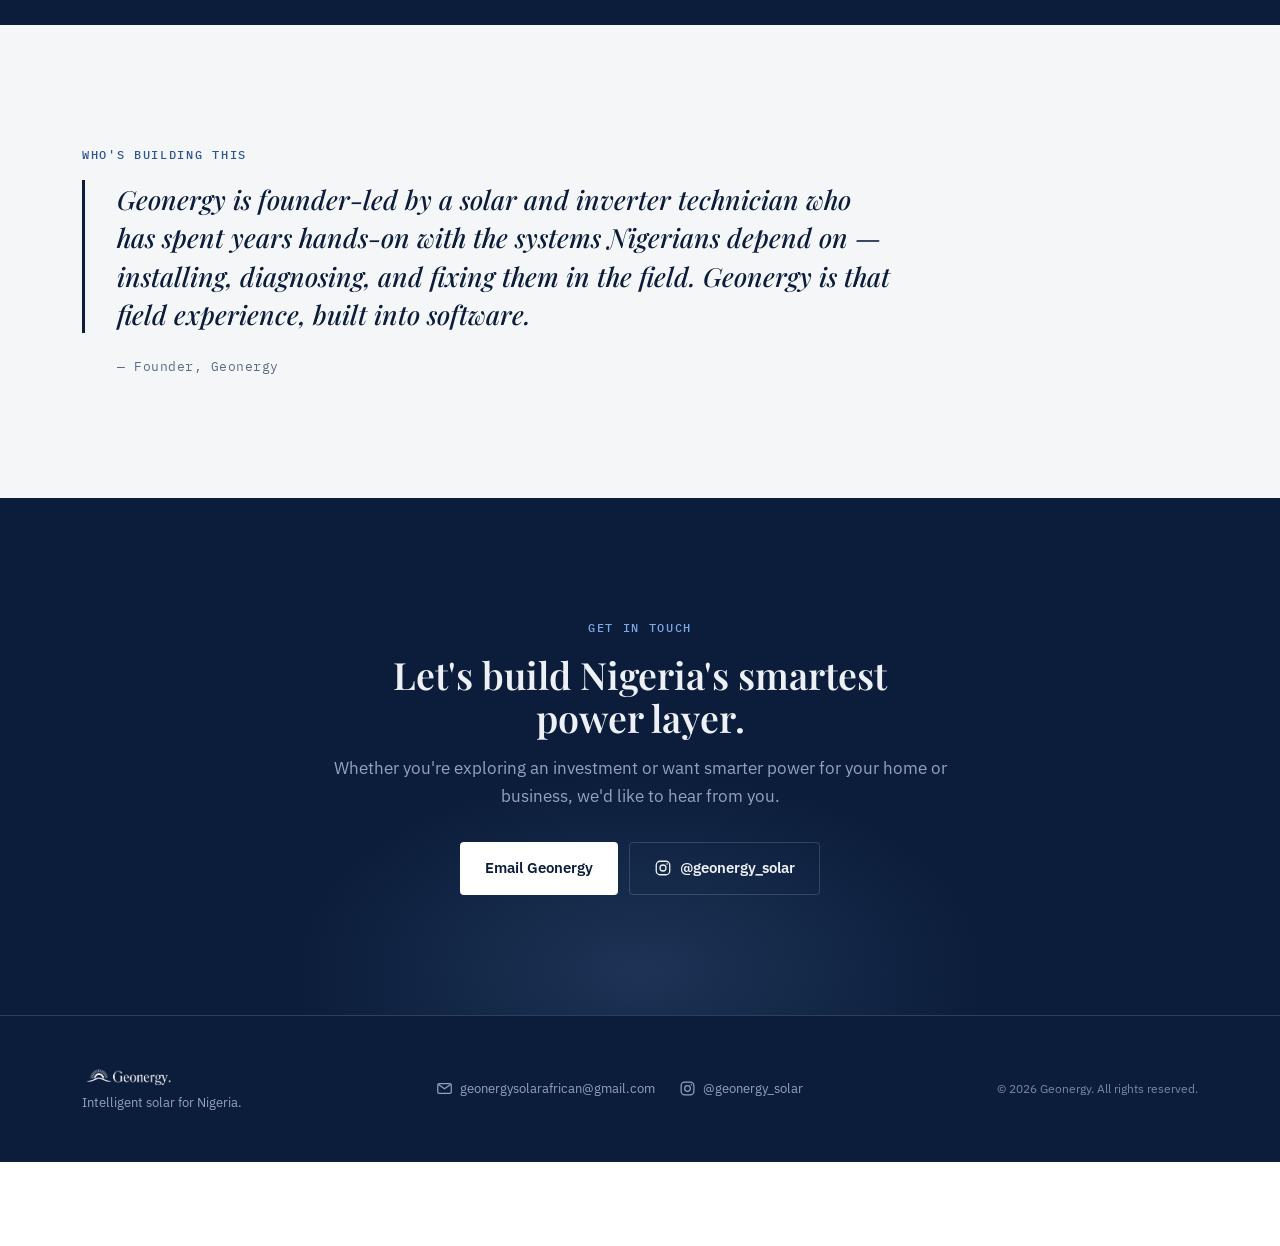
==== commit 724dd606: "Move the button to the bottom-left, and make the hint Liquid Glass The button leaves the header and " ====
--- a/index.html
+++ b/index.html
@@ -133,10 +133,10 @@
     .nav-toggle { display: block; }
   }
 
-  /* Phone header. It carries a wordmark, the AI button, the CTA and the menu
-     toggle on one line; with the desktop gutter that is more than fits on a
-     360px screen, so the gutter, the gap and finally the CTA's own padding
-     give way rather than "Get in Touch" wrapping onto a second line.
+  /* Phone header. The wordmark, the CTA and the menu toggle share one line,
+     and with the desktop gutter that is more than fits on a small screen, so
+     the gutter, the gap and finally the CTA's own padding give way rather
+     than "Get in Touch" wrapping onto a second line.
      These sit after the nav rules above deliberately - a media query does not
      outrank a later rule of the same specificity. */
   @media (max-width: 480px) {
--- a/assets/assistant.css
+++ b/assets/assistant.css
@@ -6,43 +6,105 @@
    pill: the dock already owns the bottom of the screen, and the header is
    where people look for a tool that belongs to the site. */
 
-/* The launcher lives in the site header, left of "Get in Touch". A circle
-   with a ring round it so it reads as a button rather than decoration, and
-   nothing but Geonergy's own sun-and-horizon mark inside it. */
+/* ---------------------------------------------------------------
+   LAUNCHER
+   A round button in the site header carrying Geonergy's own mark.
+
+   Two problems this shape solves. The header already shows that same sun
+   in the wordmark, so a hairline outline read as the logo printed twice
+   rather than as a control; a filled tint and a live dot make it a button.
+   And it carries no label by design, so motion does the introducing: the
+   sun comes up once on a first visit, and the mark answers the pointer.
+   --------------------------------------------------------------- */
 .ai-launch {
+  position: relative;
   flex: none; display: inline-flex; align-items: center; justify-content: center;
-  width: 38px; height: 38px; padding: 0; border-radius: 50%;
-  border: 1px solid rgba(11, 29, 58, 0.18);
-  background: #FFFFFF; color: var(--navy, #0B1D3A); cursor: pointer;
-  transition: background 0.18s ease, color 0.18s ease, border-color 0.18s ease, transform 0.18s ease;
-}
-.ai-launch svg { width: 23px; height: auto; display: block; }
-.ai-launch:hover {
+  width: 40px; height: 40px; padding: 0; border-radius: 50%;
+  border: 1px solid rgba(11, 29, 58, 0.10);
+  background: rgba(11, 29, 58, 0.055);
+  color: var(--navy, #0B1D3A); cursor: pointer;
+  /* Sits after "Get in Touch", before the menu button, at every width - the
+     DOM order puts it there and nothing reorders it. */
+  transition: background 0.2s ease, color 0.2s ease, border-color 0.2s ease,
+              transform 0.2s cubic-bezier(0.22, 1, 0.36, 1), box-shadow 0.2s ease;
+}
+.ai-launch svg { width: 24px; height: auto; display: block; overflow: visible; }
+.ai-launch:hover, .ai-launch.is-open {
   background: var(--navy, #0B1D3A); color: #FFFFFF;
-  border-color: var(--navy, #0B1D3A); transform: translateY(-1px);
-}
-.ai-launch:focus-visible { outline: 2px solid #3DD68C; outline-offset: 2px; }
+  border-color: var(--navy, #0B1D3A);
+  box-shadow: 0 6px 16px rgba(11, 29, 58, 0.22);
+}
+.ai-launch:hover { transform: translateY(-1px); }
+.ai-launch:active { transform: scale(0.94); transition-duration: 0.09s; }
+.ai-launch:focus-visible { outline: 2px solid #3DD68C; outline-offset: 3px; }
 .ai-launch[hidden] { display: none; }
 
-/* Only for a page with no site header to sit in. */
+/* Live dot. Not a badge to be cleared - a quiet "there is something here",
+   in the brand green, ringed so it holds on both the light and navy states. */
+.ai-dot {
+  position: absolute; top: 1px; right: 1px;
+  width: 9px; height: 9px; border-radius: 50%;
+  background: #3DD68C; border: 1.5px solid #FFFFFF;
+  transition: border-color 0.2s ease;
+}
+.ai-launch:hover .ai-dot, .ai-launch.is-open .ai-dot { border-color: var(--navy, #0B1D3A); }
+
+/* ---- the mark's own motion ---- */
+.gm-rays, .gm-sun {
+  transform-box: view-box; transform-origin: 12px 10.3px;
+  transition: transform 0.35s cubic-bezier(0.22, 1, 0.36, 1);
+}
+.ai-launch:hover .gm-rays { transform: rotate(7deg) scale(1.1); }
+.ai-launch:hover .gm-sun { transform: translateY(-0.5px); }
+
+@keyframes aiSunRise {
+  from { transform: translateY(4px); opacity: 0; }
+  60%  { opacity: 1; }
+  to   { transform: none; opacity: 1; }
+}
+@keyframes aiRayFan {
+  from { transform: rotate(-14deg) scale(0.45); opacity: 0; }
+  to   { transform: none; opacity: 1; }
+}
+/* Two pulses, then it stops for good. */
+@keyframes aiRing {
+  0%   { box-shadow: 0 0 0 0 rgba(61, 214, 140, 0.5); }
+  70%  { box-shadow: 0 0 0 11px rgba(61, 214, 140, 0); }
+  100% { box-shadow: 0 0 0 0 rgba(61, 214, 140, 0); }
+}
+
+/* The horizon never animates. Drawing it left the button empty for a
+   quarter of a second, which reads as a glitch rather than a sunrise - and
+   the ground is exactly the thing that should already be there when the sun
+   comes up behind it. */
+.ai-launch.is-intro { animation: aiRing 1.7s ease-out 2; }
+.ai-launch.is-intro .gm-sun { animation: aiSunRise 0.7s cubic-bezier(0.22, 1, 0.36, 1) 0.1s both; }
+.ai-launch.is-intro .gm-rays { animation: aiRayFan 0.7s cubic-bezier(0.22, 1, 0.36, 1) 0.36s both; }
+
+/* Bottom-left corner. The dock is centred and its left edge sits at about
+   half the leftover width, so above 460px there is clear room in the corner;
+   below that the dock reaches across and the button lifts above it instead,
+   staying on the left. Measured, not guessed: at 360px the dock starts 59px
+   in, which a 52px button in the corner would run straight into. */
 .ai-launch--float {
-  position: fixed; right: 16px; bottom: 92px; z-index: 95;
-  width: 46px; height: 46px;
-  box-shadow: 0 10px 30px rgba(11, 29, 58, 0.30), 0 2px 8px rgba(11, 29, 58, 0.18);
-}
-.ai-launch--float svg { width: 27px; height: auto; }
-
-@media (max-width: 420px) {
-  .ai-launch { width: 36px; height: 36px; }
-  .ai-launch svg { width: 22px; height: auto; }
-}
-@media (max-width: 359px) {
-  .ai-launch { width: 32px; height: 32px; }
-  .ai-launch svg { width: 20px; height: auto; }
-}
+  position: fixed; left: 20px; bottom: 20px; right: auto; z-index: 95;
+  width: 52px; height: 52px; background: var(--navy, #0B1D3A); color: #fff;
+  border-color: var(--navy, #0B1D3A);
+  box-shadow: 0 12px 32px rgba(11, 29, 58, 0.32), 0 2px 8px rgba(11, 29, 58, 0.20);
+}
+.ai-launch--float svg { width: 30px; }
+@media (max-width: 460px) {
+  .ai-launch--float { left: 16px; bottom: 92px; width: 50px; height: 50px; }
+  .ai-launch--float svg { width: 29px; }
+}
+
 @media (prefers-reduced-motion: reduce) {
-  .ai-launch { transition: none; }
-  .ai-launch:hover { transform: none; }
+  .ai-launch, .gm-rays, .gm-sun { transition: none; }
+  .ai-launch:hover, .ai-launch:active { transform: none; }
+  .ai-launch:hover .gm-rays, .ai-launch:hover .gm-sun { transform: none; }
+  .ai-launch.is-intro,
+  .ai-launch.is-intro .gm-sun,
+  .ai-launch.is-intro .gm-rays { animation: none; }
 }
 
 /* ---- panel ---- */
@@ -250,3 +312,161 @@
 .ai-cmp-vals span { padding: 0 0.6rem; line-height: 1.45; }
 .ai-cmp-vals span + span { border-left: 1px solid rgba(11,29,58,0.09); }
 .ai-msg.ai .ai-cmp + p { margin-top: 0.6rem; }
+
+/* ---------------------------------------------------------------
+   PANEL MOTION
+   Nothing decorative. Each piece of movement answers a question the
+   customer would otherwise have to work out: what just opened, what is
+   new since I last looked, and is it still thinking.
+   --------------------------------------------------------------- */
+
+/* The panel's own mark replays the sunrise each time it opens. That one is
+   user-initiated, so it cannot nag. */
+.ai-head-mark.is-rising .gm-sun { animation: aiSunRise 0.65s cubic-bezier(0.22, 1, 0.36, 1) 0.06s both; }
+.ai-head-mark.is-rising .gm-rays { animation: aiRayFan 0.65s cubic-bezier(0.22, 1, 0.36, 1) 0.3s both; }
+
+/* New messages rise into place, so a long answer arriving below the fold
+   still reads as something that just happened. */
+@keyframes aiMsgIn {
+  from { opacity: 0; transform: translateY(8px); }
+  to   { opacity: 1; transform: none; }
+}
+.ai-msg { animation: aiMsgIn 0.32s cubic-bezier(0.22, 1, 0.36, 1) both; }
+
+/* Suggestions arrive just after the answer they belong to, one after the
+   other, so they read as offered rather than as part of the text. */
+@keyframes aiChipIn {
+  from { opacity: 0; transform: translateY(5px); }
+  to   { opacity: 1; transform: none; }
+}
+.ai-chips .ai-chip { animation: aiChipIn 0.3s ease-out both; }
+.ai-chips .ai-chip:nth-child(1) { animation-delay: 0.10s; }
+.ai-chips .ai-chip:nth-child(2) { animation-delay: 0.17s; }
+.ai-chips .ai-chip:nth-child(3) { animation-delay: 0.24s; }
+.ai-chips .ai-chip:nth-child(4) { animation-delay: 0.31s; }
+.ai-chips .ai-chip:nth-child(5) { animation-delay: 0.38s; }
+.ai-chip { transition: background 0.15s ease, border-color 0.15s ease, transform 0.15s ease; }
+.ai-chip:hover { border-color: rgba(11, 29, 58, 0.34); transform: translateY(-1px); }
+.ai-chip:active { transform: scale(0.97); }
+
+/* A comparison table is the one answer that arrives as a block rather than
+   as prose - its rows come in so the eye is led down them. */
+@keyframes aiRowIn { from { opacity: 0; } to { opacity: 1; } }
+.ai-cmp-row { animation: aiRowIn 0.3s ease-out both; }
+.ai-cmp-row:nth-child(2) { animation-delay: 0.04s; }
+.ai-cmp-row:nth-child(3) { animation-delay: 0.08s; }
+.ai-cmp-row:nth-child(4) { animation-delay: 0.12s; }
+.ai-cmp-row:nth-child(5) { animation-delay: 0.16s; }
+.ai-cmp-row:nth-child(6) { animation-delay: 0.20s; }
+.ai-cmp-row:nth-child(7) { animation-delay: 0.24s; }
+.ai-cmp-row:nth-child(8) { animation-delay: 0.28s; }
+
+/* The send button acknowledges the press; the quote's WhatsApp button is
+   the end of the journey, so it gets a little more. */
+.ai-send:active, .ai-mic:active, .ai-icon-btn:active { transform: scale(0.92); }
+.ai-send, .ai-mic, .ai-icon-btn { transition: background 0.15s ease, transform 0.1s ease; }
+.ai-cta { transition: background 0.18s ease, transform 0.18s ease, box-shadow 0.18s ease; }
+.ai-cta:hover { transform: translateY(-1px); box-shadow: 0 8px 20px rgba(61, 214, 140, 0.35); }
+.ai-cta:active { transform: scale(0.98); }
+
+/* Stepper feedback in the quote builder: the figure it changes should be
+   seen changing. */
+.ai-stepper button { transition: background 0.14s ease, transform 0.1s ease; }
+.ai-stepper button:active { transform: scale(0.88); }
+
+@media (prefers-reduced-motion: reduce) {
+  .ai-msg, .ai-chips .ai-chip, .ai-cmp-row,
+  .ai-head-mark.is-rising .gm-sun,
+  .ai-head-mark.is-rising .gm-rays { animation: none; }
+  .ai-chip, .ai-send, .ai-mic, .ai-icon-btn, .ai-cta, .ai-stepper button { transition: none; }
+  .ai-chip:hover, .ai-chip:active, .ai-cta:hover, .ai-cta:active,
+  .ai-send:active, .ai-mic:active, .ai-icon-btn:active, .ai-stepper button:active { transform: none; }
+}
+
+/* ---- first-visit hint: Liquid Glass ----
+   Apple's material, translated to what a browser can actually do. Four
+   properties carry it and the rest is restraint:
+
+     blur        - content behind is thrown out of focus
+     saturate    - it picks colour up off whatever it is sitting over, which
+                   is what separates it from flat frosted glass
+     specular    - a bright hairline along the top edge and a rim around it,
+                   so the material catches light and has an edge
+     sheen       - one slow highlight sweep as it arrives, then never again
+
+   Tinted navy rather than clear: it has to carry light text over both the
+   white header and the navy hero, and clear glass would drop the contrast
+   under 3.5:1 over white. At this alpha the worst case measures above 5:1.
+   It hangs above the button and points down at it. */
+.ai-hint {
+  position: absolute; bottom: calc(100% + 13px); left: -2px;
+  top: auto; right: auto; z-index: 96;
+  display: block; width: max-content; max-width: min(236px, calc(100vw - 42px));
+  padding: 0.62rem 0.95rem; border-radius: 999px;
+  background: rgba(11, 29, 58, 0.70);
+  -webkit-backdrop-filter: blur(22px) saturate(185%) brightness(1.04);
+  backdrop-filter: blur(22px) saturate(185%) brightness(1.04);
+  color: #F2F6FB;
+  font-family: var(--font-body, system-ui), sans-serif;
+  font-size: 0.78rem; font-weight: 500; line-height: 1.4;
+  text-align: left; letter-spacing: -0.005em; white-space: normal;
+  box-shadow:
+    inset 0 1px 0 rgba(255, 255, 255, 0.42),
+    inset 0 -1px 0 rgba(255, 255, 255, 0.08),
+    inset 0 0 22px rgba(255, 255, 255, 0.07),
+    0 0 0 1px rgba(255, 255, 255, 0.34),
+    0 16px 38px rgba(11, 29, 58, 0.34),
+    0 3px 10px rgba(11, 29, 58, 0.20);
+  opacity: 0; transform: translateY(8px) scale(0.94); transform-origin: bottom left;
+  transition: opacity 0.34s ease, transform 0.44s cubic-bezier(0.22, 1.1, 0.36, 1);
+}
+
+/* The pointer: a clipped triangle flush under the capsule, not a rotated
+   square overlapping it - two translucent layers stacked where they met and
+   read as a dark notch. It carries its own blur, because a backdrop filter
+   applies only to the element that declares it. */
+.ai-hint::before {
+  content: ''; position: absolute; bottom: -7px; left: 17px;
+  top: auto; right: auto; width: 15px; height: 7px;
+  background: inherit;
+  -webkit-backdrop-filter: blur(22px) saturate(185%) brightness(1.04);
+  backdrop-filter: blur(22px) saturate(185%) brightness(1.04);
+  -webkit-clip-path: polygon(50% 100%, 0 0, 100% 0);
+  clip-path: polygon(50% 100%, 0 0, 100% 0);
+}
+
+/* The sheen. Clipped to its own capsule rather than with overflow, which
+   would take the pointer with it. */
+.ai-hint::after {
+  content: ''; position: absolute; inset: 0; border-radius: inherit;
+  pointer-events: none; opacity: 0;
+  background: linear-gradient(105deg,
+    rgba(255, 255, 255, 0) 32%,
+    rgba(255, 255, 255, 0.26) 47%,
+    rgba(255, 255, 255, 0) 62%);
+  -webkit-clip-path: inset(0 round 999px);
+  clip-path: inset(0 round 999px);
+}
+@keyframes aiSheen {
+  from { transform: translateX(-115%); opacity: 1; }
+  to   { transform: translateX(115%); opacity: 1; }
+}
+
+.ai-hint.show { opacity: 1; transform: none; }
+.ai-hint.show::after { animation: aiSheen 1.45s cubic-bezier(0.4, 0, 0.2, 1) 0.42s both; }
+
+/* Liquid Glass reacts to the pointer. */
+.ai-hint:hover { transform: translateY(-1px); }
+.ai-launch:active .ai-hint { transform: scale(0.98); }
+
+.ai-hint.is-calm { transition: none; opacity: 1; transform: none; }
+.ai-hint.is-calm::after { animation: none; }
+
+@media (max-width: 460px) {
+  .ai-hint { max-width: min(220px, calc(100vw - 46px)); }
+}
+@media (prefers-reduced-motion: reduce) {
+  .ai-hint { transition: none; opacity: 1; transform: none; }
+  .ai-hint::after { animation: none; }
+  .ai-hint:hover, .ai-launch:active .ai-hint { transform: none; }
+}
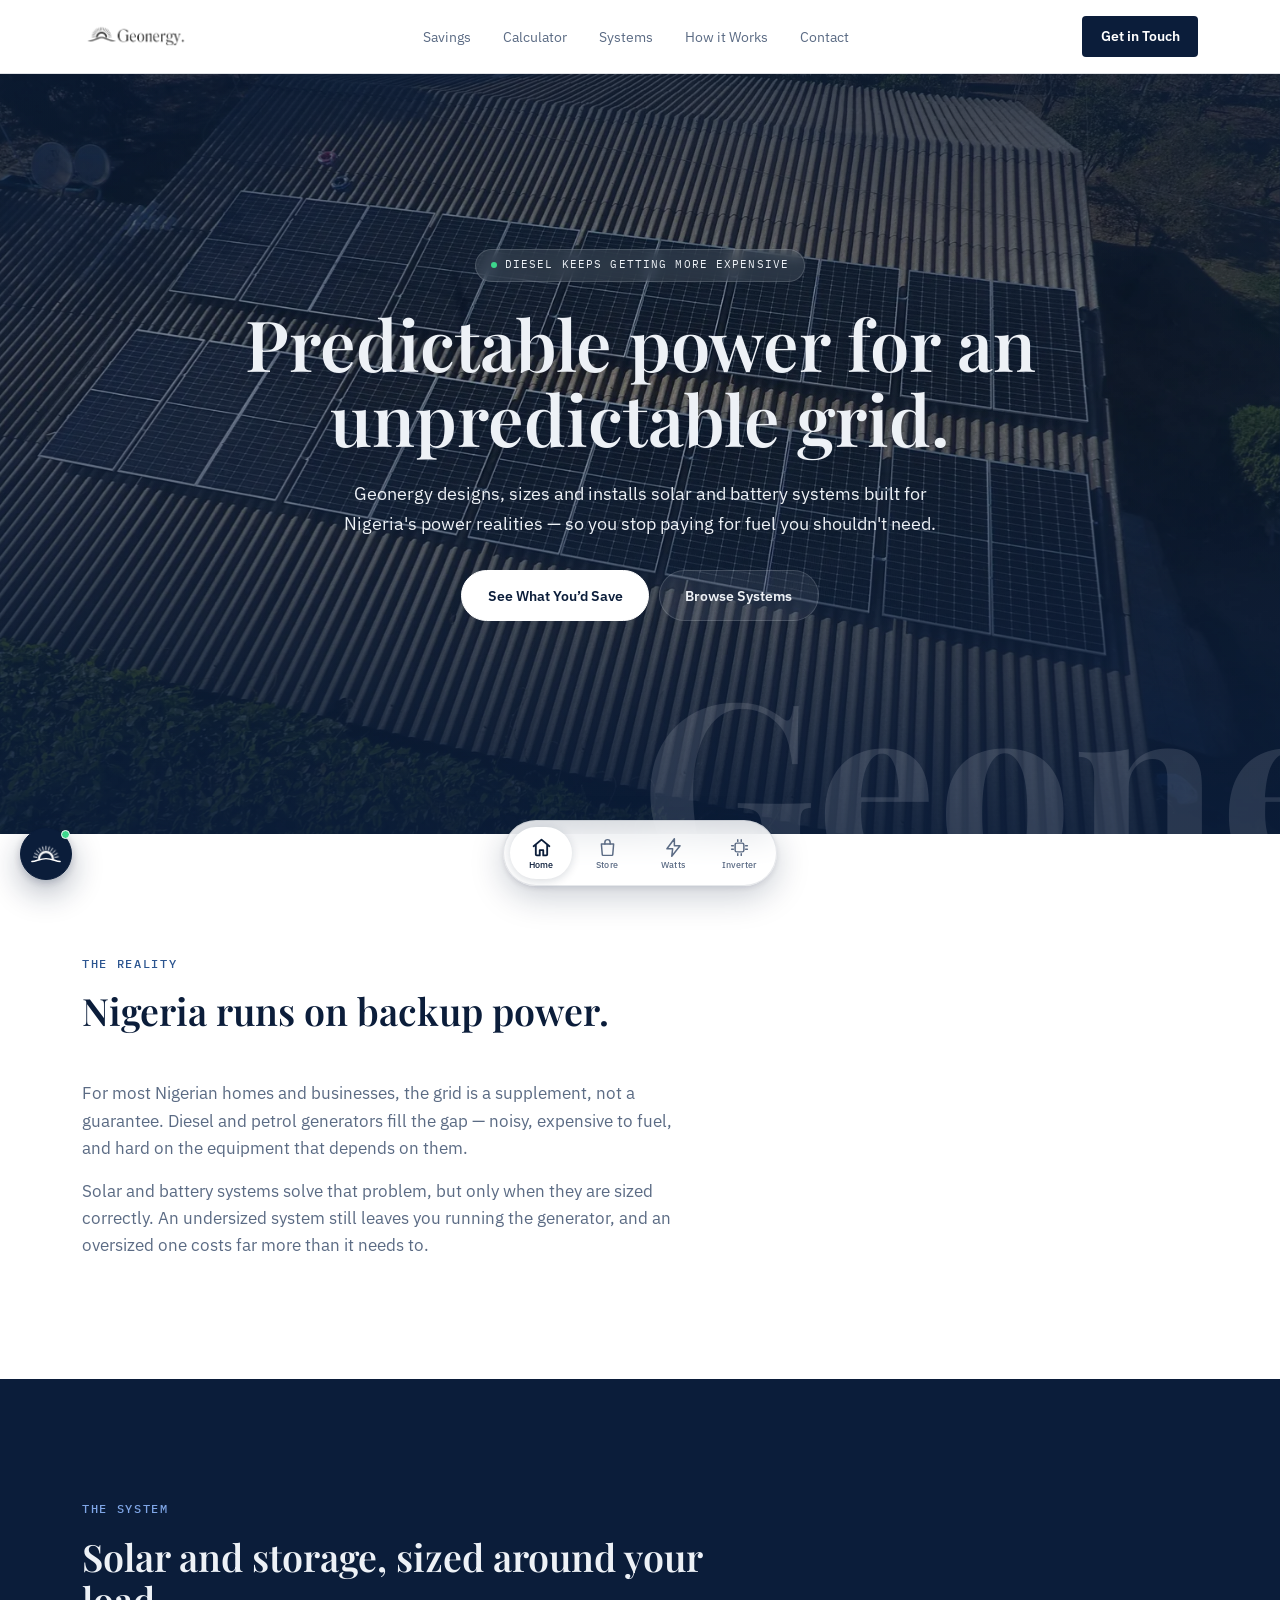
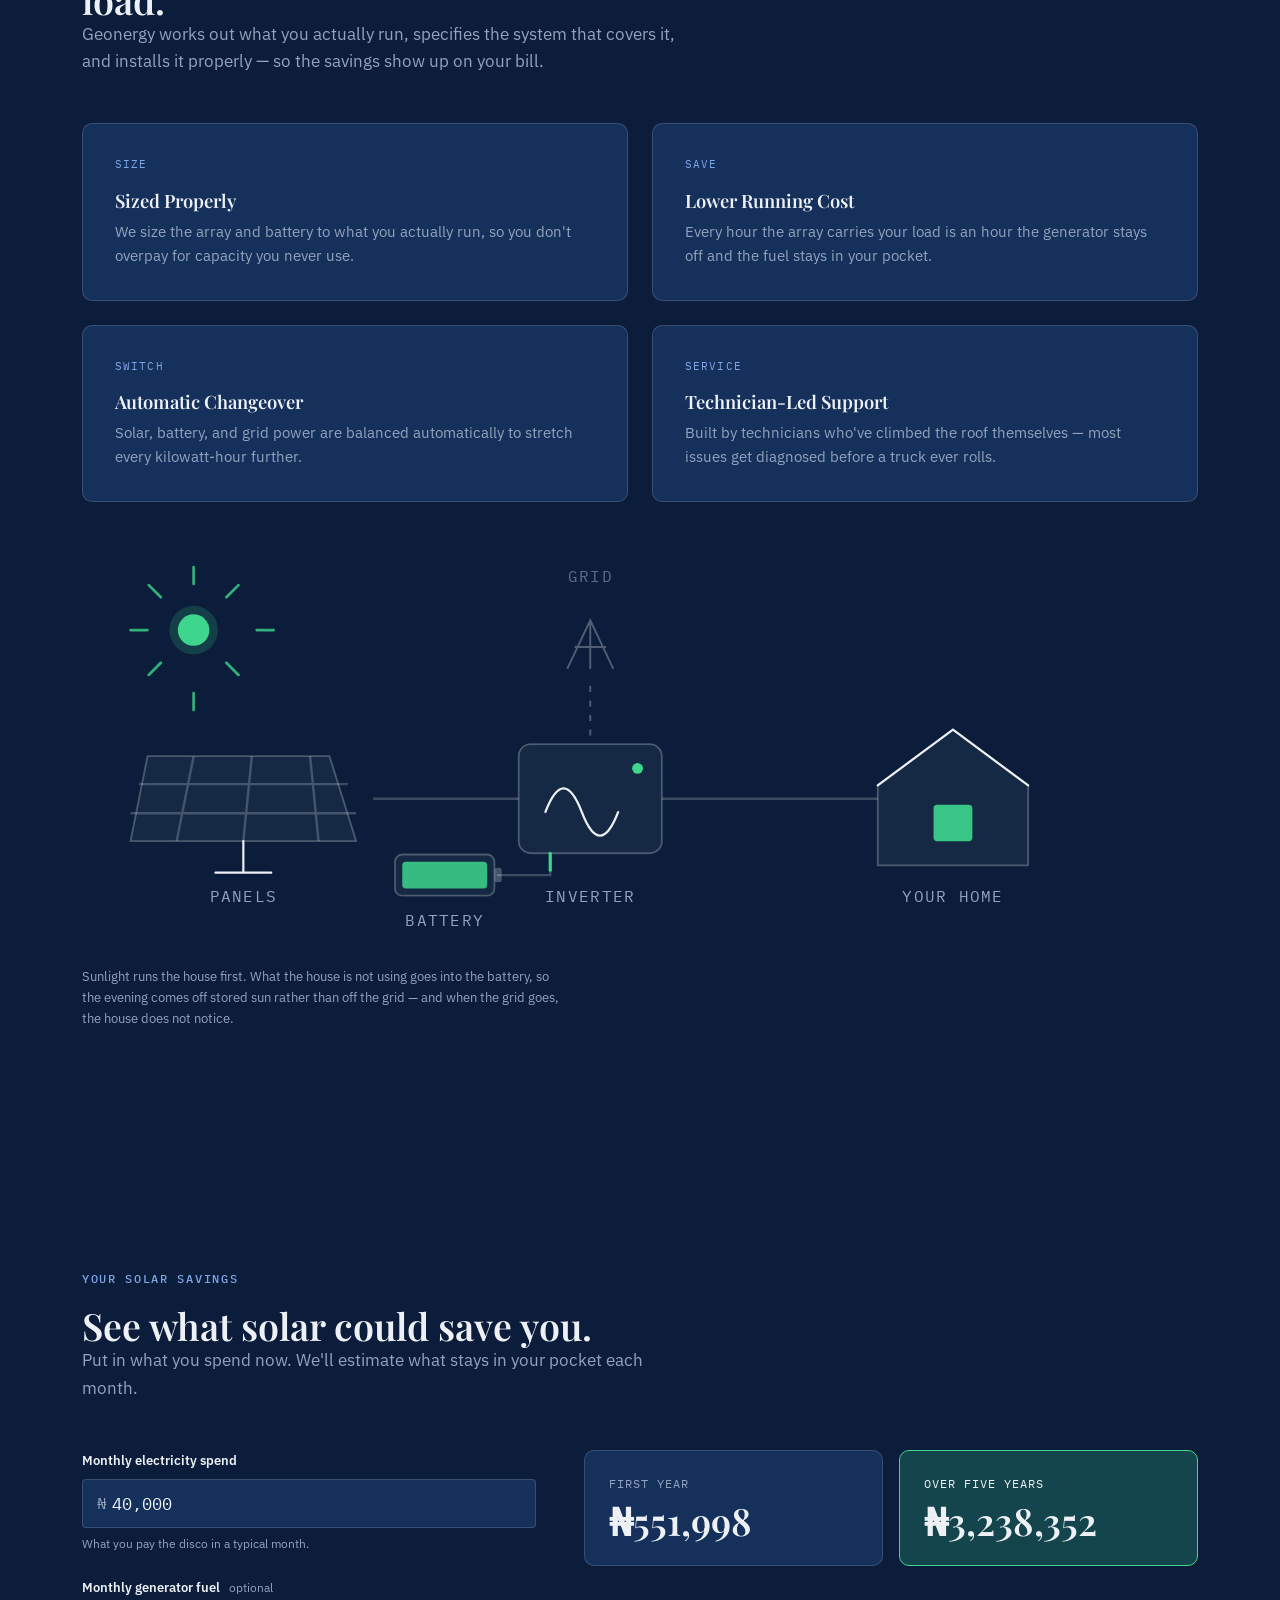
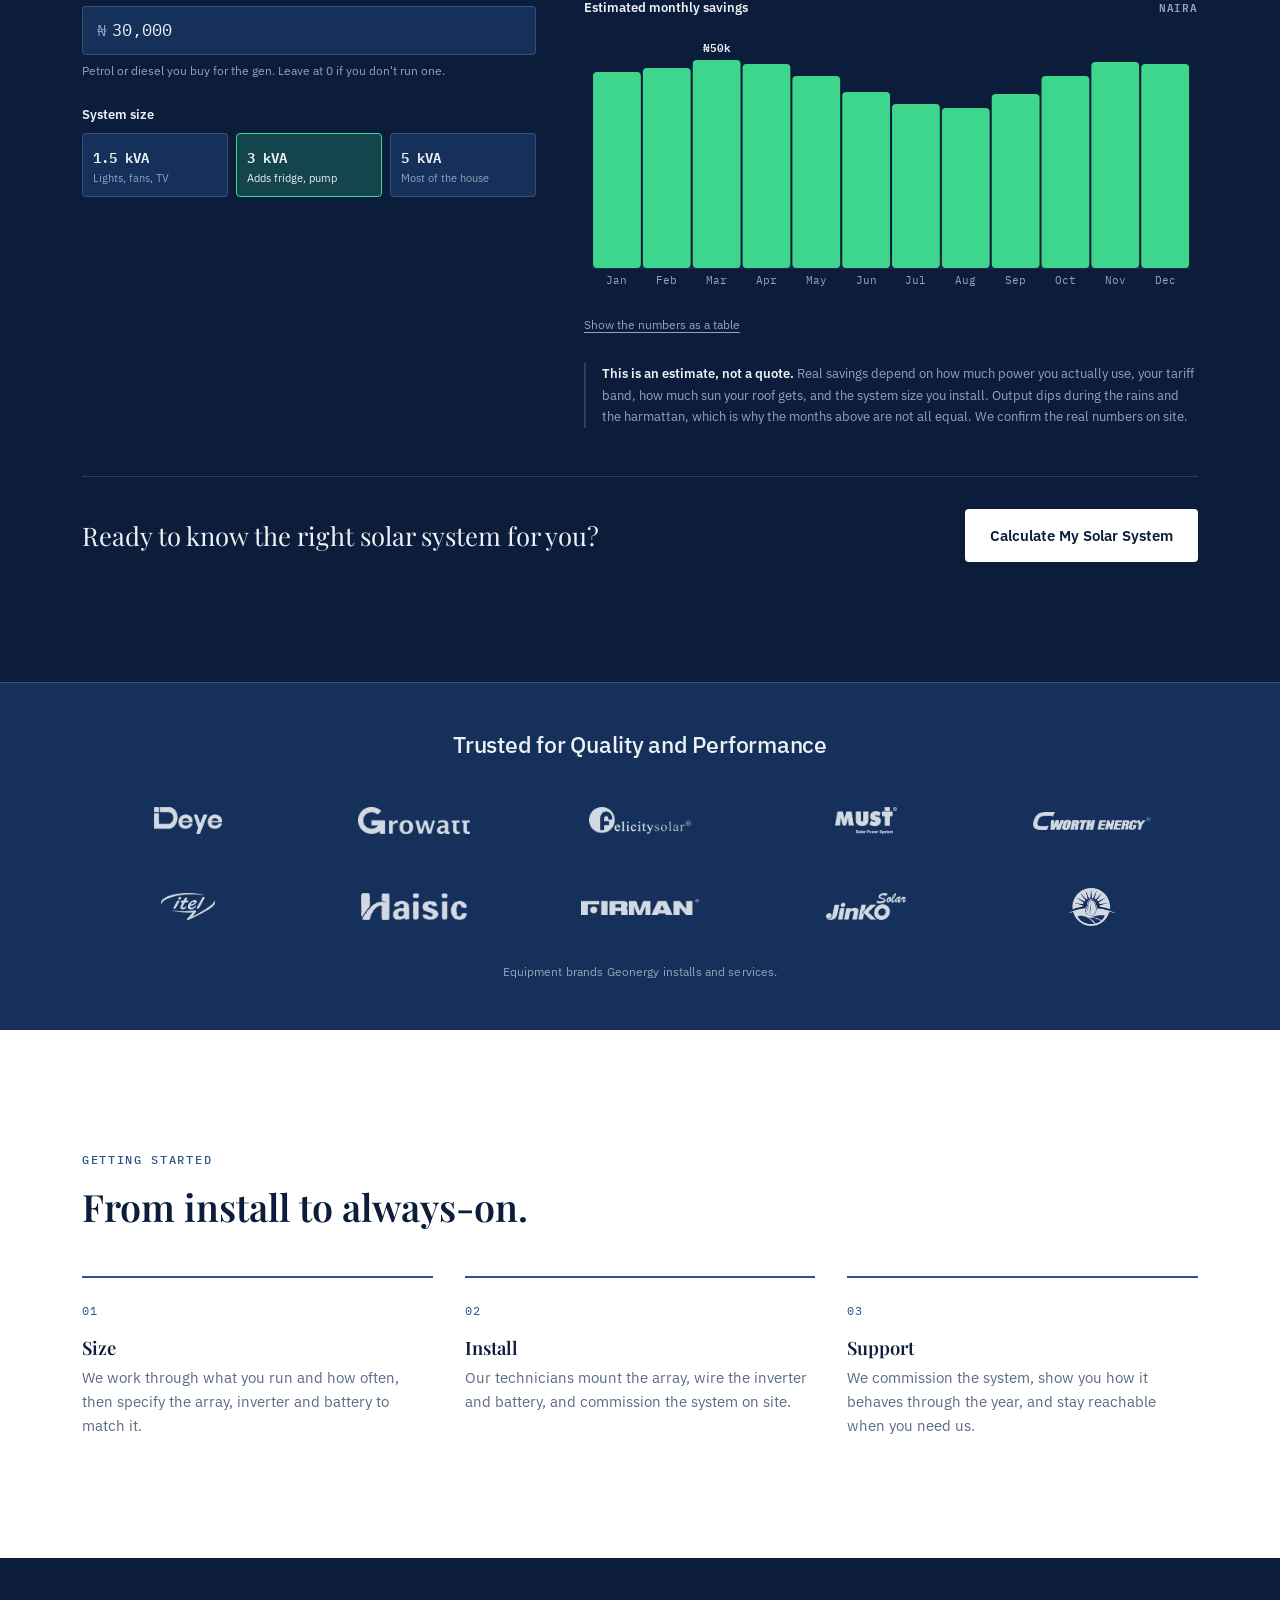
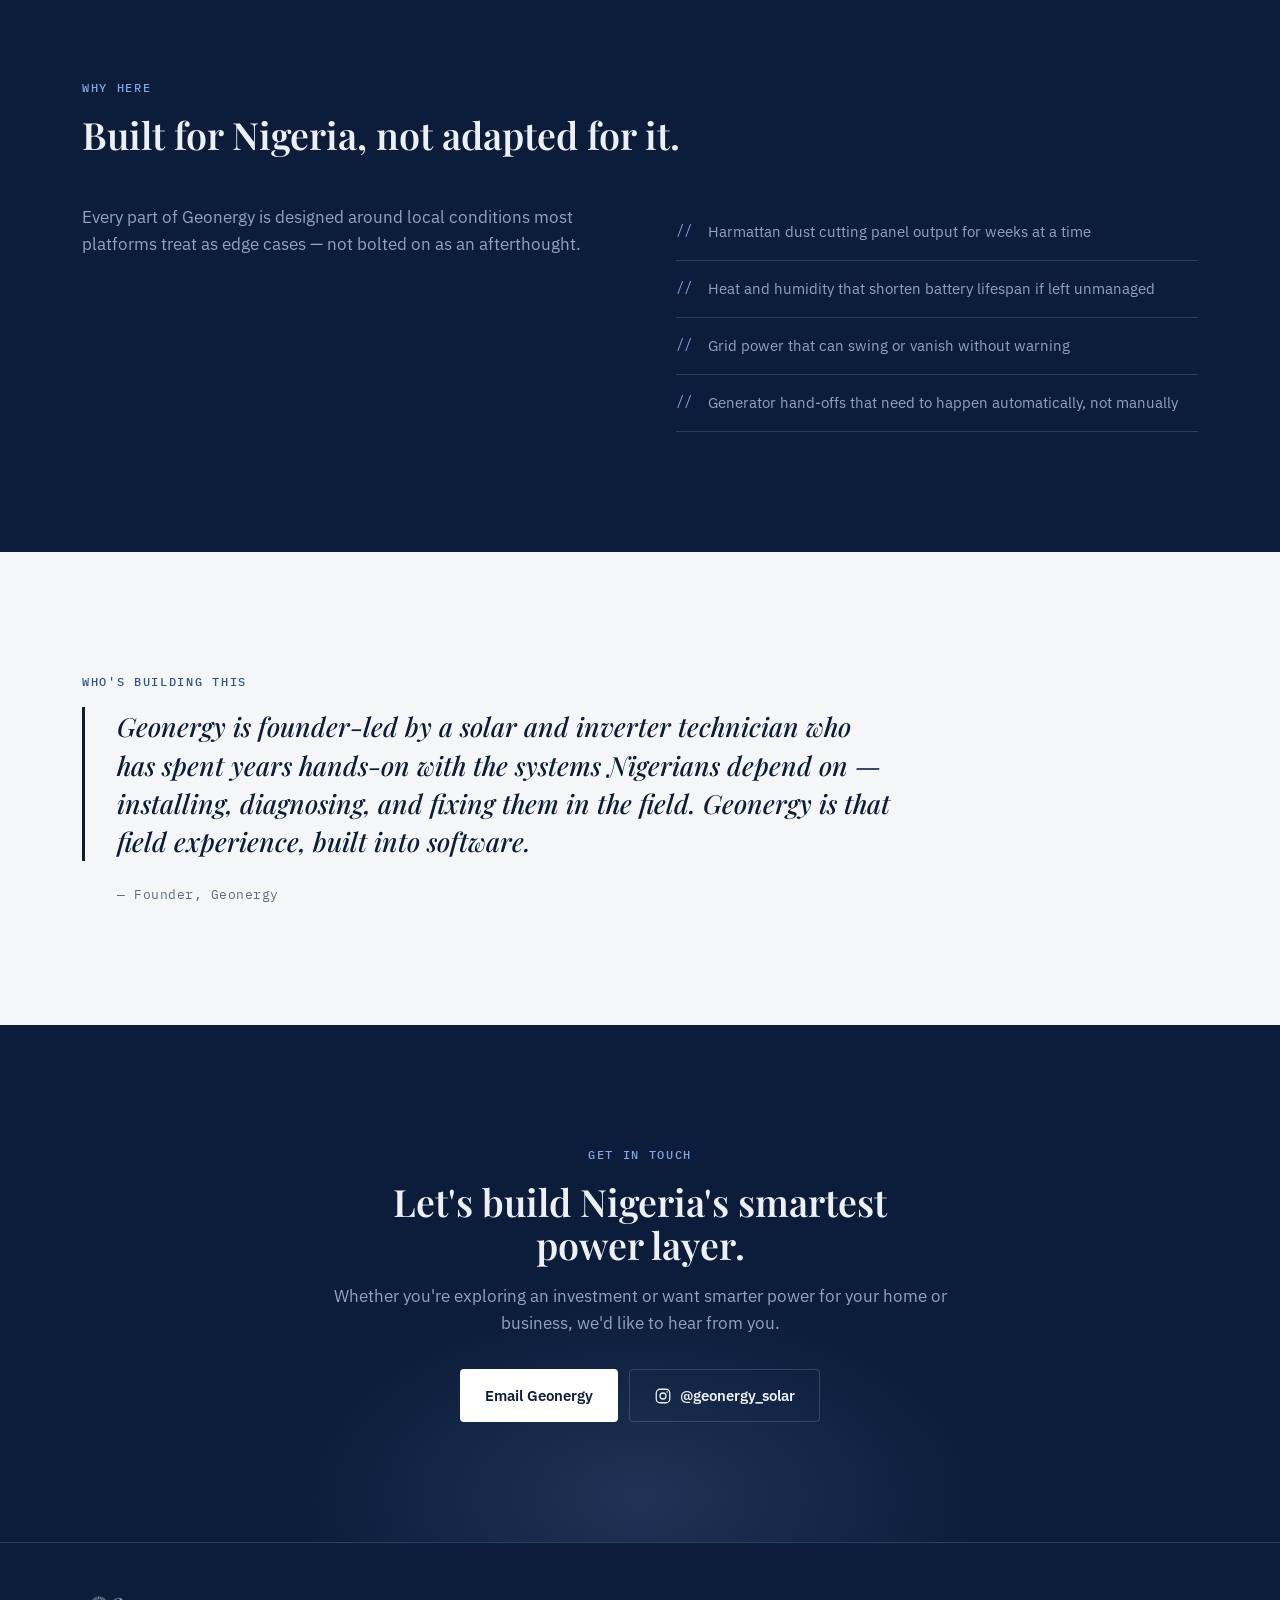
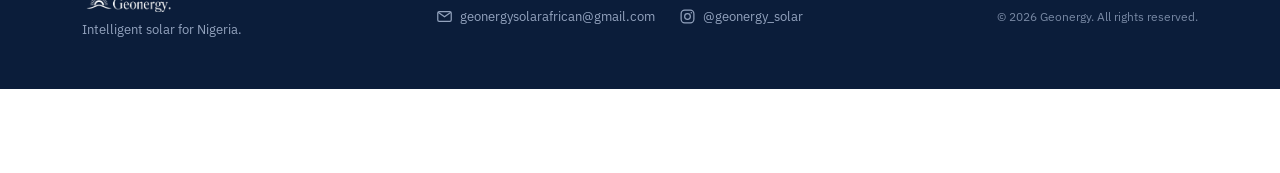
==== commit d9a3726c: "Add a motion layer, and a drawing of power actually moving Starts with the home page. assets/motion." ====
--- a/index.html
+++ b/index.html
@@ -441,6 +441,7 @@
 </style>
 <link rel="stylesheet" href="assets/dock.css">
 <link rel="stylesheet" href="assets/assistant.css">
+<link rel="stylesheet" href="assets/motion.css">
 </head>
 <body>
 
@@ -506,7 +507,7 @@
         <h2>Solar and storage, sized around your load.</h2>
         <p class="section-body">Geonergy works out what you actually run, specifies the system that covers it, and installs it properly — so the savings show up on your bill.</p>
       </div>
-      <div class="feature-grid">
+      <div class="feature-grid reveal reveal-stagger">
         <div class="feature-card reveal">
           <span class="feature-tag">SIZE</span>
           <h3>Sized Properly</h3>
@@ -528,6 +529,82 @@
           <p>Built by technicians who've climbed the roof themselves — most issues get diagnosed before a truck ever rolls.</p>
         </div>
       </div>
+
+      <figure class="flow reveal reveal-scale">
+        <svg viewBox="0 0 920 330" role="img" aria-labelledby="flowTitle flowDesc">
+          <title id="flowTitle">How power moves through a Geonergy system</title>
+          <desc id="flowDesc">Sunlight reaches the panels, the panels feed the inverter, the
+            inverter runs the house and sends the surplus to the battery. The grid sits above the
+            inverter, connected but idle.</desc>
+
+          <!-- sun -->
+          <g class="f-sun">
+            <g class="f-sun-rays" stroke="#3DD68C" stroke-width="2.2" stroke-linecap="round">
+              <path d="M92 28v-14M92 118v14M54 66H40M144 66h14M65 39l-10-10M119 93l10 10M119 39l10-10M65 93l-10 10"/>
+            </g>
+            <circle cx="92" cy="66" r="20" fill="#3DD68C" opacity="0.18"/>
+            <circle cx="92" cy="66" r="13" fill="#3DD68C"/>
+          </g>
+
+          <!-- panels -->
+          <g transform="translate(40 170)">
+            <path class="f-box" d="M14 0h150l22 70H0z"/>
+            <path class="f-line" d="M52 0l-14 70M100 0l-7 70M148 0l7 70M7 23h172M0 47h186"/>
+            <path class="f-ink" d="M93 70v26M70 96h46"/>
+          </g>
+          <text class="f-label" x="133" y="290" text-anchor="middle">Panels</text>
+
+          <!-- panels to inverter -->
+          <path class="f-line" d="M240 205h120"/>
+          <path class="f-flow f-flow--a" d="M240 205h120"/>
+
+          <!-- inverter -->
+          <g transform="translate(360 160)">
+            <rect class="f-box" x="0" y="0" width="118" height="90" rx="10"/>
+            <path class="f-ink" d="M22 56c10-26 20-26 30 0s20 26 30 0"/>
+            <circle class="f-lamp" cx="98" cy="20" r="4.5"/>
+          </g>
+          <text class="f-label" x="419" y="290" text-anchor="middle">Inverter</text>
+
+          <!-- grid above, connected and idle -->
+          <g transform="translate(386 44)">
+            <path class="f-dim" d="M33 54V14M14 54L33 14l19 40M20 36h26"/>
+          </g>
+          <path class="f-dim" stroke-dasharray="5 7" d="M419 112v44"/>
+          <text class="f-label f-dim-label" x="419" y="26" text-anchor="middle">Grid</text>
+
+          <!-- inverter down to the battery, which sits beside it rather than
+               under its own label -->
+          <path class="f-line" d="M386 250v18h-44"/>
+          <path class="f-flow f-flow--b" d="M386 250v18h-44" stroke-dasharray="9 70" stroke-dashoffset="79"/>
+
+          <!-- battery -->
+          <g transform="translate(258 251)">
+            <rect class="f-box" x="0" y="0" width="82" height="34" rx="6"/>
+            <rect class="f-charge" x="6" y="6" width="70" height="22" rx="3"/>
+            <rect x="82" y="11" width="6" height="12" rx="2" fill="rgba(237,241,246,0.26)"/>
+          </g>
+          <text class="f-label" x="299" y="310" text-anchor="middle">Battery</text>
+
+          <!-- inverter to home -->
+          <path class="f-line" d="M478 205h178"/>
+          <path class="f-flow f-flow--c" d="M478 205h178"/>
+
+          <!-- home -->
+          <g transform="translate(656 148)">
+            <path class="f-box" d="M0 46L62 0l62 46v66H0z"/>
+            <path class="f-ink" d="M0 46L62 0l62 46"/>
+            <rect class="f-lamp" x="46" y="62" width="32" height="30" rx="3" opacity="0.9"/>
+          </g>
+          <text class="f-label" x="718" y="290" text-anchor="middle">Your home</text>
+        </svg>
+        <figcaption class="flow-caption">
+          Sunlight runs the house first. What the house is not using goes into the battery, so the
+          evening comes off stored sun rather than off the grid &mdash; and when the grid goes, the
+          house does not notice.
+        </figcaption>
+      </figure>
+
     </div>
   </section>
 
@@ -655,7 +732,7 @@
         <span class="eyebrow">Getting Started</span>
         <h2>From install to always-on.</h2>
       </div>
-      <div class="steps">
+      <div class="steps reveal reveal-stagger">
         <div class="step reveal">
           <span class="step-num">01</span>
           <h3>Size</h3>
@@ -1021,6 +1098,7 @@
   <a class="dock-item" href="inverter.html"><svg viewBox="0 0 24 24" fill="none" stroke="currentColor" stroke-width="1.7" stroke-linecap="round" stroke-linejoin="round" aria-hidden="true"><rect x="7" y="7" width="10" height="10" rx="2"/><path d="M10 3v2M14 3v2M10 19v2M14 19v2M3 10h2M3 14h2M19 10h2M19 14h2"/></svg><span class="dock-label">Inverter</span></a>
 </nav>
 
+<script src="assets/motion.js" defer></script>
 <script src="assets/assistant.js" defer></script>
 </body>
 </html>
--- a/assets/assistant.css
+++ b/assets/assistant.css
@@ -94,8 +94,15 @@
 }
 .ai-launch--float svg { width: 30px; }
 @media (max-width: 460px) {
-  .ai-launch--float { left: 16px; bottom: 92px; width: 50px; height: 50px; }
-  .ai-launch--float svg { width: 29px; }
+  /* Smaller on a phone: it floats over the page rather than beside it, and
+     at 52px it covered too much of what is underneath. */
+  .ai-launch--float { left: 14px; bottom: 90px; width: 44px; height: 44px; }
+  .ai-launch--float svg { width: 26px; }
+  .ai-launch--float .ai-dot { width: 8px; height: 8px; border-width: 1.5px; }
+}
+@media (max-width: 359px) {
+  .ai-launch--float { width: 40px; height: 40px; }
+  .ai-launch--float svg { width: 24px; }
 }
 
 @media (prefers-reduced-motion: reduce) {
--- a/assets/motion.css
+++ b/assets/motion.css
@@ -0,0 +1,182 @@
+/* Geonergy motion layer.
+   Shared by every page; the home page uses all of it.
+
+   The rules it follows, borrowed from the house motion system and from what
+   this site is for:
+
+   - Motion must guide attention, show state, or keep a thing continuous
+     between two places. Decoration that does none of those is removed.
+   - Only transform and opacity, which the compositor can do without
+     repainting. No width, height, top or left.
+   - Stagger stays at or under 0.1s. Past that a list feels slow rather than
+     deliberate.
+   - Nothing loops without a reason, and nothing loops off-screen.
+   - It all stops under prefers-reduced-motion, and the ambient pieces also
+     stop on a weak phone - see assets/motion.js. Nothing here is required to
+     see the page: every animation starts from the finished state unless a
+     class is added, so a failed script leaves the site readable.
+*/
+
+:root {
+  --m-fast: 0.18s;
+  --m-normal: 0.35s;
+  --m-slow: 0.6s;
+  --m-smooth: cubic-bezier(0.22, 1, 0.36, 1);
+  --m-sharp: cubic-bezier(0.4, 0, 0.2, 1);
+  --m-sm: 8px;
+  --m-md: 16px;
+  --m-lg: 24px;
+}
+
+/* ---------------------------------------------------------------
+   HERO ENTRANCE
+   Pure CSS, so it does not wait on a script and cannot leave the
+   headline hidden if one fails. Reads top to bottom in the order
+   somebody actually reads it.
+   --------------------------------------------------------------- */
+@keyframes mRise {
+  from { opacity: 0; transform: translateY(var(--m-lg)); }
+  to   { opacity: 1; transform: none; }
+}
+@keyframes mRiseSmall {
+  from { opacity: 0; transform: translateY(var(--m-sm)); }
+  to   { opacity: 1; transform: none; }
+}
+@keyframes mSettle {
+  from { opacity: 0; transform: scale(1.06); }
+  to   { opacity: 1; transform: none; }
+}
+
+.hero-bg img { animation: mSettle 1.2s var(--m-smooth) both; }
+.hero-badge  { animation: mRiseSmall var(--m-slow) var(--m-smooth) 0.15s both; }
+.hero h1     { animation: mRise var(--m-slow) var(--m-smooth) 0.26s both; }
+.hero-sub    { animation: mRise var(--m-slow) var(--m-smooth) 0.36s both; }
+.hero-ctas   { animation: mRise var(--m-slow) var(--m-smooth) 0.46s both; }
+.hero-wordmark { animation: mRiseSmall 1s var(--m-smooth) 0.6s both; }
+
+/* Ambient drift on the photograph. Off by default: it only runs once
+   assets/motion.js has decided the device can afford it. */
+@keyframes mDrift {
+  from { transform: scale(1.015) translate3d(0, 0, 0); }
+  to   { transform: scale(1.075) translate3d(-1.2%, -1%, 0); }
+}
+.motion-ok .hero-bg img {
+  animation: mSettle 1.2s var(--m-smooth) both,
+             mDrift 28s ease-in-out 1.2s infinite alternate;
+}
+
+/* ---------------------------------------------------------------
+   SCROLL REVEALS
+   The page already had a plain fade-up. These are the same idea with
+   a direction, for sections where the direction means something.
+   --------------------------------------------------------------- */
+.reveal-left, .reveal-right, .reveal-scale {
+  opacity: 0;
+  transition: opacity var(--m-slow) var(--m-smooth),
+              transform var(--m-slow) var(--m-smooth);
+}
+.reveal-left  { transform: translateX(calc(var(--m-lg) * -1)); }
+.reveal-right { transform: translateX(var(--m-lg)); }
+.reveal-scale { transform: scale(0.96); }
+.reveal-left.visible, .reveal-right.visible, .reveal-scale.visible {
+  opacity: 1; transform: none;
+}
+
+/* Children of a staggered group come in one after another. Capped at
+   0.08s a step and six steps, because a seventh starts to feel like
+   waiting rather than sequence. */
+.reveal-stagger.visible > * { animation: mRiseSmall var(--m-normal) var(--m-smooth) both; }
+.reveal-stagger.visible > *:nth-child(1) { animation-delay: 0.00s; }
+.reveal-stagger.visible > *:nth-child(2) { animation-delay: 0.08s; }
+.reveal-stagger.visible > *:nth-child(3) { animation-delay: 0.16s; }
+.reveal-stagger.visible > *:nth-child(4) { animation-delay: 0.24s; }
+.reveal-stagger.visible > *:nth-child(5) { animation-delay: 0.32s; }
+.reveal-stagger.visible > *:nth-child(n+6) { animation-delay: 0.40s; }
+.reveal-stagger:not(.visible) > * { opacity: 0; }
+
+/* ---------------------------------------------------------------
+   THE ENERGY DIAGRAM
+   A drawing of what the system actually does: sun to panels, panels to
+   inverter, inverter to the house, with the surplus going to the
+   battery and the grid sitting idle above it. The movement is the
+   point here - a still version of this would be a diagram of parts
+   rather than a picture of power moving.
+   --------------------------------------------------------------- */
+.flow { margin-top: var(--space-5, 3rem); }
+.flow-figure { margin: 0; }
+.flow svg { display: block; width: 100%; height: auto; }
+.flow-caption {
+  margin-top: var(--space-2, 1rem); font-size: 0.82rem;
+  color: var(--muted-on-navy, #93A3BE); max-width: 60ch;
+}
+
+.flow .f-label {
+  font-family: var(--font-mono, ui-monospace), monospace;
+  font-size: 13px; letter-spacing: 0.08em; text-transform: uppercase;
+  fill: #93A3BE;
+}
+.flow .f-box { fill: rgba(237, 241, 246, 0.05); stroke: rgba(237, 241, 246, 0.26); stroke-width: 1.5; }
+.flow .f-line { stroke: rgba(237, 241, 246, 0.22); stroke-width: 2; fill: none; }
+.flow .f-ink { stroke: #EDF1F6; stroke-width: 1.8; fill: none; stroke-linecap: round; stroke-linejoin: round; }
+.flow .f-dim { stroke: rgba(237, 241, 246, 0.3); fill: none; stroke-width: 1.6; }
+.flow .f-dim-label { fill: #5F6E86; }
+
+/* The current itself. Dashes travel along the wire from source to load,
+   which is the one thing a still diagram cannot say. */
+.flow .f-flow {
+  stroke: #3DD68C; stroke-width: 2.6; fill: none; stroke-linecap: round;
+  stroke-dasharray: 14 170; stroke-dashoffset: 184; opacity: 0;
+}
+@keyframes mFlow { to { stroke-dashoffset: 0; } }
+
+.flow.is-live .f-flow { opacity: 1; animation: mFlow 2.6s linear infinite; }
+.flow.is-live .f-flow--b { animation-delay: 0.5s; }
+.flow.is-live .f-flow--c { animation-delay: 1.1s; }
+
+/* The sun keeps its own slow beat, so the drawing is alive before the
+   eye reaches the wires. */
+@keyframes mSunPulse {
+  0%, 100% { opacity: 0.55; transform: scale(1); }
+  50%      { opacity: 1;    transform: scale(1.06); }
+}
+.flow .f-sun-rays { transform-box: view-box; transform-origin: 92px 66px; opacity: 0.8; }
+.flow.is-live .f-sun-rays { animation: mSunPulse 3.4s ease-in-out infinite; }
+
+/* The battery filling is the state the picture exists to show. */
+@keyframes mCharge {
+  0%   { transform: scaleY(0.12); }
+  70%  { transform: scaleY(1); }
+  100% { transform: scaleY(1); }
+}
+.flow .f-charge { transform-box: fill-box; transform-origin: bottom; fill: #3DD68C; opacity: 0.85; }
+.flow.is-live .f-charge { animation: mCharge 6s var(--m-smooth) infinite; }
+
+/* And the window of the house comes on. */
+@keyframes mLamp {
+  0%, 100% { opacity: 0.35; }
+  50%      { opacity: 1; }
+}
+.flow .f-lamp { fill: #3DD68C; }
+.flow.is-live .f-lamp { animation: mLamp 3.4s ease-in-out infinite; }
+
+@media (max-width: 620px) {
+  .flow .f-label { font-size: 17px; }
+}
+
+/* ---------------------------------------------------------------
+   OFF SWITCHES
+   --------------------------------------------------------------- */
+@media (prefers-reduced-motion: reduce) {
+  .hero-bg img, .hero-badge, .hero h1, .hero-sub, .hero-ctas, .hero-wordmark,
+  .motion-ok .hero-bg img,
+  .reveal-stagger.visible > *,
+  .flow.is-live .f-flow, .flow.is-live .f-sun-rays,
+  .flow.is-live .f-charge, .flow.is-live .f-lamp {
+    animation: none !important;
+  }
+  .reveal-left, .reveal-right, .reveal-scale { transition: none; opacity: 1; transform: none; }
+  .reveal-stagger:not(.visible) > * { opacity: 1; }
+  /* The current still needs to read as current, so it stays drawn - it
+     simply does not move. */
+  .flow .f-flow { opacity: 1; stroke-dasharray: 0; }
+}
